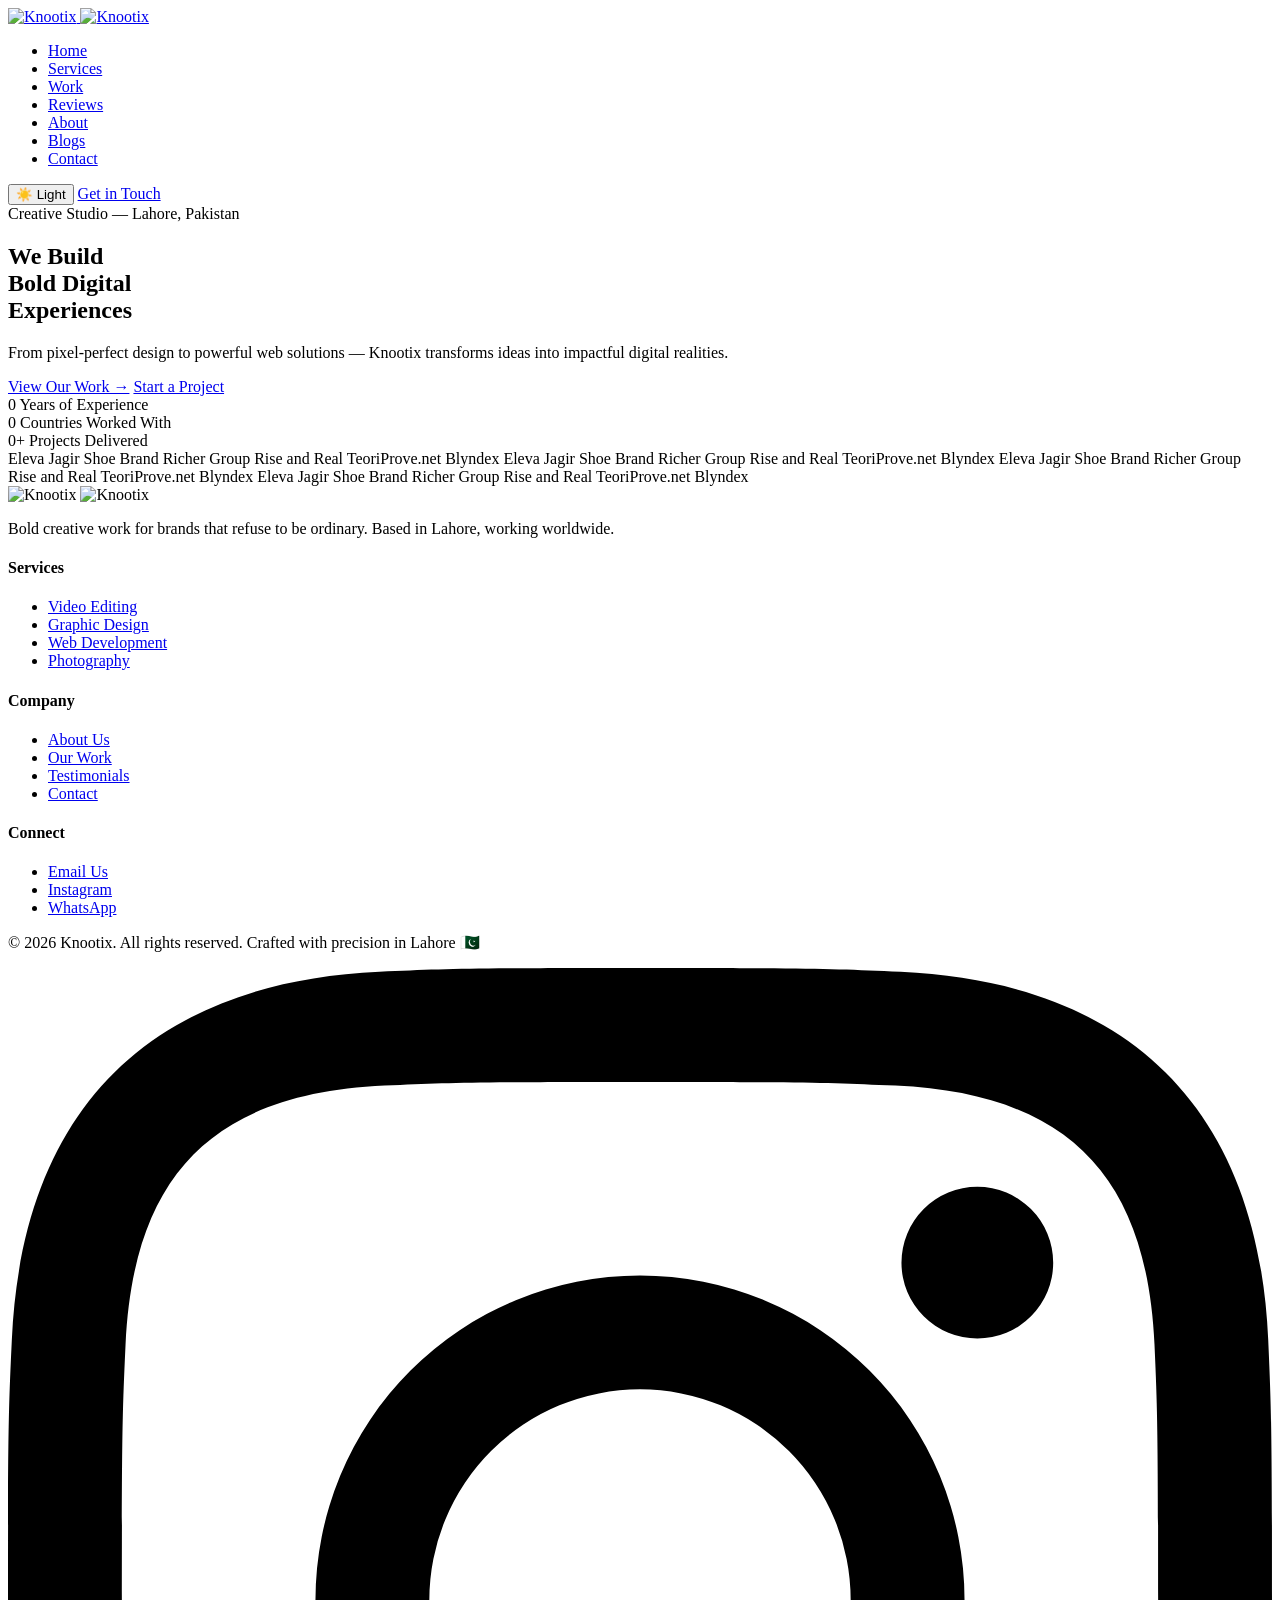
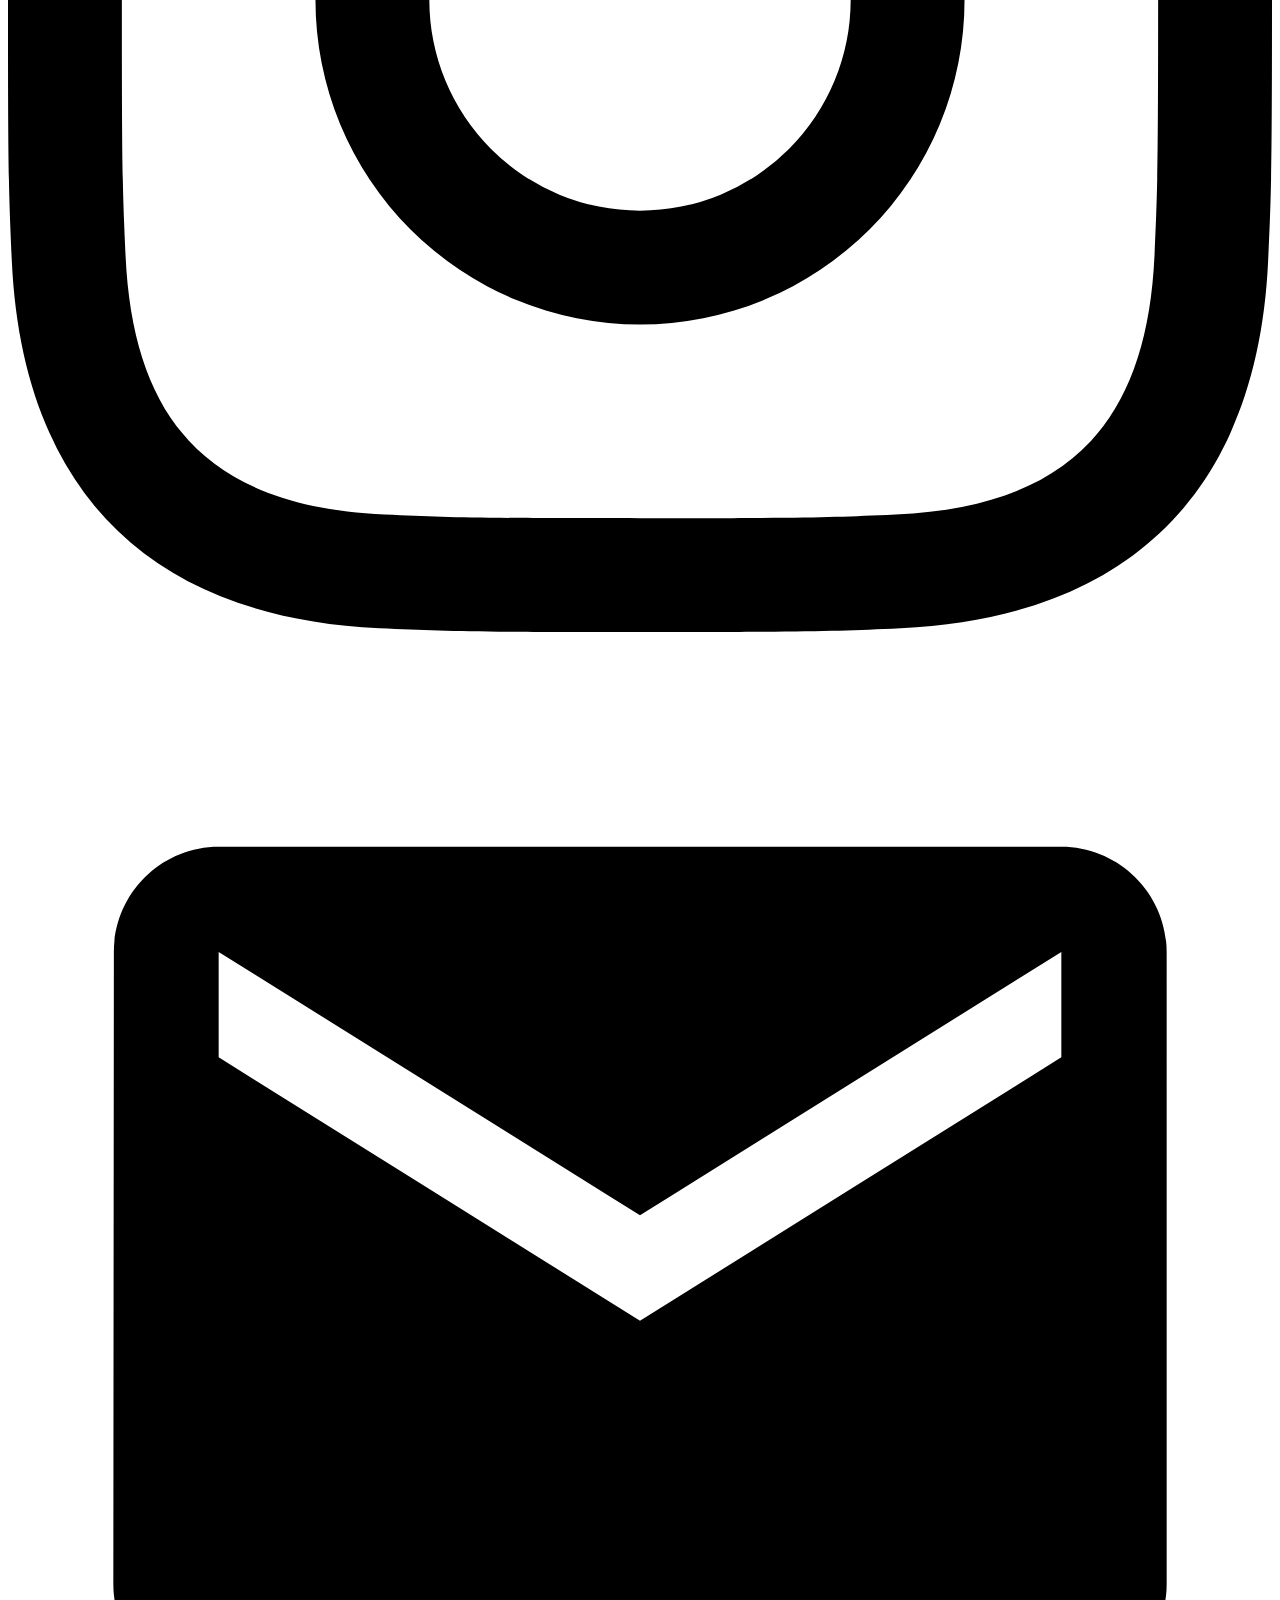
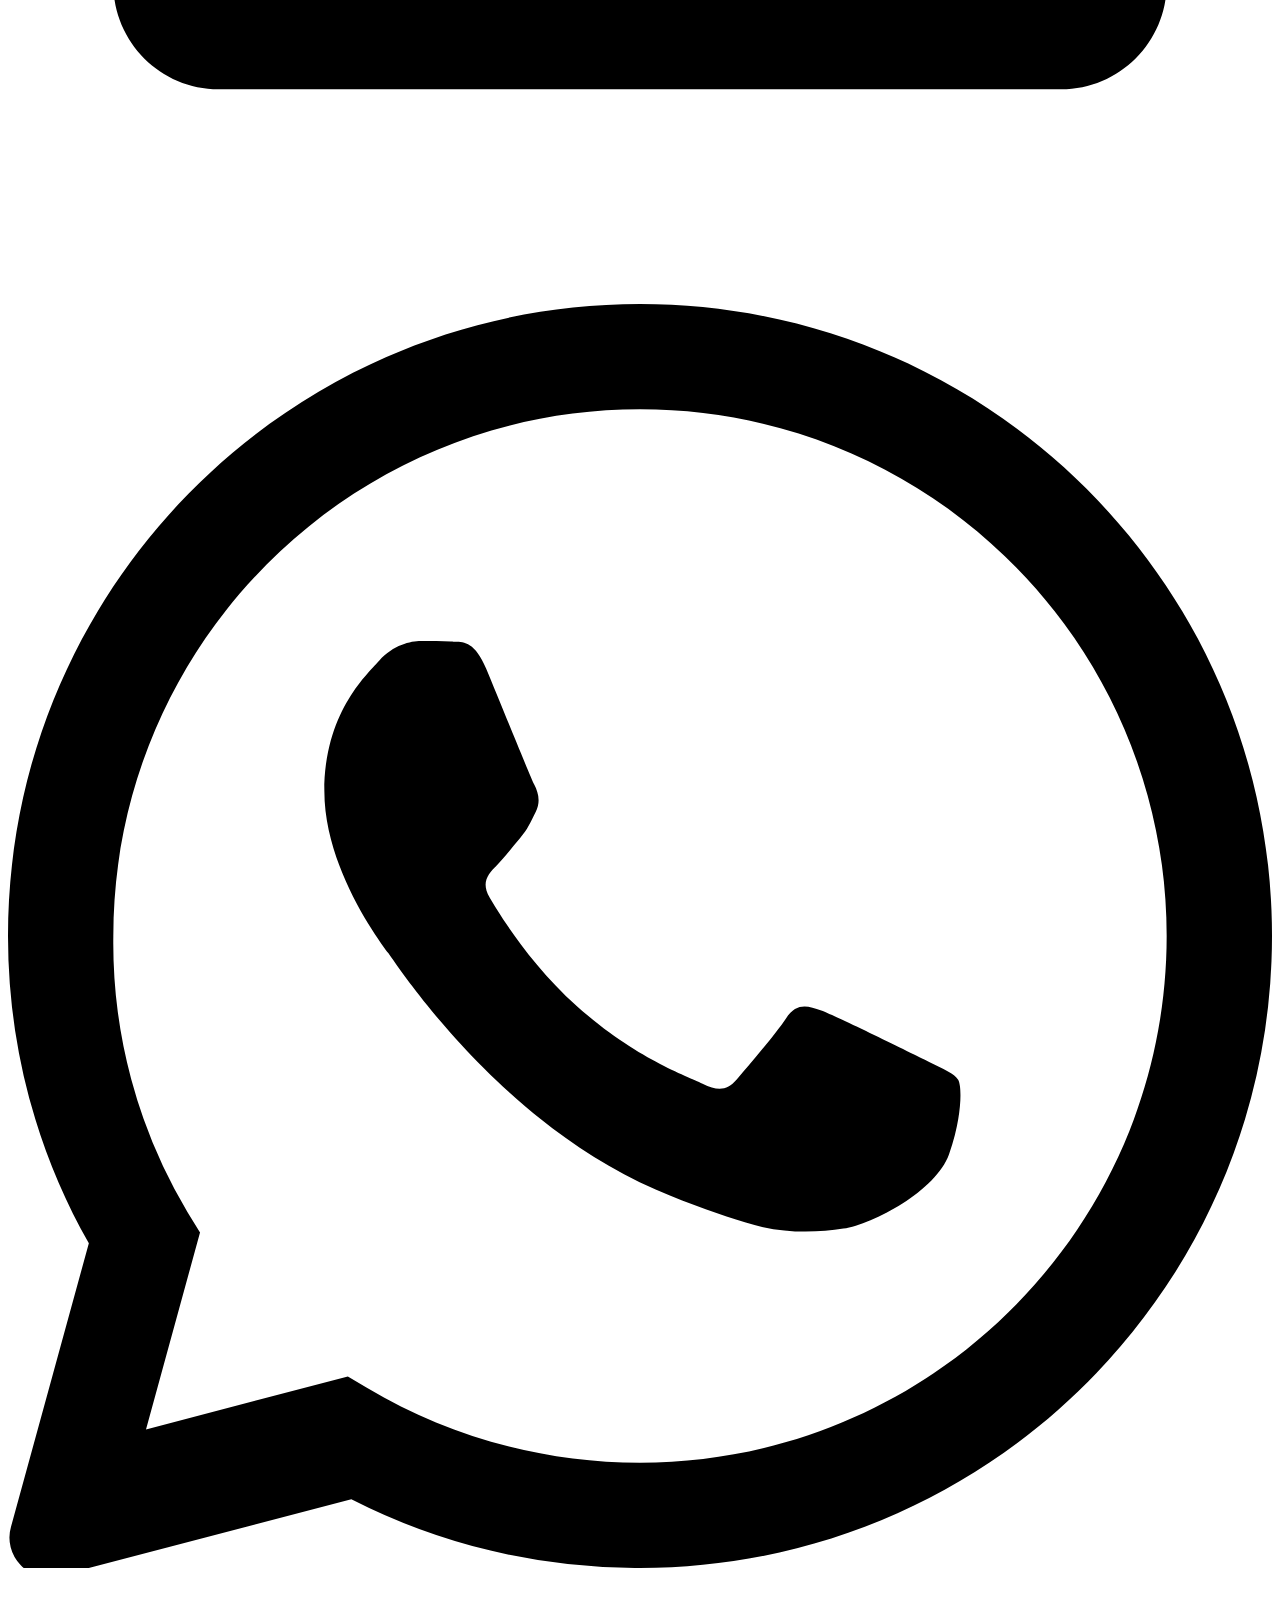
==== index.html @ a6f845a0 "update" ====
<!doctype html>

<html lang="en" data-theme="dark">
  <head>
    <meta charset="UTF-8" />

    <meta name="viewport" content="width=device-width, initial-scale=1.0" />

    <title>Knootix — Creative Studio</title>

    <link rel="preconnect" href="https://fonts.googleapis.com" />

    <link rel="preconnect" href="https://fonts.gstatic.com" crossorigin />

    <link
      href="https://fonts.googleapis.com/css2?family=Inter:wght@300;400;500;600;700;800;900&display=swap"
      rel="stylesheet"
    />

    <link rel="stylesheet" href="style.css" />
  </head>

  <body>
    <svg style="display: none">
      <symbol id="icon-mail" viewBox="0 0 24 24">
        <path
          d="M20 4H4c-1.1 0-1.99.9-1.99 2L2 18c0 1.1.9 2 2 2h16c1.1 0 2-.9 2-2V6c0-1.1-.9-2-2-2zm0 4l-8 5-8-5V6l8 5 8-5v2z"
        />
      </symbol>

      <symbol id="icon-instagram" viewBox="0 0 24 24">
        <path
          d="M12 2.163c3.204 0 3.584.012 4.85.07 3.252.148 4.771 1.691 4.919 4.919.058 1.265.069 1.645.069 4.849 0 3.205-.012 3.584-.069 4.849-.149 3.225-1.664 4.771-4.919 4.919-1.266.058-1.644.07-4.85.07-3.204 0-3.584-.012-4.849-.07-3.26-.149-4.771-1.699-4.919-4.92-.058-1.265-.07-1.644-.07-4.849 0-3.204.013-3.583.07-4.849.149-3.227 1.664-4.771 4.919-4.919 1.266-.057 1.645-.069 4.849-.069zM12 0C8.741 0 8.333.014 7.053.072 2.695.272.273 2.69.073 7.052.014 8.333 0 8.741 0 12c0 3.259.014 3.668.072 4.948.2 4.358 2.618 6.78 6.98 6.98C8.333 23.986 8.741 24 12 24c3.259 0 3.668-.014 4.948-.072 4.354-.2 6.782-2.618 6.979-6.98.059-1.28.073-1.689.073-4.948 0-3.259-.014-3.667-.072-4.947-.196-4.354-2.617-6.78-6.979-6.98C15.668.014 15.259 0 12 0zm0 5.838a6.162 6.162 0 100 12.324 6.162 6.162 0 000-12.324zM12 16a4 4 0 110-8 4 4 0 010 8zm6.406-11.845a1.44 1.44 0 100 2.881 1.44 1.44 0 000-2.881z"
        />
      </symbol>

      <symbol id="icon-location" viewBox="0 0 24 24">
        <path
          d="M12 2C8.13 2 5 5.13 5 9c0 5.25 7 13 7 13s7-7.75 7-13c0-3.87-3.13-7-7-7zm0 9.5c-1.38 0-2.5-1.12-2.5-2.5s1.12-2.5 2.5-2.5 2.5 1.12 2.5 2.5-1.12 2.5-2.5 2.5z"
        />
      </symbol>
    </svg>

    <nav>
      <a href="index.html" class="nav-logo">
        <img
          src="assets/knootix-logo.png"
          alt="Knootix"
          class="site-logo site-logo--light"
        />

        <img
          src="assets/knootix-logo-dark.png"
          alt="Knootix"
          class="site-logo site-logo--dark"
        />
      </a>

      <ul class="nav-links">
        <li><a href="index.html">Home</a></li>

        <li><a href="services.html">Services</a></li>

        <li><a href="work.html">Work</a></li>

        <li><a href="reviews.html">Reviews</a></li>

        <li><a href="about.html">About</a></li>

        <li><a href="blogs.html">Blogs</a></li>

        <li><a href="contact.html">Contact</a></li>
      </ul>

      <div class="nav-right">
        <button class="theme-toggle" onclick="toggleTheme()">
          <span class="theme-icon" id="themeIcon">☀️</span>

          <span id="themeLabel">Light</span>
        </button>

        <a href="contact.html" class="nav-cta">Get in Touch</a>

        <div class="hamburger" onclick="toggleMobileMenu()">
          <span></span><span></span><span></span>
        </div>
      </div>
    </nav>

    <div
      id="mobileMenu"
      style="
        display: none;
        position: fixed;
        inset: 0;
        z-index: 999;
        background: var(--bg);
        padding: 80px 5% 40px;
        flex-direction: column;
        gap: 32px;
      "
    >
      <a
        href="index.html"
        onclick="closeMobileMenu()"
        style="
          font-family: &quot;Inter&quot;, sans-serif;
          font-size: 1.8rem;
          font-weight: 700;
          color: var(--text);
          text-decoration: none;
        "
        >Home</a
      >

      <a
        href="services.html"
        onclick="closeMobileMenu()"
        style="
          font-family: &quot;Inter&quot;, sans-serif;
          font-size: 1.8rem;
          font-weight: 700;
          color: var(--text);
          text-decoration: none;
        "
        >Services</a
      >

      <a
        href="work.html"
        onclick="closeMobileMenu()"
        style="
          font-family: &quot;Inter&quot;, sans-serif;
          font-size: 1.8rem;
          font-weight: 700;
          color: var(--text);
          text-decoration: none;
        "
        >Work</a
      >

      <a
        href="reviews.html"
        onclick="closeMobileMenu()"
        style="
          font-family: &quot;Inter&quot;, sans-serif;
          font-size: 1.8rem;
          font-weight: 700;
          color: var(--text);
          text-decoration: none;
        "
        >Reviews</a
      >

      <a
        href="about.html"
        onclick="closeMobileMenu()"
        style="
          font-family: &quot;Inter&quot;, sans-serif;
          font-size: 1.8rem;
          font-weight: 700;
          color: var(--text);
          text-decoration: none;
        "
        >About</a
      >

      <a
        href="blogs.html"
        onclick="closeMobileMenu()"
        style="
          font-family: &quot;Inter&quot;, sans-serif;
          font-size: 1.8rem;
          font-weight: 700;
          color: var(--text);
          text-decoration: none;
        "
        >Blogs</a
      >

      <a
        href="contact.html"
        onclick="closeMobileMenu()"
        style="
          font-family: &quot;Inter&quot;, sans-serif;
          font-size: 1.8rem;
          font-weight: 700;
          color: var(--text);
          text-decoration: none;
        "
        >Contact</a
      >

      <button
        onclick="closeMobileMenu()"
        style="
          position: absolute;
          top: 20px;
          right: 20px;
          background: none;
          border: none;
          font-size: 1.8rem;
          color: var(--text);
          cursor: pointer;
        "
      >
        ✕
      </button>
    </div>

    <section id="hero">
      <div class="hero-glow"></div>

      <div class="hero-content">
        <div class="hero-badge">Creative Studio — Lahore, Pakistan</div>

        <h1 class="hero-headline">
          We Build<br />

          <span class="accent">Bold</span> Digital<br />

          Experiences
        </h1>

        <p class="hero-sub">
          From pixel-perfect design to powerful web solutions — Knootix
          transforms ideas into impactful digital realities.
        </p>

        <div class="hero-actions">
          <a href="work.html" class="btn-primary">View Our Work →</a>

          <a href="contact.html" class="btn-ghost">Start a Project</a>
        </div>

        <div class="hero-metrics">
          <div class="metric">
            <span class="metric-num" id="yearsCount">0</span>

            <span class="metric-label">Years of Experience</span>
          </div>

          <div class="metric-divider"></div>

          <div class="metric">
            <span class="metric-num" id="countriesCount">0</span>

            <span class="metric-label">Countries Worked With</span>
          </div>

          <div class="metric-divider"></div>

          <div class="metric">
            <span class="metric-num" id="projectsCount">0+</span>

            <span class="metric-label">Projects Delivered</span>
          </div>
        </div>
      </div>
    </section>

    <div class="marquee-section">
      <div class="marquee-track" id="marquee">
        <span class="marquee-item">Eleva</span>

        <span class="marquee-item">Jagir Shoe Brand</span>

        <span class="marquee-item">Richer Group</span>

        <span class="marquee-item">Rise and Real</span>

        <span class="marquee-item">TeoriProve.net</span>

        <span class="marquee-item">Blyndex</span>

        <span class="marquee-item">Eleva</span>

        <span class="marquee-item">Jagir Shoe Brand</span>

        <span class="marquee-item">Richer Group</span>

        <span class="marquee-item">Rise and Real</span>

        <span class="marquee-item">TeoriProve.net</span>

        <span class="marquee-item">Blyndex</span>

        <span class="marquee-item">Eleva</span>

        <span class="marquee-item">Jagir Shoe Brand</span>

        <span class="marquee-item">Richer Group</span>

        <span class="marquee-item">Rise and Real</span>

        <span class="marquee-item">TeoriProve.net</span>

        <span class="marquee-item">Blyndex</span>

        <span class="marquee-item">Eleva</span>

        <span class="marquee-item">Jagir Shoe Brand</span>

        <span class="marquee-item">Richer Group</span>

        <span class="marquee-item">Rise and Real</span>

        <span class="marquee-item">TeoriProve.net</span>

        <span class="marquee-item">Blyndex</span>
      </div>
    </div>

    <footer>
      <div class="footer-grid">
        <div class="footer-brand">
          <img
            src="assets/knootix-logo.png"
            alt="Knootix"
            class="site-logo site-logo--light"
          />

          <img
            src="assets/knootix-logo-dark.png"
            alt="Knootix"
            class="site-logo site-logo--dark"
          />

          <p>
            Bold creative work for brands that refuse to be ordinary. Based in
            Lahore, working worldwide.
          </p>
        </div>

        <div class="footer-col">
          <h4>Services</h4>

          <ul>
            <li><a href="services.html">Video Editing</a></li>

            <li><a href="services.html">Graphic Design</a></li>

            <li><a href="services.html">Web Development</a></li>

            <li><a href="services.html">Photography</a></li>
          </ul>
        </div>

        <div class="footer-col">
          <h4>Company</h4>

          <ul>
            <li><a href="about.html">About Us</a></li>

            <li><a href="work.html">Our Work</a></li>

            <li><a href="reviews.html">Testimonials</a></li>

            <li><a href="contact.html">Contact</a></li>
          </ul>
        </div>

        <div class="footer-col">
          <h4>Connect</h4>

          <ul>
            <li><a href="mailto:knootix@gmail.com">Email Us</a></li>

            <li>
              <a href="https://instagram.com/knootix" target="_blank"
                >Instagram</a
              >
            </li>

            <li>
              <a
                href="https://wa.me/923414680668?text=Hello%20Knootix!"
                target="_blank"
                >WhatsApp</a
              >
            </li>
          </ul>
        </div>
      </div>

      <div class="footer-bottom">
        <p>
          © 2026 <span class="accent">Knootix</span>. All rights reserved.
          Crafted with precision in Lahore 🇵🇰
        </p>

        <div class="social-links">
          <a
            href="https://instagram.com/knootix"
            target="_blank"
            class="social-link"
            ><svg class="svg-icon" viewBox="0 0 24 24">
              <use href="#icon-instagram"></use></svg
          ></a>

          <a href="mailto:knootix@gmail.com" class="social-link"
            ><svg class="svg-icon" viewBox="0 0 24 24">
              <use href="#icon-mail"></use></svg
          ></a>

          <a
            href="https://wa.me/923414680668?text=Hello%20Knootix!"
            target="_blank"
            class="social-link"
          >
            <svg class="svg-icon" viewBox="0 0 24 24">
              <path
                d="M17.472 14.382c-.297-.149-1.758-.867-2.03-.967-.273-.099-.471-.148-.67.15-.197.297-.767.966-.94 1.164-.173.199-.347.223-.644.075-.297-.15-1.255-.463-2.39-1.475-.883-.788-1.48-1.761-1.653-2.059-.173-.297-.018-.458.13-.606.134-.133.298-.347.446-.52.149-.174.198-.298.298-.497.099-.198.05-.371-.025-.52-.075-.149-.669-1.612-.916-2.207-.242-.579-.487-.5-.669-.51-.173-.008-.371-.01-.57-.01-.198 0-.52.074-.792.372-.272.297-1.04 1.016-1.04 2.479 0 1.462 1.065 2.875 1.213 3.074.149.198 2.096 3.2 5.077 4.487.709.306 1.262.489 1.694.625.712.227 1.36.195 1.871.118.571-.085 1.758-.719 2.006-1.413.248-.694.248-1.289.173-1.413-.074-.124-.272-.198-.57-.347z"
              />
              <path
                d="M12 0C5.373 0 0 5.373 0 12c0 2.123.558 4.115 1.535 5.836L.057 23.215a.75.75 0 0 0 .916.932l5.546-1.454A11.945 11.945 0 0 0 12 24c6.627 0 12-5.373 12-12S18.627 0 12 0zm0 22c-1.89 0-3.663-.518-5.178-1.42l-.369-.217-3.833 1.006 1.026-3.738-.237-.386A9.956 9.956 0 0 1 2 12C2 6.477 6.477 2 12 2s10 4.477 10 10-4.477 10-10 10z"
              />
            </svg>
          </a>
        </div>
      </div>
    </footer>

    <a
      href="https://wa.me/923414680668?text=Hello%20Knootix!"
      target="_blank"
      class="whatsapp-float"
      title="Chat on WhatsApp"
    >
      <div class="wa-pulse"></div>

      <svg
        xmlns="http://www.w3.org/2000/svg"
        width="28"
        height="28"
        viewBox="0 0 24 24"
        fill="#fff"
      >
        <path
          d="M17.472 14.382c-.297-.149-1.758-.867-2.03-.967-.273-.099-.471-.148-.67.15-.197.297-.767.966-.94 1.164-.173.199-.347.223-.644.075-.297-.15-1.255-.463-2.39-1.475-.883-.788-1.48-1.761-1.653-2.059-.173-.297-.018-.458.13-.606.134-.133.298-.347.446-.52.149-.174.198-.298.298-.497.099-.198.05-.371-.025-.52-.075-.149-.669-1.612-.916-2.207-.242-.579-.487-.5-.669-.51-.173-.008-.371-.01-.57-.01-.198 0-.52.074-.792.372-.272.297-1.04 1.016-1.04 2.479 0 1.462 1.065 2.875 1.213 3.074.149.198 2.096 3.2 5.077 4.487.709.306 1.262.489 1.694.625.712.227 1.36.195 1.871.118.571-.085 1.758-.719 2.006-1.413.248-.694.248-1.289.173-1.413-.074-.124-.272-.198-.57-.347z"
        />
        <path
          d="M12 0C5.373 0 0 5.373 0 12c0 2.123.558 4.115 1.535 5.836L.057 23.215a.75.75 0 0 0 .916.932l5.546-1.454A11.945 11.945 0 0 0 12 24c6.627 0 12-5.373 12-12S18.627 0 12 0zm0 22c-1.89 0-3.663-.518-5.178-1.42l-.369-.217-3.833 1.006 1.026-3.738-.237-.386A9.956 9.956 0 0 1 2 12C2 6.477 6.477 2 12 2s10 4.477 10 10-4.477 10-10 10z"
        />
      </svg>
    </a>

    <script src="script.js"></script>
  </body>
</html>
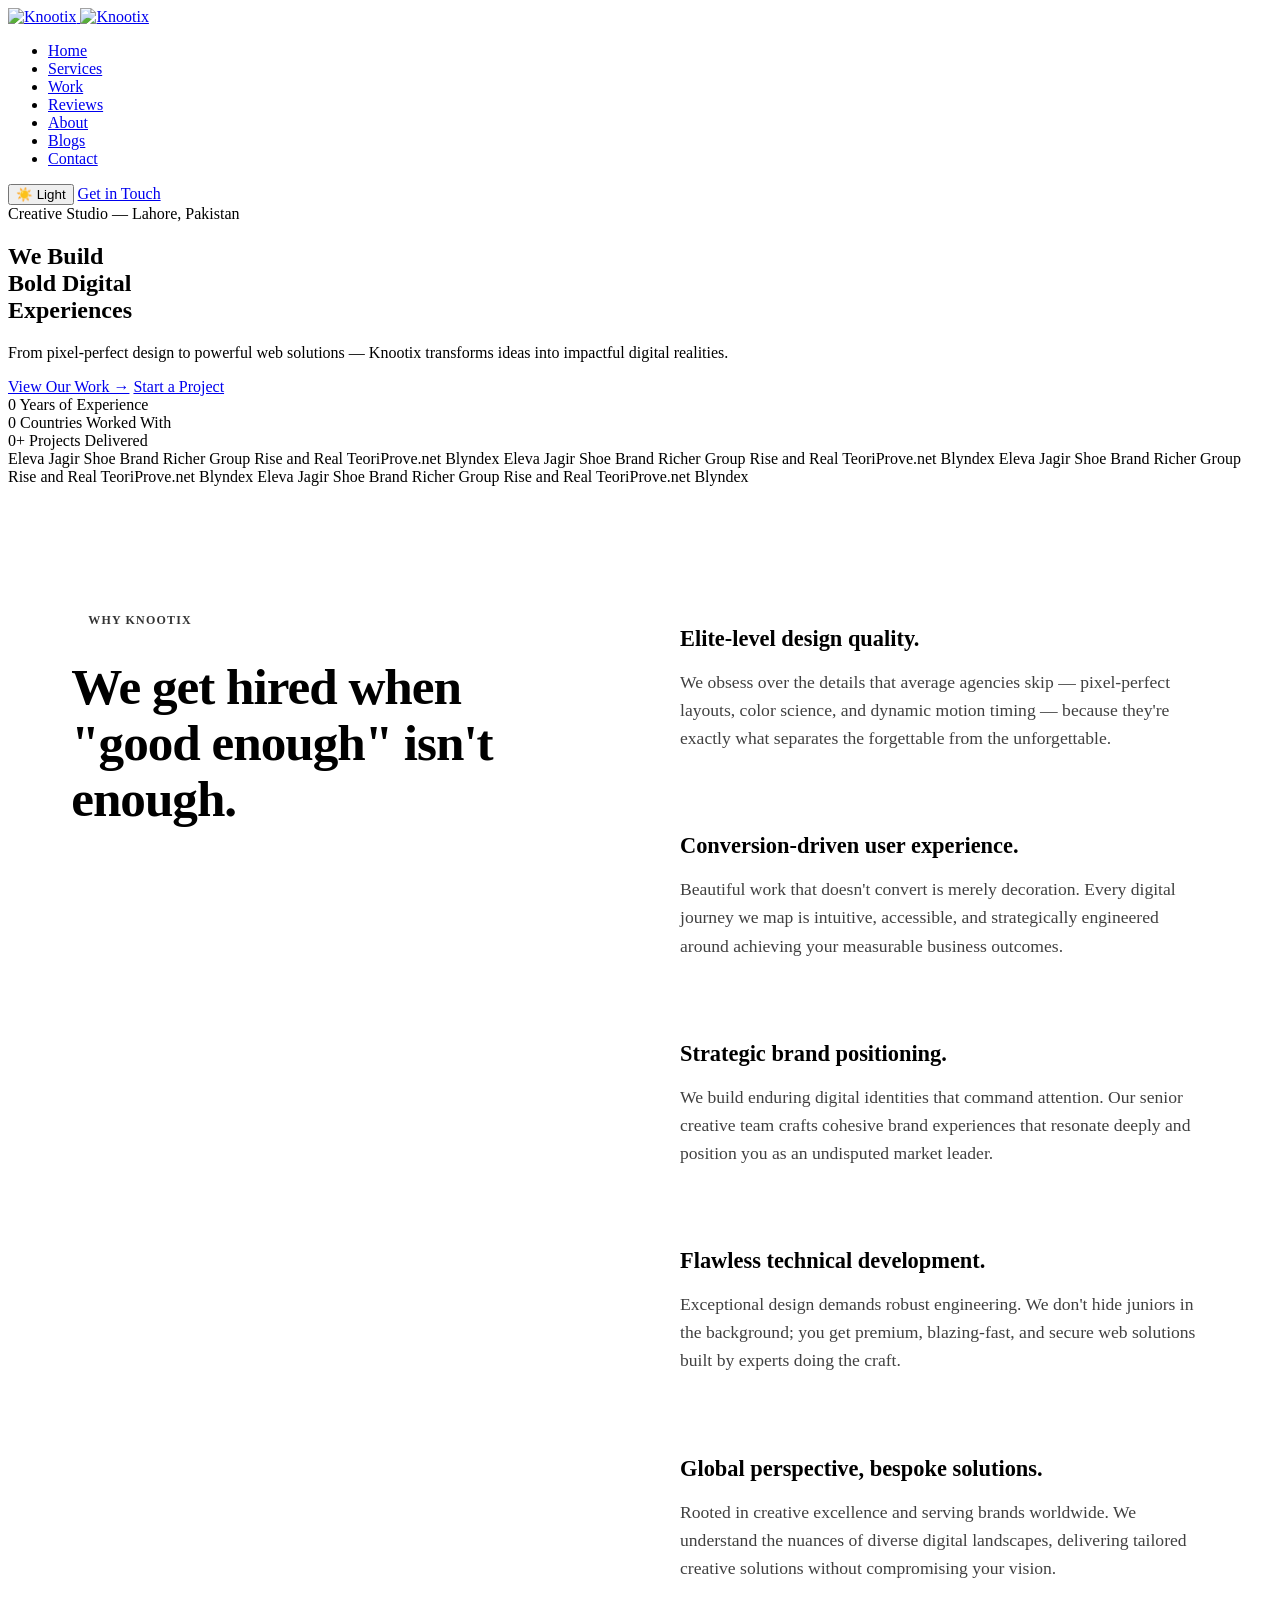
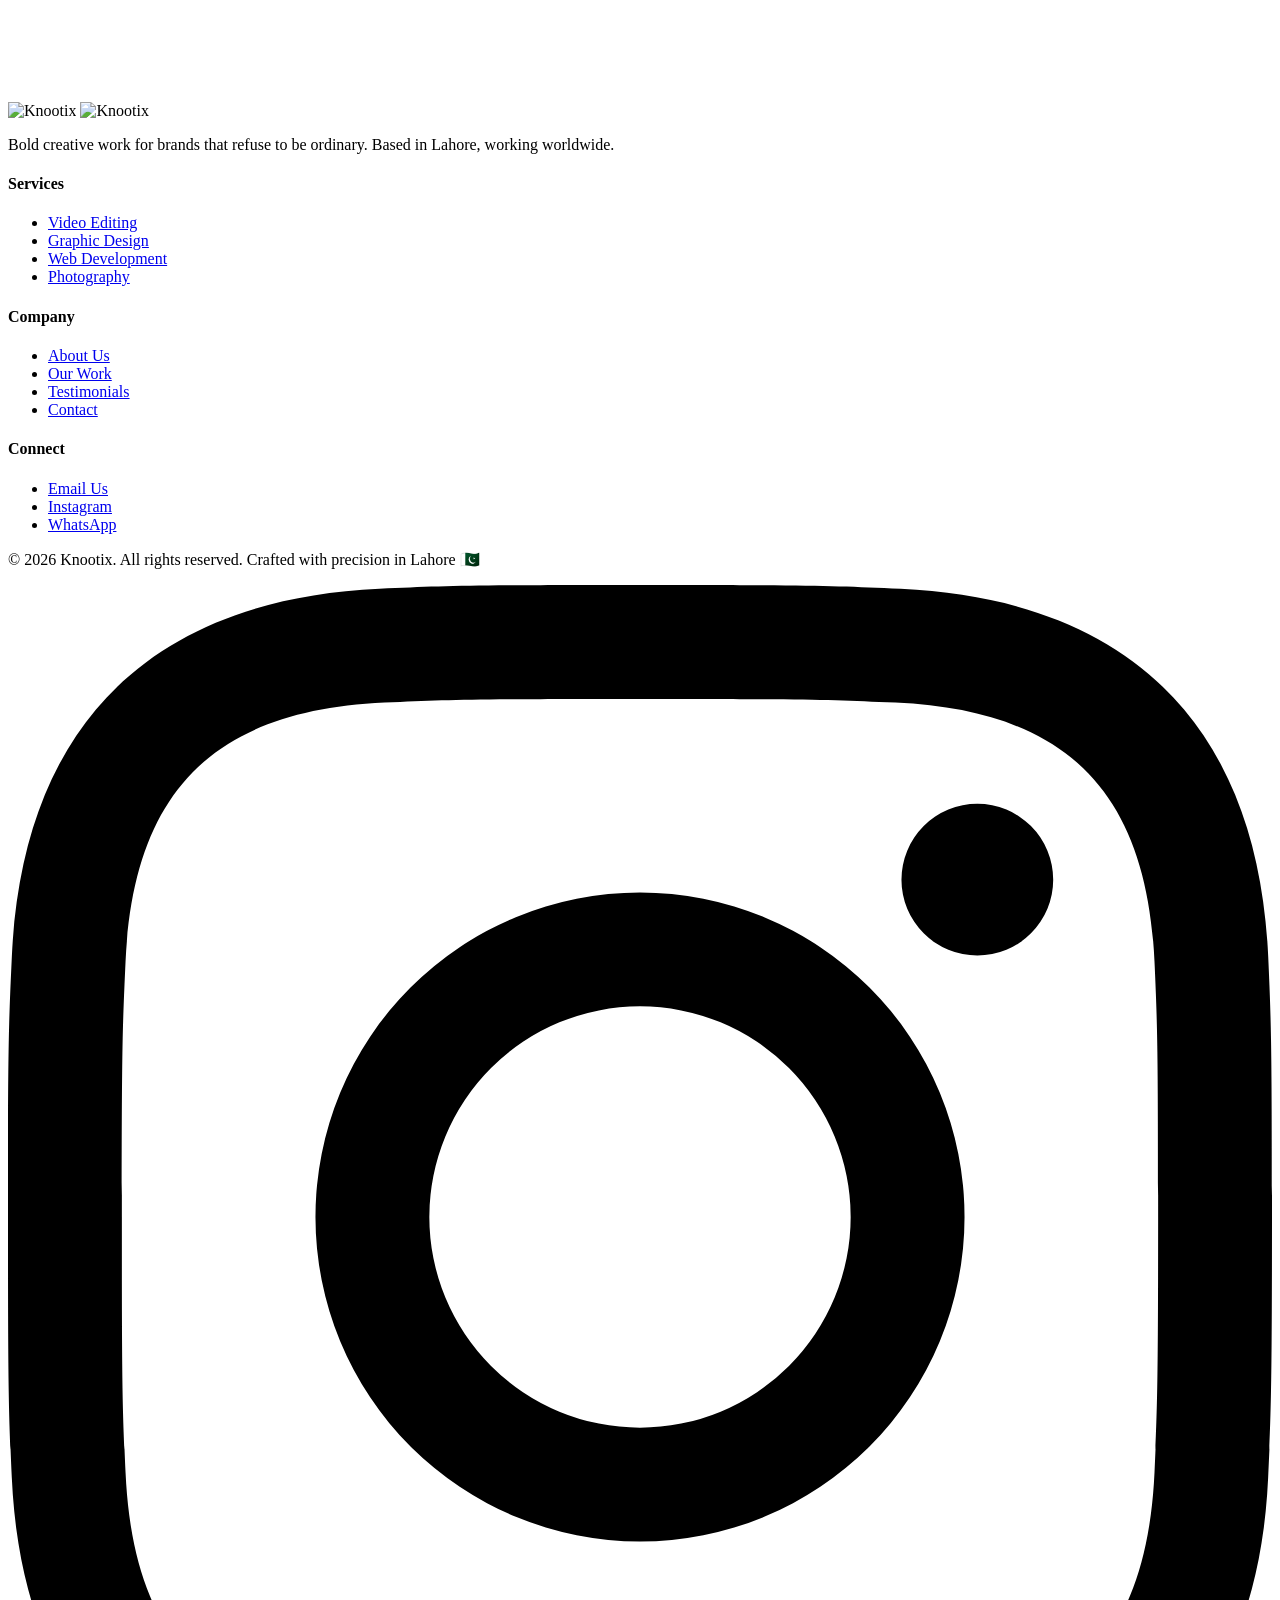
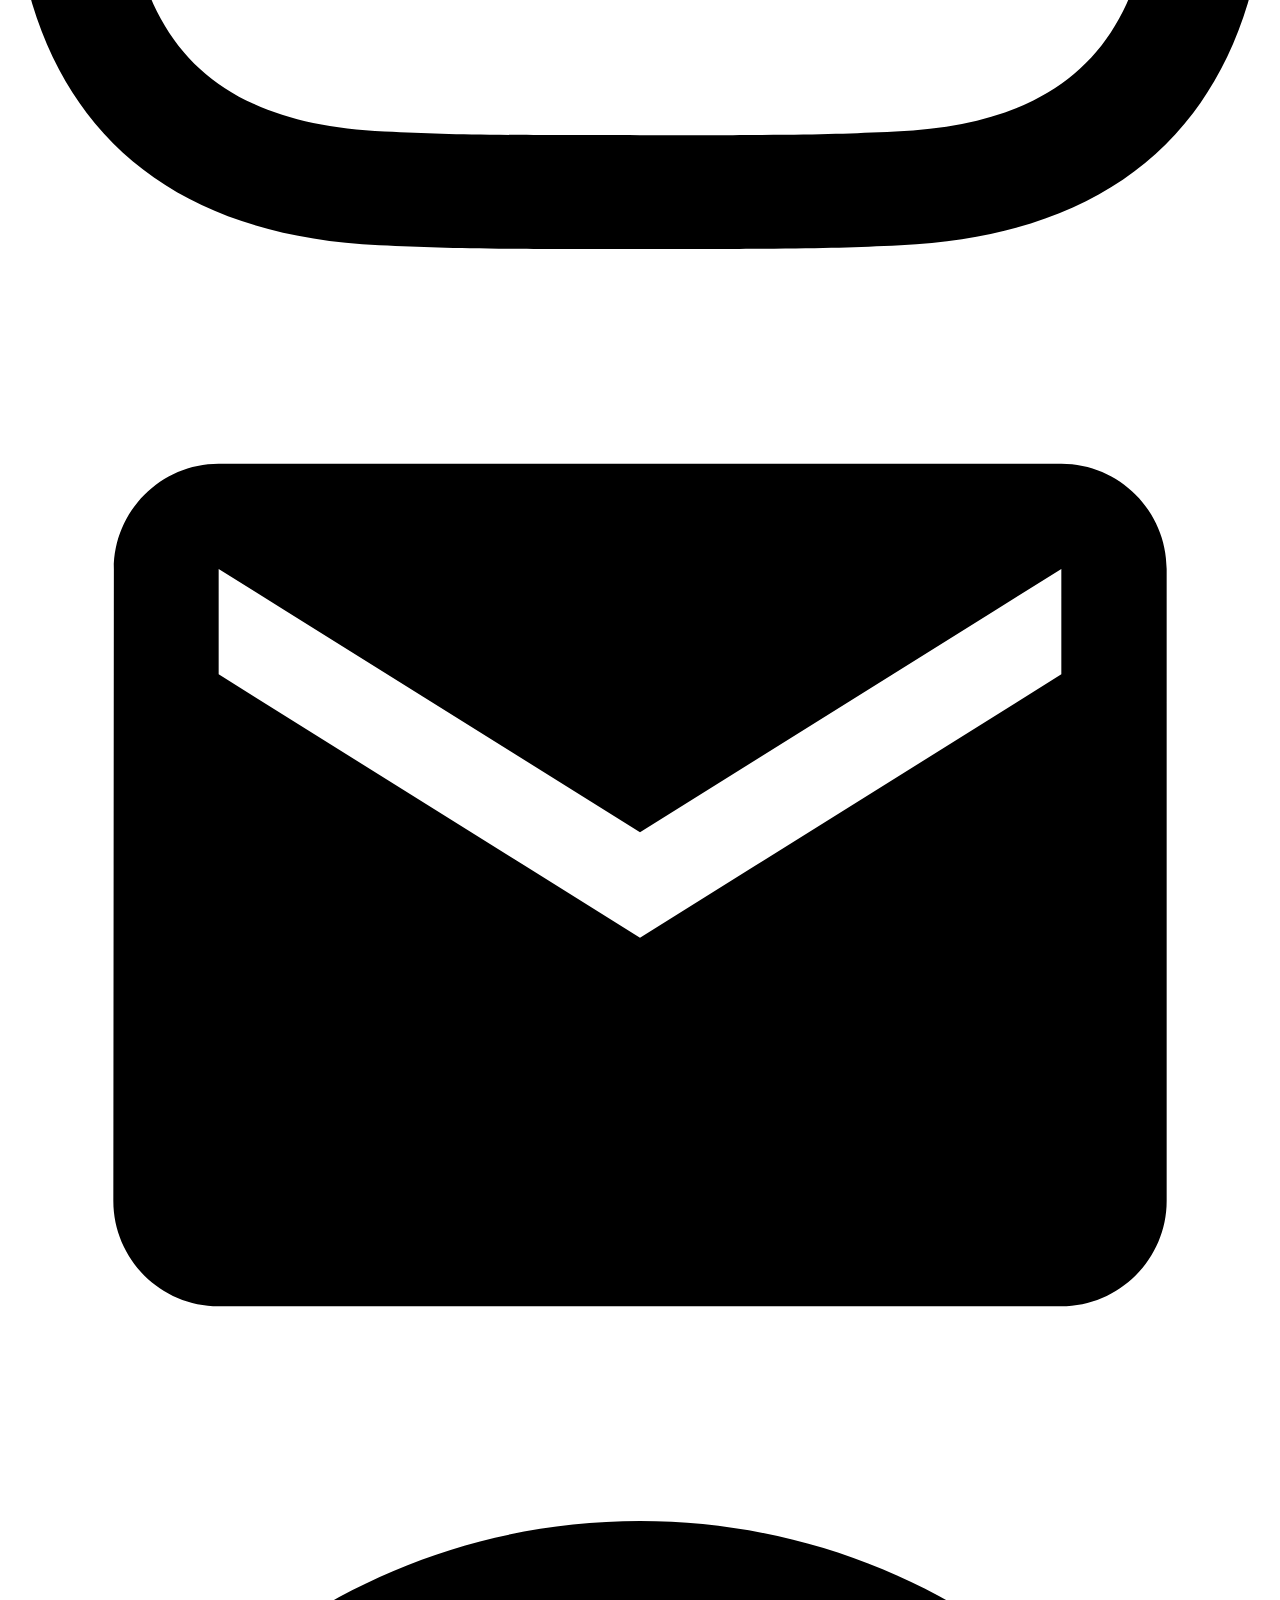
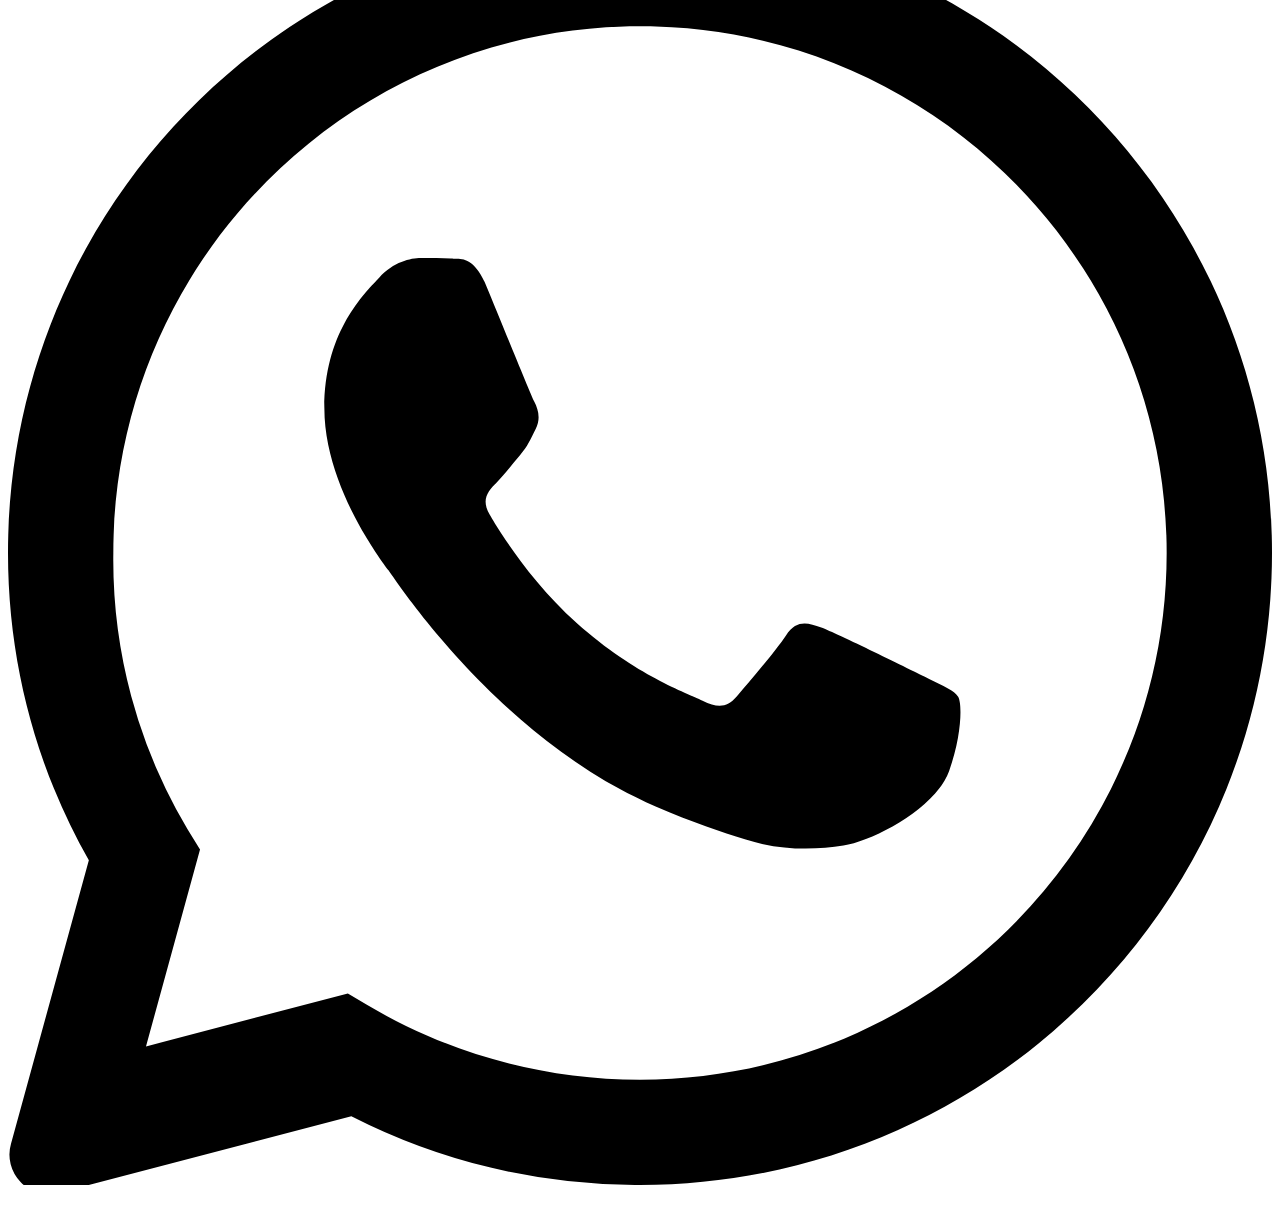
==== commit ca4a1896: "update" ====
--- a/index.html
+++ b/index.html
@@ -311,6 +311,148 @@
       </div>
     </div>
 
+    <style>
+      .why-knootix-section {
+        padding: 120px 5%;
+        max-width: 1400px;
+        margin: 0 auto;
+        color: var(--text);
+      }
+
+      .why-knootix-grid {
+        display: grid;
+        grid-template-columns: 1fr 1fr;
+        gap: 80px;
+        align-items: flex-start;
+      }
+
+      .why-left-content {
+        position: sticky;
+        top: 120px;
+      }
+
+      .why-badge {
+        display: inline-block;
+        text-transform: uppercase;
+        font-size: 0.75rem;
+        font-weight: 600;
+        letter-spacing: 0.1em;
+        padding: 6px 16px;
+        border: 1px solid rgba(255, 255, 255, 0.2);
+        border-radius: 50px;
+        margin-bottom: 24px;
+        opacity: 0.8;
+      }
+
+      .why-headline {
+        font-size: clamp(2.5rem, 4vw, 3.8rem);
+        font-weight: 800;
+        line-height: 1.1;
+        letter-spacing: -0.02em;
+        margin: 0;
+      }
+
+      .why-right-content {
+        display: flex;
+        flex-direction: column;
+        padding-top: 20px;
+      }
+
+      .why-card {
+        padding-bottom: 40px;
+        margin-bottom: 40px;
+        border-bottom: 1px solid rgba(255, 255, 255, 0.1);
+      }
+
+      .why-card:last-child {
+        border-bottom: none;
+        margin-bottom: 0;
+        padding-bottom: 0;
+      }
+
+      .why-card h3 {
+        font-size: 1.4rem;
+        font-weight: 600;
+        margin-bottom: 16px;
+        margin-top: 0;
+      }
+
+      .why-card p {
+        font-size: 1.1rem;
+        line-height: 1.6;
+        opacity: 0.75;
+        margin: 0;
+      }
+
+      @media (max-width: 968px) {
+        .why-knootix-grid {
+          grid-template-columns: 1fr;
+          gap: 60px;
+        }
+        .why-left-content {
+          position: static;
+        }
+      }
+    </style>
+
+    <section class="why-knootix-section">
+      <div class="why-knootix-grid">
+        <div class="why-left-content">
+          <div class="why-badge">Why Knootix</div>
+          <h2 class="why-headline">
+            We get hired when "good enough" isn't enough.
+          </h2>
+        </div>
+
+        <div class="why-right-content">
+          <div class="why-card">
+            <h3 class="accent">Elite-level design quality.</h3>
+            <p>
+              We obsess over the details that average agencies skip —
+              pixel-perfect layouts, color science, and dynamic motion timing —
+              because they're exactly what separates the forgettable from the
+              unforgettable.
+            </p>
+          </div>
+
+          <div class="why-card">
+            <h3 class="accent">Conversion-driven user experience.</h3>
+            <p>
+              Beautiful work that doesn't convert is merely decoration. Every
+              digital journey we map is intuitive, accessible, and strategically
+              engineered around achieving your measurable business outcomes.
+            </p>
+          </div>
+
+          <div class="why-card">
+            <h3 class="accent">Strategic brand positioning.</h3>
+            <p>
+              We build enduring digital identities that command attention. Our
+              senior creative team crafts cohesive brand experiences that
+              resonate deeply and position you as an undisputed market leader.
+            </p>
+          </div>
+
+          <div class="why-card">
+            <h3 class="accent">Flawless technical development.</h3>
+            <p>
+              Exceptional design demands robust engineering. We don't hide
+              juniors in the background; you get premium, blazing-fast, and
+              secure web solutions built by experts doing the craft.
+            </p>
+          </div>
+
+          <div class="why-card">
+            <h3 class="accent">Global perspective, bespoke solutions.</h3>
+            <p>
+              Rooted in creative excellence and serving brands worldwide. We
+              understand the nuances of diverse digital landscapes, delivering
+              tailored creative solutions without compromising your vision.
+            </p>
+          </div>
+        </div>
+      </div>
+    </section>
     <footer>
       <div class="footer-grid">
         <div class="footer-brand">
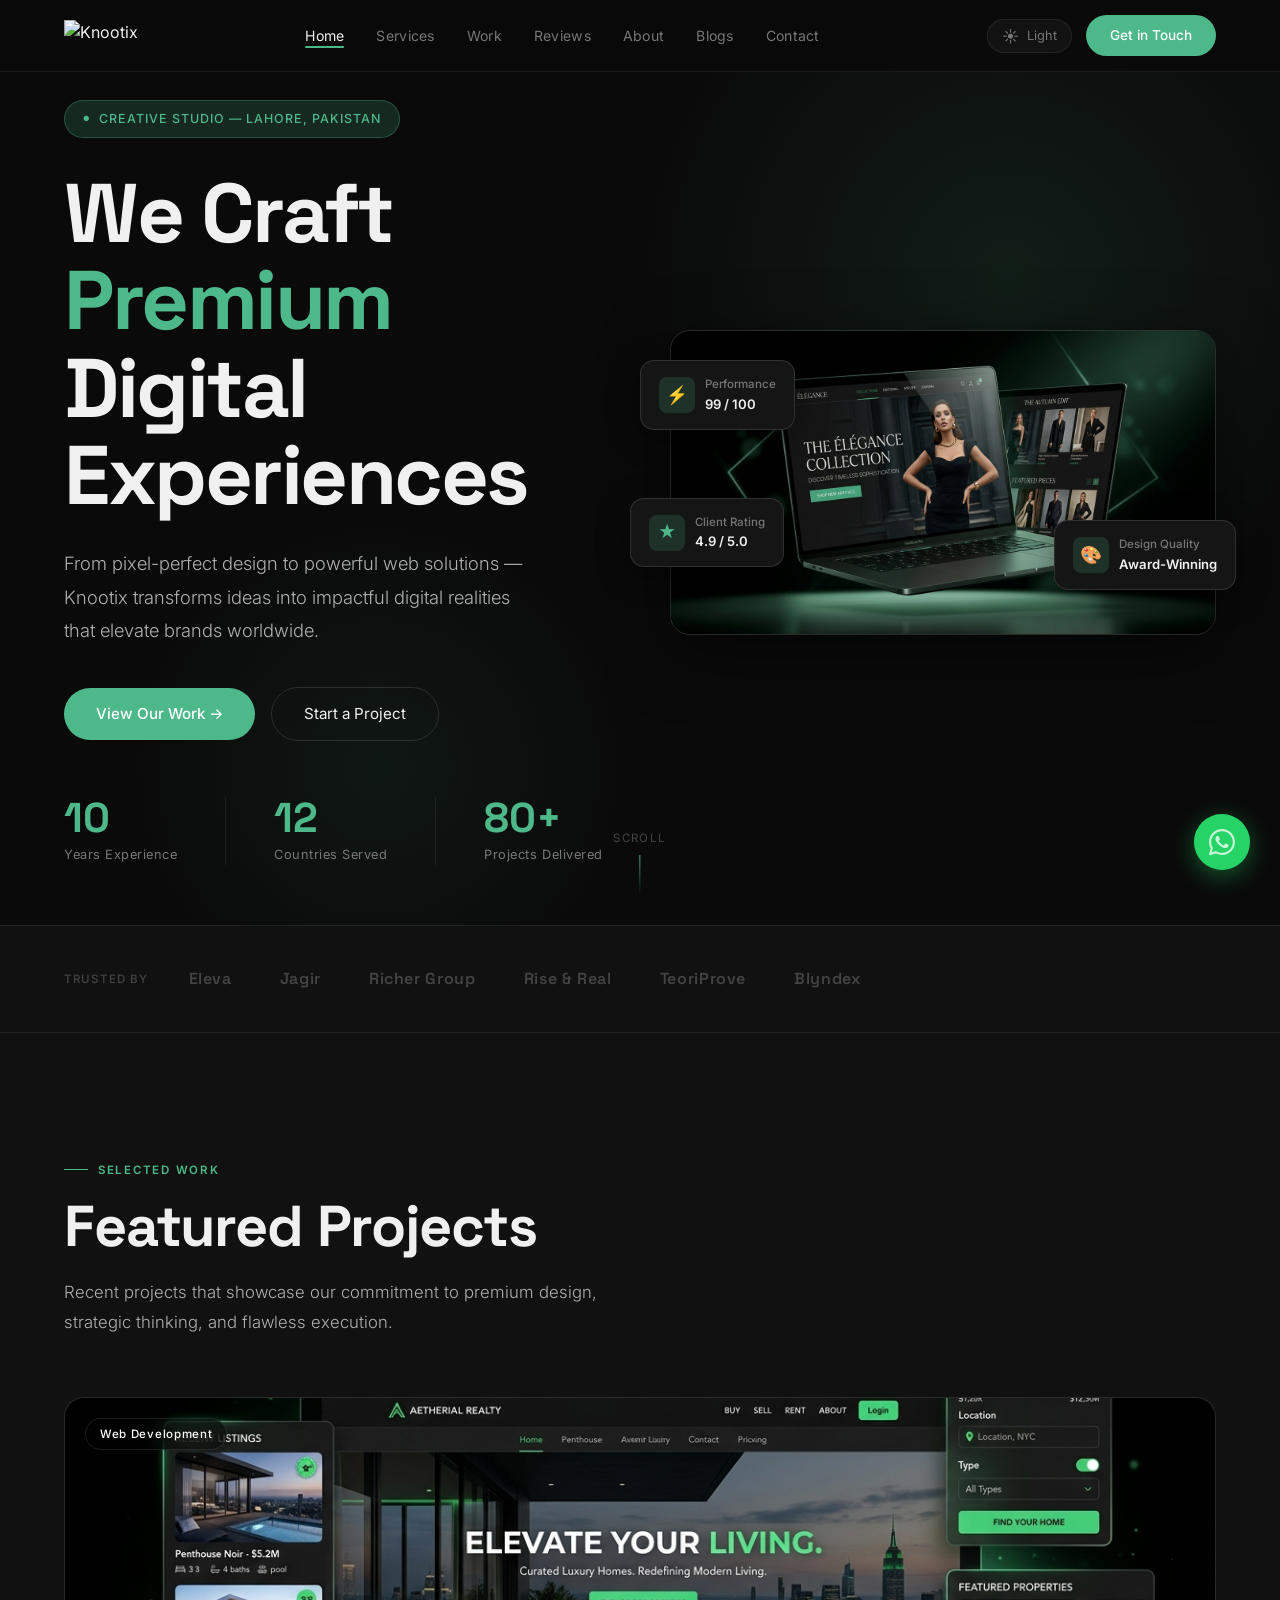
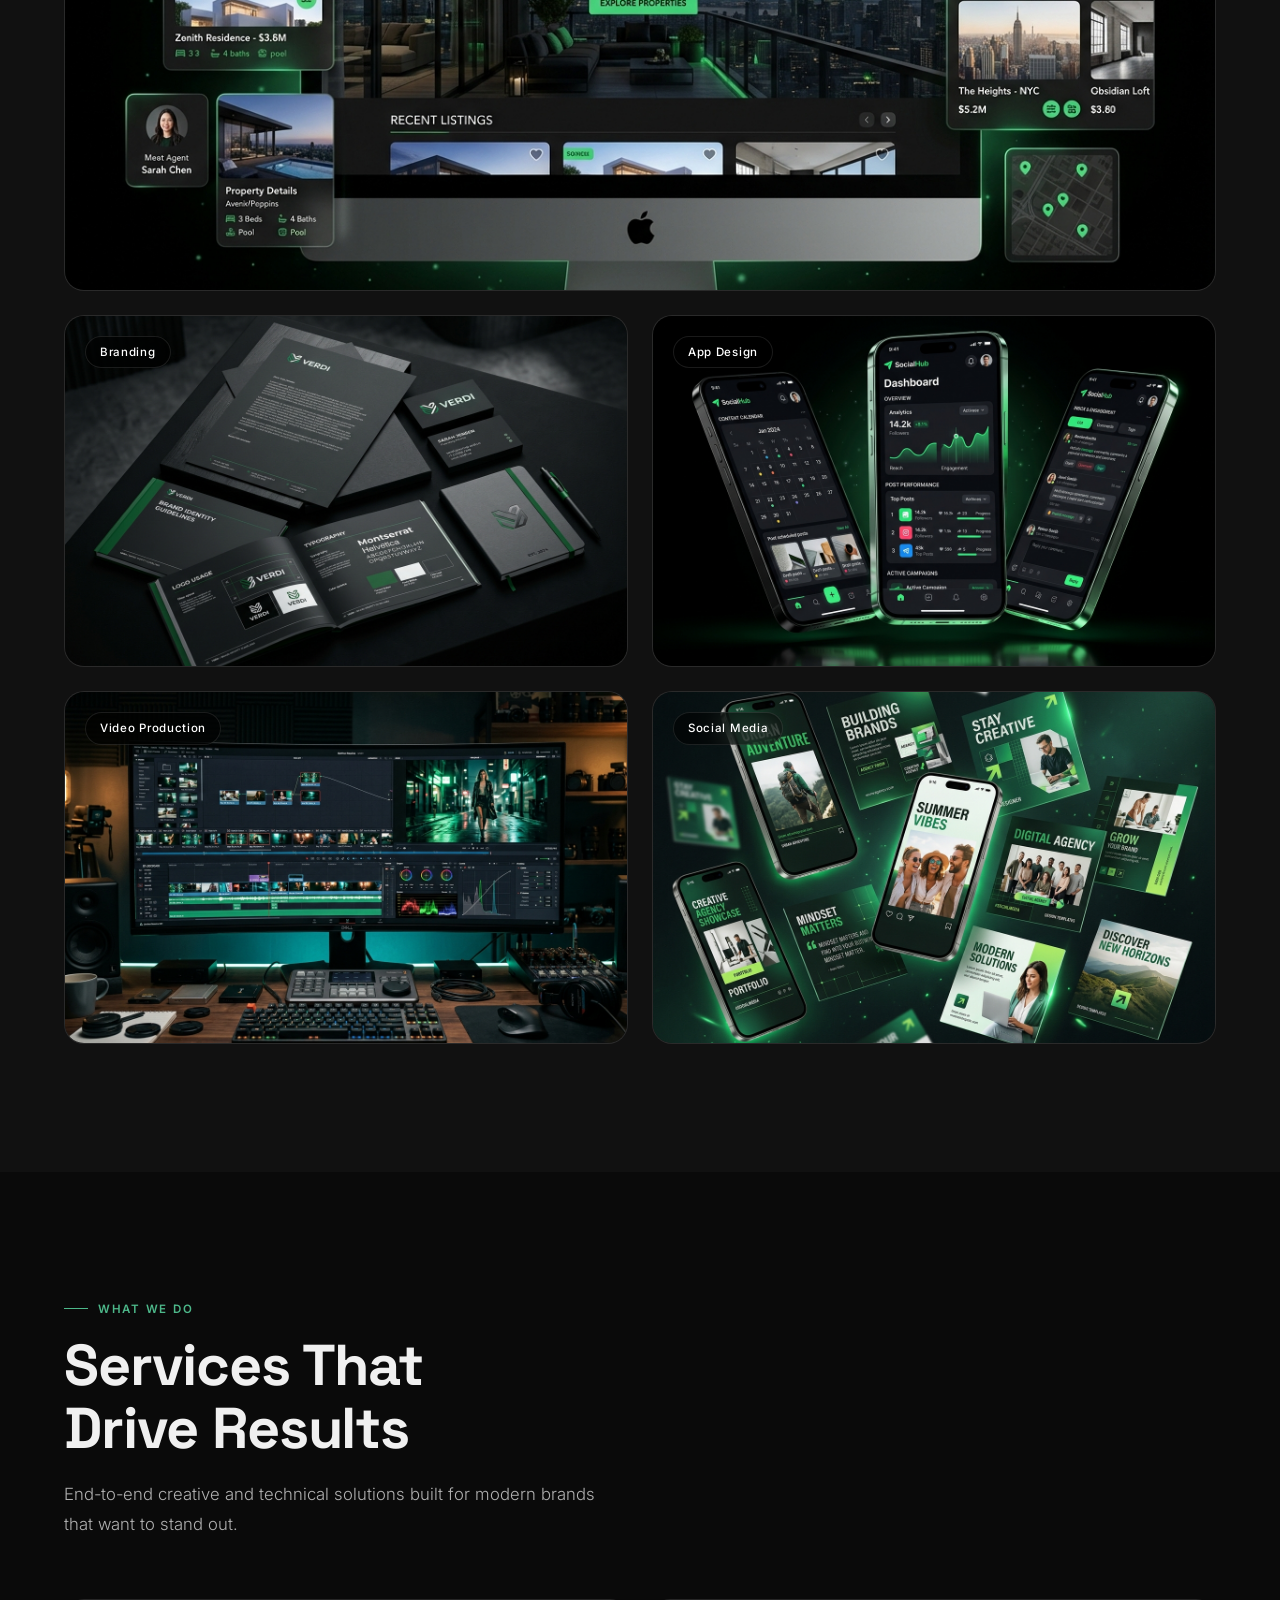
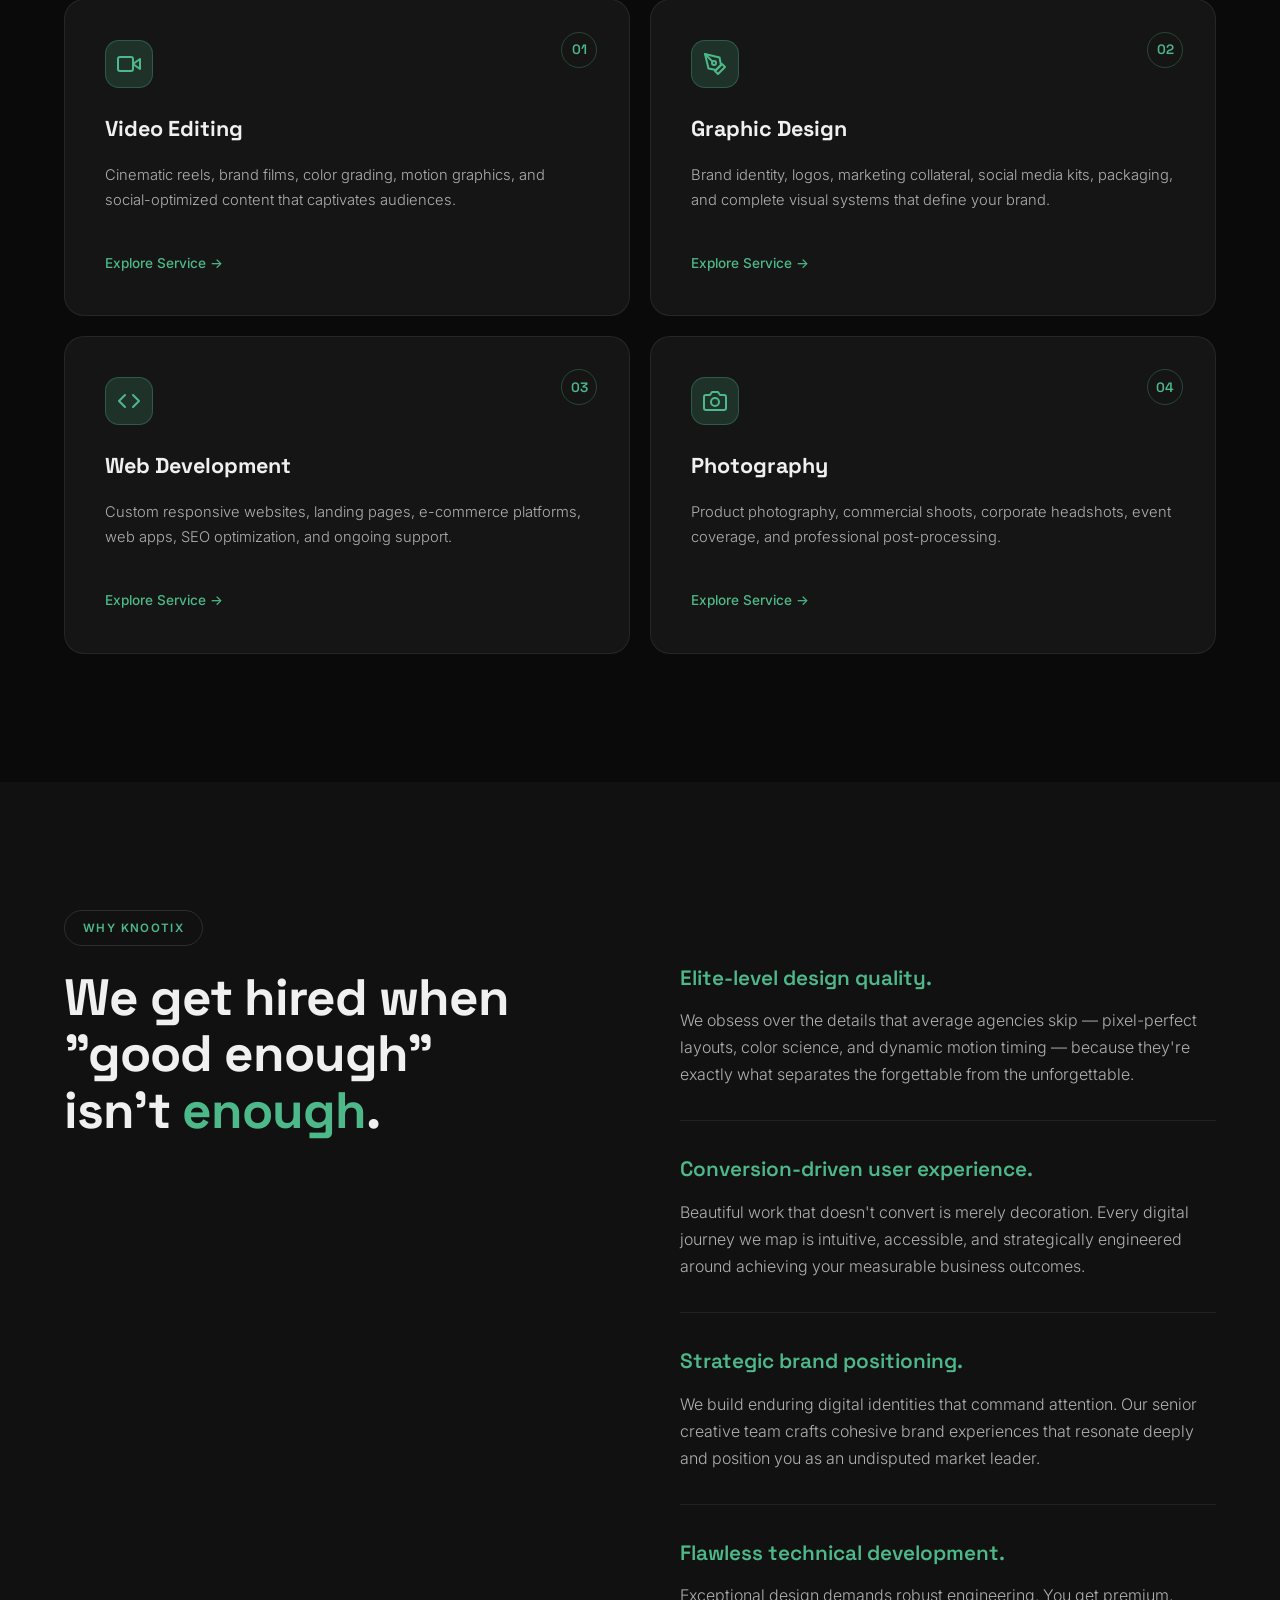
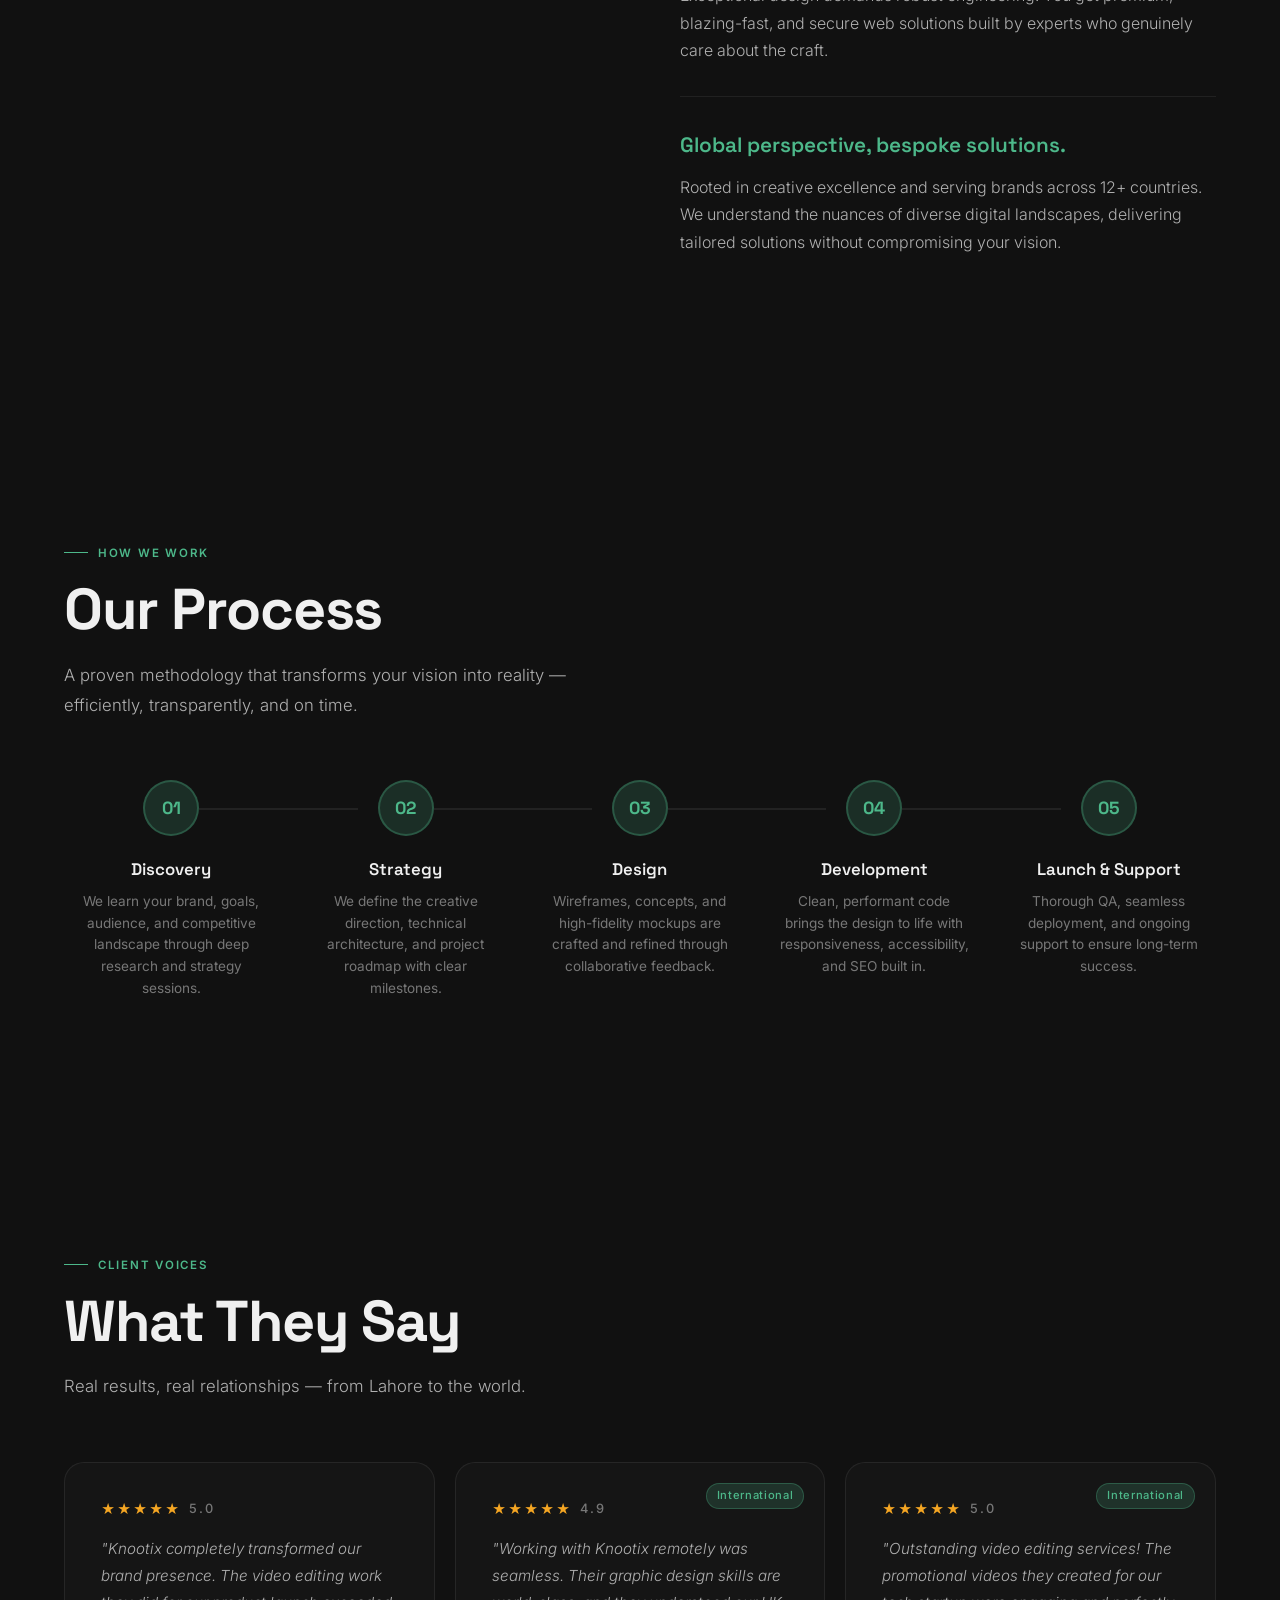
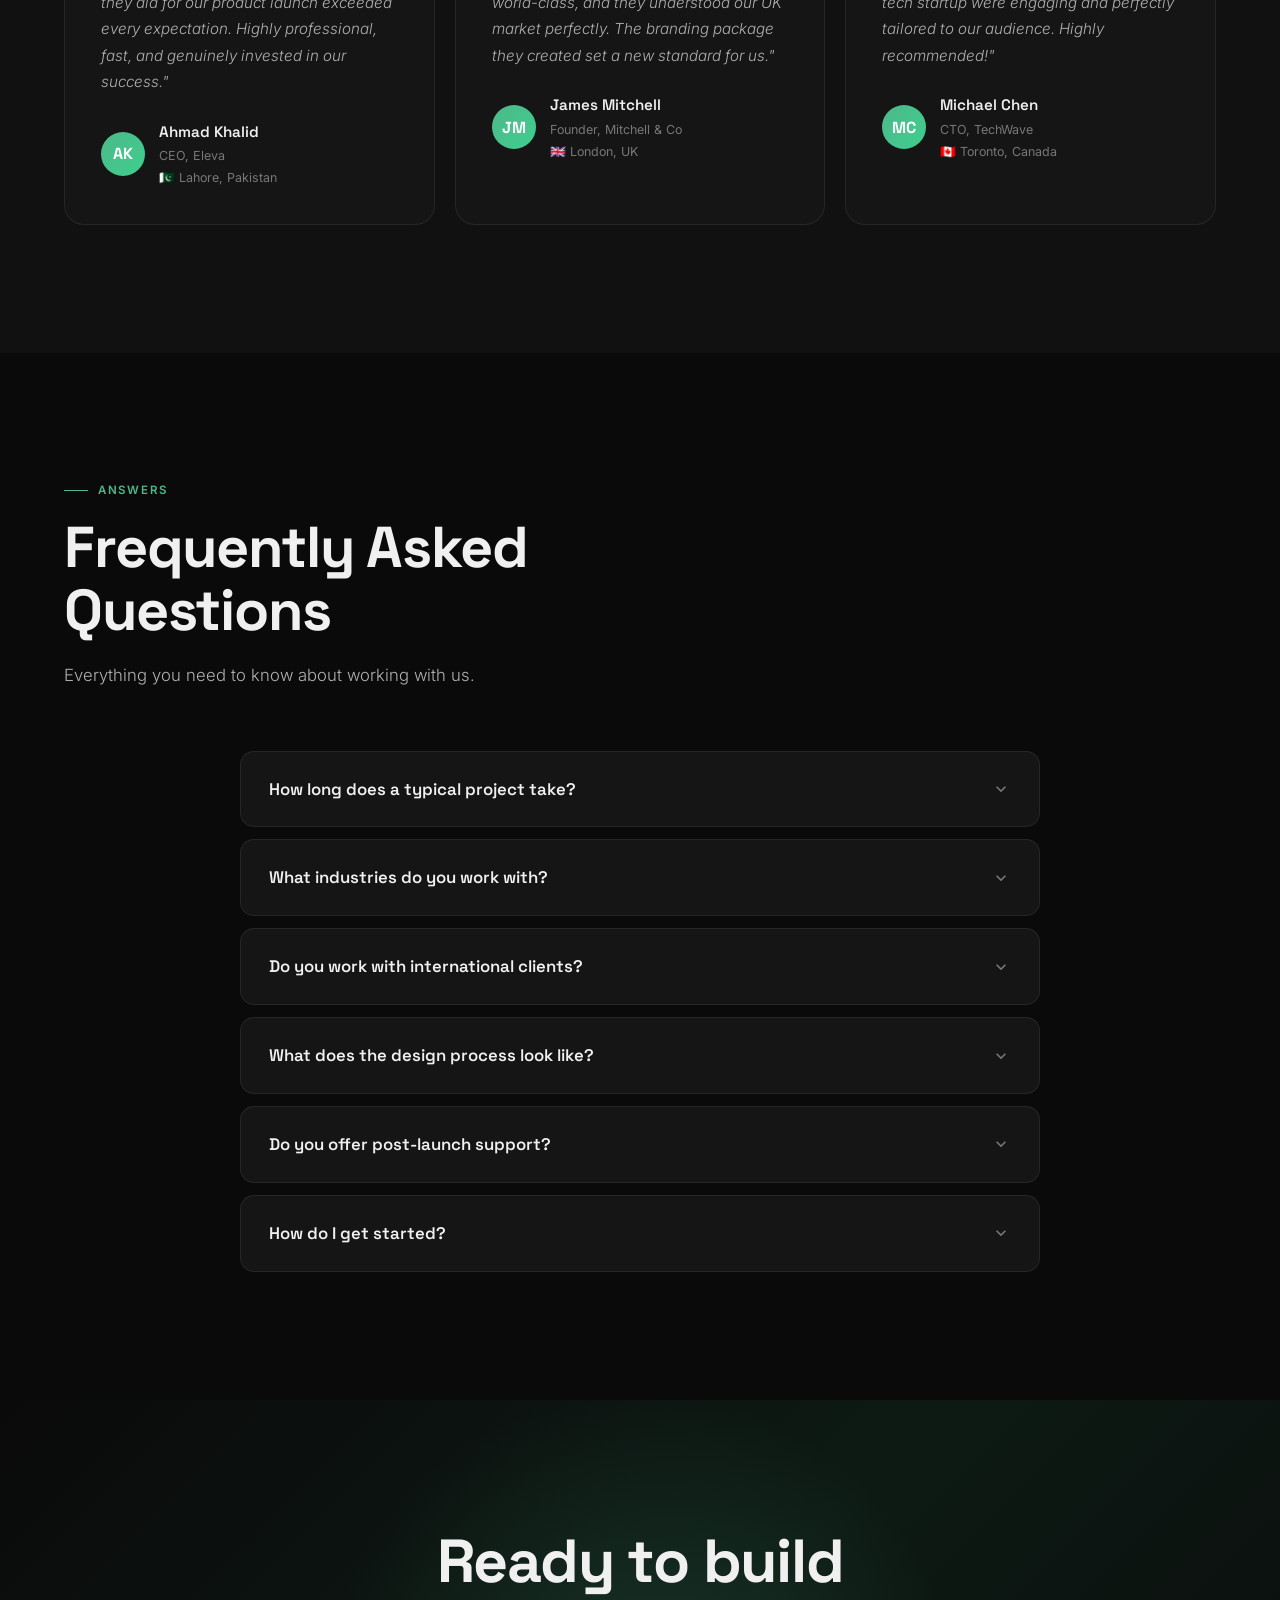
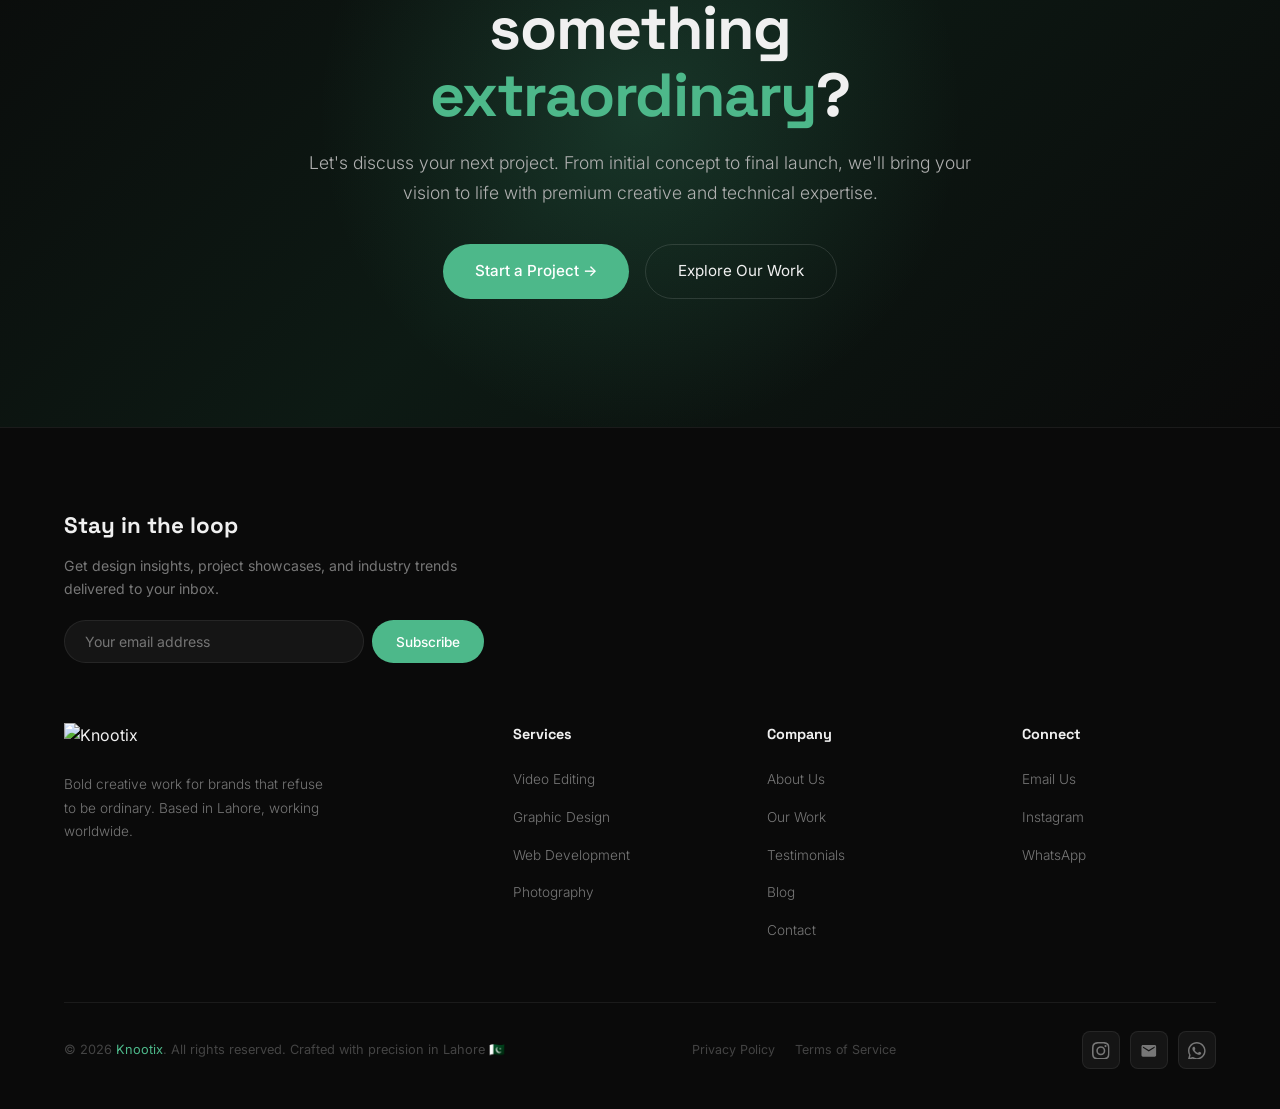
==== commit e905d9fb: "Complete Knootix Redesign: 11-section homepage, 4 service pages, premium design system" ====
--- a/index.html
+++ b/index.html
@@ -1,589 +1,562 @@
 <!doctype html>
-
 <html lang="en" data-theme="dark">
   <head>
     <meta charset="UTF-8" />
-
     <meta name="viewport" content="width=device-width, initial-scale=1.0" />
-
-    <title>Knootix — Creative Studio</title>
-
+    <title>Knootix — Premium Creative Studio | Design, Development & Branding</title>
+    <meta name="description" content="Knootix is a premium creative studio delivering elite-level design, web development, video editing, and branding. Based in Lahore, serving clients worldwide." />
     <link rel="preconnect" href="https://fonts.googleapis.com" />
-
     <link rel="preconnect" href="https://fonts.gstatic.com" crossorigin />
-
-    <link
-      href="https://fonts.googleapis.com/css2?family=Inter:wght@300;400;500;600;700;800;900&display=swap"
-      rel="stylesheet"
-    />
-
+    <link href="https://fonts.googleapis.com/css2?family=Inter:wght@300;400;500;600;700;800;900&family=Space+Grotesk:wght@400;500;600;700&display=swap" rel="stylesheet" />
     <link rel="stylesheet" href="style.css" />
   </head>
-
   <body>
+    <!-- SVG Symbols -->
     <svg style="display: none">
-      <symbol id="icon-mail" viewBox="0 0 24 24">
-        <path
-          d="M20 4H4c-1.1 0-1.99.9-1.99 2L2 18c0 1.1.9 2 2 2h16c1.1 0 2-.9 2-2V6c0-1.1-.9-2-2-2zm0 4l-8 5-8-5V6l8 5 8-5v2z"
-        />
-      </symbol>
-
-      <symbol id="icon-instagram" viewBox="0 0 24 24">
-        <path
-          d="M12 2.163c3.204 0 3.584.012 4.85.07 3.252.148 4.771 1.691 4.919 4.919.058 1.265.069 1.645.069 4.849 0 3.205-.012 3.584-.069 4.849-.149 3.225-1.664 4.771-4.919 4.919-1.266.058-1.644.07-4.85.07-3.204 0-3.584-.012-4.849-.07-3.26-.149-4.771-1.699-4.919-4.92-.058-1.265-.07-1.644-.07-4.849 0-3.204.013-3.583.07-4.849.149-3.227 1.664-4.771 4.919-4.919 1.266-.057 1.645-.069 4.849-.069zM12 0C8.741 0 8.333.014 7.053.072 2.695.272.273 2.69.073 7.052.014 8.333 0 8.741 0 12c0 3.259.014 3.668.072 4.948.2 4.358 2.618 6.78 6.98 6.98C8.333 23.986 8.741 24 12 24c3.259 0 3.668-.014 4.948-.072 4.354-.2 6.782-2.618 6.979-6.98.059-1.28.073-1.689.073-4.948 0-3.259-.014-3.667-.072-4.947-.196-4.354-2.617-6.78-6.979-6.98C15.668.014 15.259 0 12 0zm0 5.838a6.162 6.162 0 100 12.324 6.162 6.162 0 000-12.324zM12 16a4 4 0 110-8 4 4 0 010 8zm6.406-11.845a1.44 1.44 0 100 2.881 1.44 1.44 0 000-2.881z"
-        />
-      </symbol>
-
-      <symbol id="icon-location" viewBox="0 0 24 24">
-        <path
-          d="M12 2C8.13 2 5 5.13 5 9c0 5.25 7 13 7 13s7-7.75 7-13c0-3.87-3.13-7-7-7zm0 9.5c-1.38 0-2.5-1.12-2.5-2.5s1.12-2.5 2.5-2.5 2.5 1.12 2.5 2.5-1.12 2.5-2.5 2.5z"
-        />
-      </symbol>
+      <symbol id="icon-mail" viewBox="0 0 24 24"><path d="M20 4H4c-1.1 0-1.99.9-1.99 2L2 18c0 1.1.9 2 2 2h16c1.1 0 2-.9 2-2V6c0-1.1-.9-2-2-2zm0 4l-8 5-8-5V6l8 5 8-5v2z"/></symbol>
+      <symbol id="icon-instagram" viewBox="0 0 24 24"><path d="M12 2.163c3.204 0 3.584.012 4.85.07 3.252.148 4.771 1.691 4.919 4.919.058 1.265.069 1.645.069 4.849 0 3.205-.012 3.584-.069 4.849-.149 3.225-1.664 4.771-4.919 4.919-1.266.058-1.644.07-4.85.07-3.204 0-3.584-.012-4.849-.07-3.26-.149-4.771-1.699-4.919-4.92-.058-1.265-.07-1.644-.07-4.849 0-3.204.013-3.583.07-4.849.149-3.227 1.664-4.771 4.919-4.919 1.266-.057 1.645-.069 4.849-.069zM12 0C8.741 0 8.333.014 7.053.072 2.695.272.273 2.69.073 7.052.014 8.333 0 8.741 0 12c0 3.259.014 3.668.072 4.948.2 4.358 2.618 6.78 6.98 6.98C8.333 23.986 8.741 24 12 24c3.259 0 3.668-.014 4.948-.072 4.354-.2 6.782-2.618 6.979-6.98.059-1.28.073-1.689.073-4.948 0-3.259-.014-3.667-.072-4.947-.196-4.354-2.617-6.78-6.979-6.98C15.668.014 15.259 0 12 0zm0 5.838a6.162 6.162 0 100 12.324 6.162 6.162 0 000-12.324zM12 16a4 4 0 110-8 4 4 0 010 8zm6.406-11.845a1.44 1.44 0 100 2.881 1.44 1.44 0 000-2.881z"/></symbol>
+      <symbol id="icon-chevron-down" viewBox="0 0 24 24"><path d="M7.41 8.59L12 13.17l4.59-4.58L18 10l-6 6-6-6z"/></symbol>
+      <symbol id="icon-arrow-right" viewBox="0 0 24 24"><path d="M12 4l-1.41 1.41L16.17 11H4v2h12.17l-5.58 5.59L12 20l8-8z"/></symbol>
     </svg>
 
+    <!-- Navigation -->
     <nav>
       <a href="index.html" class="nav-logo">
-        <img
-          src="assets/knootix-logo.png"
-          alt="Knootix"
-          class="site-logo site-logo--light"
-        />
-
-        <img
-          src="assets/knootix-logo-dark.png"
-          alt="Knootix"
-          class="site-logo site-logo--dark"
-        />
+        <img src="assets/knootix-logo.png" alt="Knootix" class="site-logo site-logo--light" />
+        <img src="assets/knootix-logo-dark.png" alt="Knootix" class="site-logo site-logo--dark" />
       </a>
-
       <ul class="nav-links">
-        <li><a href="index.html">Home</a></li>
-
+        <li><a href="index.html" class="active">Home</a></li>
         <li><a href="services.html">Services</a></li>
-
         <li><a href="work.html">Work</a></li>
-
         <li><a href="reviews.html">Reviews</a></li>
-
         <li><a href="about.html">About</a></li>
-
         <li><a href="blogs.html">Blogs</a></li>
-
         <li><a href="contact.html">Contact</a></li>
       </ul>
-
       <div class="nav-right">
         <button class="theme-toggle" onclick="toggleTheme()">
           <span class="theme-icon" id="themeIcon">☀️</span>
-
           <span id="themeLabel">Light</span>
         </button>
-
         <a href="contact.html" class="nav-cta">Get in Touch</a>
-
         <div class="hamburger" onclick="toggleMobileMenu()">
           <span></span><span></span><span></span>
         </div>
       </div>
     </nav>
 
-    <div
-      id="mobileMenu"
-      style="
-        display: none;
-        position: fixed;
-        inset: 0;
-        z-index: 999;
-        background: var(--bg);
-        padding: 80px 5% 40px;
-        flex-direction: column;
-        gap: 32px;
-      "
-    >
-      <a
-        href="index.html"
-        onclick="closeMobileMenu()"
-        style="
-          font-family: &quot;Inter&quot;, sans-serif;
-          font-size: 1.8rem;
-          font-weight: 700;
-          color: var(--text);
-          text-decoration: none;
-        "
-        >Home</a
-      >
-
-      <a
-        href="services.html"
-        onclick="closeMobileMenu()"
-        style="
-          font-family: &quot;Inter&quot;, sans-serif;
-          font-size: 1.8rem;
-          font-weight: 700;
-          color: var(--text);
-          text-decoration: none;
-        "
-        >Services</a
-      >
-
-      <a
-        href="work.html"
-        onclick="closeMobileMenu()"
-        style="
-          font-family: &quot;Inter&quot;, sans-serif;
-          font-size: 1.8rem;
-          font-weight: 700;
-          color: var(--text);
-          text-decoration: none;
-        "
-        >Work</a
-      >
-
-      <a
-        href="reviews.html"
-        onclick="closeMobileMenu()"
-        style="
-          font-family: &quot;Inter&quot;, sans-serif;
-          font-size: 1.8rem;
-          font-weight: 700;
-          color: var(--text);
-          text-decoration: none;
-        "
-        >Reviews</a
-      >
-
-      <a
-        href="about.html"
-        onclick="closeMobileMenu()"
-        style="
-          font-family: &quot;Inter&quot;, sans-serif;
-          font-size: 1.8rem;
-          font-weight: 700;
-          color: var(--text);
-          text-decoration: none;
-        "
-        >About</a
-      >
-
-      <a
-        href="blogs.html"
-        onclick="closeMobileMenu()"
-        style="
-          font-family: &quot;Inter&quot;, sans-serif;
-          font-size: 1.8rem;
-          font-weight: 700;
-          color: var(--text);
-          text-decoration: none;
-        "
-        >Blogs</a
-      >
-
-      <a
-        href="contact.html"
-        onclick="closeMobileMenu()"
-        style="
-          font-family: &quot;Inter&quot;, sans-serif;
-          font-size: 1.8rem;
-          font-weight: 700;
-          color: var(--text);
-          text-decoration: none;
-        "
-        >Contact</a
-      >
-
-      <button
-        onclick="closeMobileMenu()"
-        style="
-          position: absolute;
-          top: 20px;
-          right: 20px;
-          background: none;
-          border: none;
-          font-size: 1.8rem;
-          color: var(--text);
-          cursor: pointer;
-        "
-      >
-        ✕
-      </button>
+    <!-- Mobile Menu -->
+    <div class="mobile-menu" id="mobileMenu">
+      <a href="index.html" onclick="closeMobileMenu()">Home</a>
+      <a href="services.html" onclick="closeMobileMenu()">Services</a>
+      <a href="work.html" onclick="closeMobileMenu()">Work</a>
+      <a href="reviews.html" onclick="closeMobileMenu()">Reviews</a>
+      <a href="about.html" onclick="closeMobileMenu()">About</a>
+      <a href="blogs.html" onclick="closeMobileMenu()">Blogs</a>
+      <a href="contact.html" onclick="closeMobileMenu()">Contact</a>
+      <button class="mobile-menu-close" onclick="closeMobileMenu()">✕</button>
     </div>
 
+    <!-- ============ HERO ============ -->
     <section id="hero">
       <div class="hero-glow"></div>
+      <div class="hero-glow-2"></div>
 
       <div class="hero-content">
         <div class="hero-badge">Creative Studio — Lahore, Pakistan</div>
-
         <h1 class="hero-headline">
-          We Build<br />
-
-          <span class="accent">Bold</span> Digital<br />
-
+          We Craft<br />
+          <span class="accent">Premium</span> Digital<br />
           Experiences
         </h1>
-
         <p class="hero-sub">
-          From pixel-perfect design to powerful web solutions — Knootix
-          transforms ideas into impactful digital realities.
+          From pixel-perfect design to powerful web solutions — Knootix transforms ideas into impactful digital realities that elevate brands worldwide.
         </p>
-
         <div class="hero-actions">
           <a href="work.html" class="btn-primary">View Our Work →</a>
-
           <a href="contact.html" class="btn-ghost">Start a Project</a>
         </div>
-
         <div class="hero-metrics">
           <div class="metric">
-            <span class="metric-num" id="yearsCount">0</span>
-
-            <span class="metric-label">Years of Experience</span>
-          </div>
-
+            <span class="metric-num" data-target="10" data-suffix="">0</span>
+            <span class="metric-label">Years Experience</span>
+          </div>
           <div class="metric-divider"></div>
-
           <div class="metric">
-            <span class="metric-num" id="countriesCount">0</span>
-
-            <span class="metric-label">Countries Worked With</span>
-          </div>
-
+            <span class="metric-num" data-target="12" data-suffix="">0</span>
+            <span class="metric-label">Countries Served</span>
+          </div>
           <div class="metric-divider"></div>
-
           <div class="metric">
-            <span class="metric-num" id="projectsCount">0+</span>
-
+            <span class="metric-num" data-target="80" data-suffix="+">0</span>
             <span class="metric-label">Projects Delivered</span>
           </div>
         </div>
       </div>
-    </section>
-
-    <div class="marquee-section">
-      <div class="marquee-track" id="marquee">
-        <span class="marquee-item">Eleva</span>
-
-        <span class="marquee-item">Jagir Shoe Brand</span>
-
-        <span class="marquee-item">Richer Group</span>
-
-        <span class="marquee-item">Rise and Real</span>
-
-        <span class="marquee-item">TeoriProve.net</span>
-
-        <span class="marquee-item">Blyndex</span>
-
-        <span class="marquee-item">Eleva</span>
-
-        <span class="marquee-item">Jagir Shoe Brand</span>
-
-        <span class="marquee-item">Richer Group</span>
-
-        <span class="marquee-item">Rise and Real</span>
-
-        <span class="marquee-item">TeoriProve.net</span>
-
-        <span class="marquee-item">Blyndex</span>
-
-        <span class="marquee-item">Eleva</span>
-
-        <span class="marquee-item">Jagir Shoe Brand</span>
-
-        <span class="marquee-item">Richer Group</span>
-
-        <span class="marquee-item">Rise and Real</span>
-
-        <span class="marquee-item">TeoriProve.net</span>
-
-        <span class="marquee-item">Blyndex</span>
-
-        <span class="marquee-item">Eleva</span>
-
-        <span class="marquee-item">Jagir Shoe Brand</span>
-
-        <span class="marquee-item">Richer Group</span>
-
-        <span class="marquee-item">Rise and Real</span>
-
-        <span class="marquee-item">TeoriProve.net</span>
-
-        <span class="marquee-item">Blyndex</span>
+
+      <div class="hero-visual" id="heroVisual">
+        <div class="hero-showcase">
+          <div class="hero-showcase-main">
+            <img src="assets/portfolio/hero-showcase.jpg" alt="Knootix — Premium website design showcase" loading="eager" />
+          </div>
+          <!-- Floating Cards -->
+          <div class="hero-float-card float-card-1" data-parallax="0.03">
+            <div class="float-icon">⚡</div>
+            <div>
+              <div class="float-label">Performance</div>
+              <div class="float-value">99 / 100</div>
+            </div>
+          </div>
+          <div class="hero-float-card float-card-2" data-parallax="0.05">
+            <div class="float-icon">🎨</div>
+            <div>
+              <div class="float-label">Design Quality</div>
+              <div class="float-value">Award-Winning</div>
+            </div>
+          </div>
+          <div class="hero-float-card float-card-3" data-parallax="0.04">
+            <div class="float-icon">★</div>
+            <div>
+              <div class="float-label">Client Rating</div>
+              <div class="float-value">4.9 / 5.0</div>
+            </div>
+          </div>
+        </div>
+      </div>
+
+      <div class="scroll-indicator">
+        <span>Scroll</span>
+        <div class="scroll-line"></div>
+      </div>
+    </section>
+
+    <!-- ============ TRUSTED BY / CLIENT LOGOS ============ -->
+    <div class="trusted-section">
+      <div class="trusted-inner">
+        <span class="trusted-label">Trusted By</span>
+        <div class="trusted-logos">
+          <span class="trusted-logo">Eleva</span>
+          <span class="trusted-logo">Jagir</span>
+          <span class="trusted-logo">Richer Group</span>
+          <span class="trusted-logo">Rise & Real</span>
+          <span class="trusted-logo">TeoriProve</span>
+          <span class="trusted-logo">Blyndex</span>
+        </div>
       </div>
     </div>
 
-    <style>
-      .why-knootix-section {
-        padding: 120px 5%;
-        max-width: 1400px;
-        margin: 0 auto;
-        color: var(--text);
-      }
-
-      .why-knootix-grid {
-        display: grid;
-        grid-template-columns: 1fr 1fr;
-        gap: 80px;
-        align-items: flex-start;
-      }
-
-      .why-left-content {
-        position: sticky;
-        top: 120px;
-      }
-
-      .why-badge {
-        display: inline-block;
-        text-transform: uppercase;
-        font-size: 0.75rem;
-        font-weight: 600;
-        letter-spacing: 0.1em;
-        padding: 6px 16px;
-        border: 1px solid rgba(255, 255, 255, 0.2);
-        border-radius: 50px;
-        margin-bottom: 24px;
-        opacity: 0.8;
-      }
-
-      .why-headline {
-        font-size: clamp(2.5rem, 4vw, 3.8rem);
-        font-weight: 800;
-        line-height: 1.1;
-        letter-spacing: -0.02em;
-        margin: 0;
-      }
-
-      .why-right-content {
-        display: flex;
-        flex-direction: column;
-        padding-top: 20px;
-      }
-
-      .why-card {
-        padding-bottom: 40px;
-        margin-bottom: 40px;
-        border-bottom: 1px solid rgba(255, 255, 255, 0.1);
-      }
-
-      .why-card:last-child {
-        border-bottom: none;
-        margin-bottom: 0;
-        padding-bottom: 0;
-      }
-
-      .why-card h3 {
-        font-size: 1.4rem;
-        font-weight: 600;
-        margin-bottom: 16px;
-        margin-top: 0;
-      }
-
-      .why-card p {
-        font-size: 1.1rem;
-        line-height: 1.6;
-        opacity: 0.75;
-        margin: 0;
-      }
-
-      @media (max-width: 968px) {
-        .why-knootix-grid {
-          grid-template-columns: 1fr;
-          gap: 60px;
-        }
-        .why-left-content {
-          position: static;
-        }
-      }
-    </style>
-
-    <section class="why-knootix-section">
+    <!-- ============ FEATURED PROJECTS ============ -->
+    <section id="featured-work">
+      <div class="section-header reveal">
+        <div class="section-label">Selected Work</div>
+        <h2 class="section-title">Featured Projects</h2>
+        <p class="section-desc">Recent projects that showcase our commitment to premium design, strategic thinking, and flawless execution.</p>
+      </div>
+
+      <div class="featured-grid">
+        <div class="featured-card featured-card--large reveal">
+          <span class="featured-card-tag">Web Development</span>
+          <img class="featured-card-img" src="assets/portfolio/project-web-design.jpg" alt="Aetherial Realty — Luxury real estate platform" loading="lazy" />
+          <div class="featured-card-overlay">
+            <div>
+              <div class="featured-card-category">Web Development</div>
+              <h3 class="featured-card-title">Aetherial Realty Platform</h3>
+              <p class="featured-card-desc">A luxury real estate website with advanced property search, interactive maps, and seamless user experience.</p>
+              <a href="work.html" class="featured-card-link">View Case Study →</a>
+            </div>
+          </div>
+        </div>
+
+        <div class="featured-card featured-card--standard reveal stagger-1">
+          <span class="featured-card-tag">Branding</span>
+          <img class="featured-card-img" src="assets/portfolio/project-branding.jpg" alt="Verdi — Complete brand identity" loading="lazy" />
+          <div class="featured-card-overlay">
+            <div>
+              <div class="featured-card-category">Brand Identity</div>
+              <h3 class="featured-card-title">Verdi Brand System</h3>
+              <p class="featured-card-desc">Complete brand identity including logo, guidelines, stationery, and digital assets.</p>
+              <a href="work.html" class="featured-card-link">View Case Study →</a>
+            </div>
+          </div>
+        </div>
+
+        <div class="featured-card featured-card--standard reveal stagger-2">
+          <span class="featured-card-tag">App Design</span>
+          <img class="featured-card-img" src="assets/portfolio/project-app-design.jpg" alt="SocialHub — Social media management app" loading="lazy" />
+          <div class="featured-card-overlay">
+            <div>
+              <div class="featured-card-category">UI/UX Design</div>
+              <h3 class="featured-card-title">SocialHub Dashboard</h3>
+              <p class="featured-card-desc">Cross-platform social media management app with analytics and engagement tools.</p>
+              <a href="work.html" class="featured-card-link">View Case Study →</a>
+            </div>
+          </div>
+        </div>
+
+        <div class="featured-card featured-card--standard reveal stagger-3">
+          <span class="featured-card-tag">Video Production</span>
+          <img class="featured-card-img" src="assets/portfolio/project-video-editing.jpg" alt="Cinema Edit Studio — Professional video editing" loading="lazy" />
+          <div class="featured-card-overlay">
+            <div>
+              <div class="featured-card-category">Video Editing</div>
+              <h3 class="featured-card-title">Cinema Edit Studio</h3>
+              <p class="featured-card-desc">Professional color grading, VFX compositing, and cinematic editing for brand films.</p>
+              <a href="work.html" class="featured-card-link">View Case Study →</a>
+            </div>
+          </div>
+        </div>
+
+        <div class="featured-card featured-card--standard reveal stagger-4">
+          <span class="featured-card-tag">Social Media</span>
+          <img class="featured-card-img" src="assets/portfolio/project-social-media.jpg" alt="Social media design templates" loading="lazy" />
+          <div class="featured-card-overlay">
+            <div>
+              <div class="featured-card-category">Graphic Design</div>
+              <h3 class="featured-card-title">Social Campaign Kit</h3>
+              <p class="featured-card-desc">Comprehensive social media design system with templates, stories, and campaign visuals.</p>
+              <a href="work.html" class="featured-card-link">View Case Study →</a>
+            </div>
+          </div>
+        </div>
+      </div>
+    </section>
+
+    <!-- ============ SERVICES OVERVIEW ============ -->
+    <section id="services">
+      <div class="section-header reveal">
+        <div class="section-label">What We Do</div>
+        <h2 class="section-title">Services That<br />Drive Results</h2>
+        <p class="section-desc">End-to-end creative and technical solutions built for modern brands that want to stand out.</p>
+      </div>
+
+      <div class="services-grid">
+        <a href="service-video-editing.html" class="service-card reveal stagger-1">
+          <span class="service-num">01</span>
+          <div class="service-icon-svg">
+            <svg width="24" height="24" viewBox="0 0 24 24" fill="none" stroke="currentColor" stroke-width="2" stroke-linecap="round" stroke-linejoin="round"><polygon points="23 7 16 12 23 17 23 7"/><rect x="1" y="5" width="15" height="14" rx="2" ry="2"/></svg>
+          </div>
+          <h3>Video Editing</h3>
+          <p>Cinematic reels, brand films, color grading, motion graphics, and social-optimized content that captivates audiences.</p>
+          <div class="service-card-arrow">Explore Service →</div>
+        </a>
+
+        <a href="service-graphic-design.html" class="service-card reveal stagger-2">
+          <span class="service-num">02</span>
+          <div class="service-icon-svg">
+            <svg width="24" height="24" viewBox="0 0 24 24" fill="none" stroke="currentColor" stroke-width="2" stroke-linecap="round" stroke-linejoin="round"><path d="M12 19l7-7 3 3-7 7-3-3z"/><path d="M18 13l-1.5-7.5L2 2l3.5 14.5L13 18l5-5z"/><path d="M2 2l7.586 7.586"/><circle cx="11" cy="11" r="2"/></svg>
+          </div>
+          <h3>Graphic Design</h3>
+          <p>Brand identity, logos, marketing collateral, social media kits, packaging, and complete visual systems that define your brand.</p>
+          <div class="service-card-arrow">Explore Service →</div>
+        </a>
+
+        <a href="service-web-development.html" class="service-card reveal stagger-3">
+          <span class="service-num">03</span>
+          <div class="service-icon-svg">
+            <svg width="24" height="24" viewBox="0 0 24 24" fill="none" stroke="currentColor" stroke-width="2" stroke-linecap="round" stroke-linejoin="round"><polyline points="16 18 22 12 16 6"/><polyline points="8 6 2 12 8 18"/></svg>
+          </div>
+          <h3>Web Development</h3>
+          <p>Custom responsive websites, landing pages, e-commerce platforms, web apps, SEO optimization, and ongoing support.</p>
+          <div class="service-card-arrow">Explore Service →</div>
+        </a>
+
+        <a href="service-photography.html" class="service-card reveal stagger-4">
+          <span class="service-num">04</span>
+          <div class="service-icon-svg">
+            <svg width="24" height="24" viewBox="0 0 24 24" fill="none" stroke="currentColor" stroke-width="2" stroke-linecap="round" stroke-linejoin="round"><path d="M23 19a2 2 0 01-2 2H3a2 2 0 01-2-2V8a2 2 0 012-2h4l2-3h6l2 3h4a2 2 0 012 2z"/><circle cx="12" cy="13" r="4"/></svg>
+          </div>
+          <h3>Photography</h3>
+          <p>Product photography, commercial shoots, corporate headshots, event coverage, and professional post-processing.</p>
+          <div class="service-card-arrow">Explore Service →</div>
+        </a>
+      </div>
+    </section>
+
+    <!-- ============ WHY KNOOTIX ============ -->
+    <section class="why-knootix-section section-darker">
       <div class="why-knootix-grid">
-        <div class="why-left-content">
+        <div class="why-left-content reveal">
           <div class="why-badge">Why Knootix</div>
           <h2 class="why-headline">
-            We get hired when "good enough" isn't enough.
+            We get hired when<br />"good enough"<br />isn't <span class="accent">enough</span>.
           </h2>
         </div>
 
         <div class="why-right-content">
-          <div class="why-card">
+          <div class="why-card reveal stagger-1">
             <h3 class="accent">Elite-level design quality.</h3>
-            <p>
-              We obsess over the details that average agencies skip —
-              pixel-perfect layouts, color science, and dynamic motion timing —
-              because they're exactly what separates the forgettable from the
-              unforgettable.
-            </p>
-          </div>
-
-          <div class="why-card">
+            <p>We obsess over the details that average agencies skip — pixel-perfect layouts, color science, and dynamic motion timing — because they're exactly what separates the forgettable from the unforgettable.</p>
+          </div>
+          <div class="why-card reveal stagger-2">
             <h3 class="accent">Conversion-driven user experience.</h3>
-            <p>
-              Beautiful work that doesn't convert is merely decoration. Every
-              digital journey we map is intuitive, accessible, and strategically
-              engineered around achieving your measurable business outcomes.
-            </p>
-          </div>
-
-          <div class="why-card">
+            <p>Beautiful work that doesn't convert is merely decoration. Every digital journey we map is intuitive, accessible, and strategically engineered around achieving your measurable business outcomes.</p>
+          </div>
+          <div class="why-card reveal stagger-3">
             <h3 class="accent">Strategic brand positioning.</h3>
-            <p>
-              We build enduring digital identities that command attention. Our
-              senior creative team crafts cohesive brand experiences that
-              resonate deeply and position you as an undisputed market leader.
-            </p>
-          </div>
-
-          <div class="why-card">
+            <p>We build enduring digital identities that command attention. Our senior creative team crafts cohesive brand experiences that resonate deeply and position you as an undisputed market leader.</p>
+          </div>
+          <div class="why-card reveal stagger-4">
             <h3 class="accent">Flawless technical development.</h3>
-            <p>
-              Exceptional design demands robust engineering. We don't hide
-              juniors in the background; you get premium, blazing-fast, and
-              secure web solutions built by experts doing the craft.
-            </p>
-          </div>
-
-          <div class="why-card">
+            <p>Exceptional design demands robust engineering. You get premium, blazing-fast, and secure web solutions built by experts who genuinely care about the craft.</p>
+          </div>
+          <div class="why-card reveal stagger-5">
             <h3 class="accent">Global perspective, bespoke solutions.</h3>
-            <p>
-              Rooted in creative excellence and serving brands worldwide. We
-              understand the nuances of diverse digital landscapes, delivering
-              tailored creative solutions without compromising your vision.
-            </p>
-          </div>
-        </div>
-      </div>
-    </section>
+            <p>Rooted in creative excellence and serving brands across 12+ countries. We understand the nuances of diverse digital landscapes, delivering tailored solutions without compromising your vision.</p>
+          </div>
+        </div>
+      </div>
+    </section>
+
+    <!-- ============ OUR PROCESS ============ -->
+    <section id="process">
+      <div class="section-header reveal">
+        <div class="section-label">How We Work</div>
+        <h2 class="section-title">Our Process</h2>
+        <p class="section-desc">A proven methodology that transforms your vision into reality — efficiently, transparently, and on time.</p>
+      </div>
+
+      <div class="process-timeline">
+        <div class="process-step reveal stagger-1">
+          <div class="process-step-num">01</div>
+          <div class="process-step-connector"></div>
+          <h4>Discovery</h4>
+          <p>We learn your brand, goals, audience, and competitive landscape through deep research and strategy sessions.</p>
+        </div>
+        <div class="process-step reveal stagger-2">
+          <div class="process-step-num">02</div>
+          <div class="process-step-connector"></div>
+          <h4>Strategy</h4>
+          <p>We define the creative direction, technical architecture, and project roadmap with clear milestones.</p>
+        </div>
+        <div class="process-step reveal stagger-3">
+          <div class="process-step-num">03</div>
+          <div class="process-step-connector"></div>
+          <h4>Design</h4>
+          <p>Wireframes, concepts, and high-fidelity mockups are crafted and refined through collaborative feedback.</p>
+        </div>
+        <div class="process-step reveal stagger-4">
+          <div class="process-step-num">04</div>
+          <div class="process-step-connector"></div>
+          <h4>Development</h4>
+          <p>Clean, performant code brings the design to life with responsiveness, accessibility, and SEO built in.</p>
+        </div>
+        <div class="process-step reveal stagger-5">
+          <div class="process-step-num">05</div>
+          <h4>Launch & Support</h4>
+          <p>Thorough QA, seamless deployment, and ongoing support to ensure long-term success.</p>
+        </div>
+      </div>
+    </section>
+
+    <!-- ============ TESTIMONIALS ============ -->
+    <section id="testimonials">
+      <div class="section-header reveal">
+        <div class="section-label">Client Voices</div>
+        <h2 class="section-title">What They Say</h2>
+        <p class="section-desc">Real results, real relationships — from Lahore to the world.</p>
+      </div>
+
+      <div class="testimonials-grid">
+        <div class="review-card reveal stagger-1">
+          <div class="review-stars">★★★★★ <span class="rating-num">5.0</span></div>
+          <p class="review-quote">"Knootix completely transformed our brand presence. The video editing work they did for our product launch exceeded every expectation. Highly professional, fast, and genuinely invested in our success."</p>
+          <div class="review-author">
+            <div class="review-avatar">AK</div>
+            <div>
+              <div class="review-name">Ahmad Khalid</div>
+              <div class="review-role">CEO, Eleva</div>
+              <div class="review-region">🇵🇰 Lahore, Pakistan</div>
+            </div>
+          </div>
+        </div>
+
+        <div class="review-card reveal stagger-2">
+          <span class="int-badge">International</span>
+          <div class="review-stars">★★★★★ <span class="rating-num">4.9</span></div>
+          <p class="review-quote">"Working with Knootix remotely was seamless. Their graphic design skills are world-class, and they understood our UK market perfectly. The branding package they created set a new standard for us."</p>
+          <div class="review-author">
+            <div class="review-avatar">JM</div>
+            <div>
+              <div class="review-name">James Mitchell</div>
+              <div class="review-role">Founder, Mitchell & Co</div>
+              <div class="review-region">🇬🇧 London, UK</div>
+            </div>
+          </div>
+        </div>
+
+        <div class="review-card reveal stagger-3">
+          <span class="int-badge">International</span>
+          <div class="review-stars">★★★★★ <span class="rating-num">5.0</span></div>
+          <p class="review-quote">"Outstanding video editing services! The promotional videos they created for our tech startup were engaging and perfectly tailored to our audience. Highly recommended!"</p>
+          <div class="review-author">
+            <div class="review-avatar">MC</div>
+            <div>
+              <div class="review-name">Michael Chen</div>
+              <div class="review-role">CTO, TechWave</div>
+              <div class="review-region">🇨🇦 Toronto, Canada</div>
+            </div>
+          </div>
+        </div>
+      </div>
+    </section>
+
+    <!-- ============ FAQ ============ -->
+    <section id="faq">
+      <div class="section-header reveal">
+        <div class="section-label">Answers</div>
+        <h2 class="section-title">Frequently Asked<br />Questions</h2>
+        <p class="section-desc">Everything you need to know about working with us.</p>
+      </div>
+
+      <div class="faq-container">
+        <div class="faq-item reveal" onclick="this.classList.toggle('active')">
+          <div class="faq-question">
+            <span>How long does a typical project take?</span>
+            <svg viewBox="0 0 24 24" fill="currentColor"><path d="M7.41 8.59L12 13.17l4.59-4.58L18 10l-6 6-6-6z"/></svg>
+          </div>
+          <div class="faq-answer">
+            <p>Timelines depend on project scope and complexity. A landing page can take 1–2 weeks, a full website 4–8 weeks, and a complete brand identity 3–6 weeks. During our discovery phase, we outline a detailed roadmap with clear milestones.</p>
+          </div>
+        </div>
+
+        <div class="faq-item reveal stagger-1" onclick="this.classList.toggle('active')">
+          <div class="faq-question">
+            <span>What industries do you work with?</span>
+            <svg viewBox="0 0 24 24" fill="currentColor"><path d="M7.41 8.59L12 13.17l4.59-4.58L18 10l-6 6-6-6z"/></svg>
+          </div>
+          <div class="faq-answer">
+            <p>We partner with forward-thinking brands across tech, e-commerce, lifestyle, healthcare, real estate, fashion, and corporate sectors. Our research-driven approach allows us to craft tailored solutions for any market.</p>
+          </div>
+        </div>
+
+        <div class="faq-item reveal stagger-2" onclick="this.classList.toggle('active')">
+          <div class="faq-question">
+            <span>Do you work with international clients?</span>
+            <svg viewBox="0 0 24 24" fill="currentColor"><path d="M7.41 8.59L12 13.17l4.59-4.58L18 10l-6 6-6-6z"/></svg>
+          </div>
+          <div class="faq-answer">
+            <p>Absolutely. Over 40% of our clients are based outside Pakistan, spanning the UK, UAE, Canada, and beyond. We use asynchronous workflows, shared project tools, and scheduled calls to ensure seamless collaboration across time zones.</p>
+          </div>
+        </div>
+
+        <div class="faq-item reveal stagger-3" onclick="this.classList.toggle('active')">
+          <div class="faq-question">
+            <span>What does the design process look like?</span>
+            <svg viewBox="0 0 24 24" fill="currentColor"><path d="M7.41 8.59L12 13.17l4.59-4.58L18 10l-6 6-6-6z"/></svg>
+          </div>
+          <div class="faq-answer">
+            <p>We follow a five-stage process: Discovery, Strategy, Design, Development, and Launch. Each stage includes check-ins and feedback rounds so you're always in the loop. We don't move forward until you're 100% happy with each phase.</p>
+          </div>
+        </div>
+
+        <div class="faq-item reveal stagger-4" onclick="this.classList.toggle('active')">
+          <div class="faq-question">
+            <span>Do you offer post-launch support?</span>
+            <svg viewBox="0 0 24 24" fill="currentColor"><path d="M7.41 8.59L12 13.17l4.59-4.58L18 10l-6 6-6-6z"/></svg>
+          </div>
+          <div class="faq-answer">
+            <p>Yes. We believe in long-term partnerships. We offer comprehensive support packages including ongoing updates, security monitoring, performance optimization, and content changes to keep your digital assets performing at their best.</p>
+          </div>
+        </div>
+
+        <div class="faq-item reveal stagger-5" onclick="this.classList.toggle('active')">
+          <div class="faq-question">
+            <span>How do I get started?</span>
+            <svg viewBox="0 0 24 24" fill="currentColor"><path d="M7.41 8.59L12 13.17l4.59-4.58L18 10l-6 6-6-6z"/></svg>
+          </div>
+          <div class="faq-answer">
+            <p>Simply reach out via our contact form, WhatsApp, or email. We'll schedule a free 30-minute discovery call to understand your needs, then follow up with a tailored proposal and timeline. No commitments until you're ready.</p>
+          </div>
+        </div>
+      </div>
+    </section>
+
+    <!-- ============ FINAL CTA ============ -->
+    <section id="final-cta">
+      <div class="cta-content reveal">
+        <h2>Ready to build something <span class="accent">extraordinary</span>?</h2>
+        <p>Let's discuss your next project. From initial concept to final launch, we'll bring your vision to life with premium creative and technical expertise.</p>
+        <div class="cta-buttons">
+          <a href="contact.html" class="btn-primary">Start a Project →</a>
+          <a href="work.html" class="btn-ghost">Explore Our Work</a>
+        </div>
+      </div>
+    </section>
+
+    <!-- ============ FOOTER ============ -->
     <footer>
+      <div class="footer-top">
+        <div class="footer-newsletter">
+          <h3>Stay in the loop</h3>
+          <p>Get design insights, project showcases, and industry trends delivered to your inbox.</p>
+          <form class="newsletter-form" onsubmit="event.preventDefault();">
+            <input type="email" placeholder="Your email address" required />
+            <button type="submit">Subscribe</button>
+          </form>
+        </div>
+      </div>
+
       <div class="footer-grid">
         <div class="footer-brand">
-          <img
-            src="assets/knootix-logo.png"
-            alt="Knootix"
-            class="site-logo site-logo--light"
-          />
-
-          <img
-            src="assets/knootix-logo-dark.png"
-            alt="Knootix"
-            class="site-logo site-logo--dark"
-          />
-
-          <p>
-            Bold creative work for brands that refuse to be ordinary. Based in
-            Lahore, working worldwide.
-          </p>
-        </div>
-
+          <img src="assets/knootix-logo.png" alt="Knootix" class="site-logo site-logo--light" />
+          <img src="assets/knootix-logo-dark.png" alt="Knootix" class="site-logo site-logo--dark" />
+          <p>Bold creative work for brands that refuse to be ordinary. Based in Lahore, working worldwide.</p>
+        </div>
         <div class="footer-col">
           <h4>Services</h4>
-
           <ul>
-            <li><a href="services.html">Video Editing</a></li>
-
-            <li><a href="services.html">Graphic Design</a></li>
-
-            <li><a href="services.html">Web Development</a></li>
-
-            <li><a href="services.html">Photography</a></li>
+            <li><a href="service-video-editing.html">Video Editing</a></li>
+            <li><a href="service-graphic-design.html">Graphic Design</a></li>
+            <li><a href="service-web-development.html">Web Development</a></li>
+            <li><a href="service-photography.html">Photography</a></li>
           </ul>
         </div>
-
         <div class="footer-col">
           <h4>Company</h4>
-
           <ul>
             <li><a href="about.html">About Us</a></li>
-
             <li><a href="work.html">Our Work</a></li>
-
             <li><a href="reviews.html">Testimonials</a></li>
-
+            <li><a href="blogs.html">Blog</a></li>
             <li><a href="contact.html">Contact</a></li>
           </ul>
         </div>
-
         <div class="footer-col">
           <h4>Connect</h4>
-
           <ul>
             <li><a href="mailto:knootix@gmail.com">Email Us</a></li>
-
-            <li>
-              <a href="https://instagram.com/knootix" target="_blank"
-                >Instagram</a
-              >
-            </li>
-
-            <li>
-              <a
-                href="https://wa.me/923414680668?text=Hello%20Knootix!"
-                target="_blank"
-                >WhatsApp</a
-              >
-            </li>
+            <li><a href="https://instagram.com/knootix" target="_blank">Instagram</a></li>
+            <li><a href="https://wa.me/923414680668?text=Hello%20Knootix!" target="_blank">WhatsApp</a></li>
           </ul>
         </div>
       </div>
 
       <div class="footer-bottom">
-        <p>
-          © 2026 <span class="accent">Knootix</span>. All rights reserved.
-          Crafted with precision in Lahore 🇵🇰
-        </p>
-
+        <p>© 2026 <span class="accent">Knootix</span>. All rights reserved. Crafted with precision in Lahore 🇵🇰</p>
+        <div class="footer-legal">
+          <a href="#">Privacy Policy</a>
+          <a href="#">Terms of Service</a>
+        </div>
         <div class="social-links">
-          <a
-            href="https://instagram.com/knootix"
-            target="_blank"
-            class="social-link"
-            ><svg class="svg-icon" viewBox="0 0 24 24">
-              <use href="#icon-instagram"></use></svg
-          ></a>
-
-          <a href="mailto:knootix@gmail.com" class="social-link"
-            ><svg class="svg-icon" viewBox="0 0 24 24">
-              <use href="#icon-mail"></use></svg
-          ></a>
-
-          <a
-            href="https://wa.me/923414680668?text=Hello%20Knootix!"
-            target="_blank"
-            class="social-link"
-          >
+          <a href="https://instagram.com/knootix" target="_blank" class="social-link"><svg class="svg-icon" viewBox="0 0 24 24"><use href="#icon-instagram"></use></svg></a>
+          <a href="mailto:knootix@gmail.com" class="social-link"><svg class="svg-icon" viewBox="0 0 24 24"><use href="#icon-mail"></use></svg></a>
+          <a href="https://wa.me/923414680668?text=Hello%20Knootix!" target="_blank" class="social-link">
             <svg class="svg-icon" viewBox="0 0 24 24">
-              <path
-                d="M17.472 14.382c-.297-.149-1.758-.867-2.03-.967-.273-.099-.471-.148-.67.15-.197.297-.767.966-.94 1.164-.173.199-.347.223-.644.075-.297-.15-1.255-.463-2.39-1.475-.883-.788-1.48-1.761-1.653-2.059-.173-.297-.018-.458.13-.606.134-.133.298-.347.446-.52.149-.174.198-.298.298-.497.099-.198.05-.371-.025-.52-.075-.149-.669-1.612-.916-2.207-.242-.579-.487-.5-.669-.51-.173-.008-.371-.01-.57-.01-.198 0-.52.074-.792.372-.272.297-1.04 1.016-1.04 2.479 0 1.462 1.065 2.875 1.213 3.074.149.198 2.096 3.2 5.077 4.487.709.306 1.262.489 1.694.625.712.227 1.36.195 1.871.118.571-.085 1.758-.719 2.006-1.413.248-.694.248-1.289.173-1.413-.074-.124-.272-.198-.57-.347z"
-              />
-              <path
-                d="M12 0C5.373 0 0 5.373 0 12c0 2.123.558 4.115 1.535 5.836L.057 23.215a.75.75 0 0 0 .916.932l5.546-1.454A11.945 11.945 0 0 0 12 24c6.627 0 12-5.373 12-12S18.627 0 12 0zm0 22c-1.89 0-3.663-.518-5.178-1.42l-.369-.217-3.833 1.006 1.026-3.738-.237-.386A9.956 9.956 0 0 1 2 12C2 6.477 6.477 2 12 2s10 4.477 10 10-4.477 10-10 10z"
-              />
+              <path d="M17.472 14.382c-.297-.149-1.758-.867-2.03-.967-.273-.099-.471-.148-.67.15-.197.297-.767.966-.94 1.164-.173.199-.347.223-.644.075-.297-.15-1.255-.463-2.39-1.475-.883-.788-1.48-1.761-1.653-2.059-.173-.297-.018-.458.13-.606.134-.133.298-.347.446-.52.149-.174.198-.298.298-.497.099-.198.05-.371-.025-.52-.075-.149-.669-1.612-.916-2.207-.242-.579-.487-.5-.669-.51-.173-.008-.371-.01-.57-.01-.198 0-.52.074-.792.372-.272.297-1.04 1.016-1.04 2.479 0 1.462 1.065 2.875 1.213 3.074.149.198 2.096 3.2 5.077 4.487.709.306 1.262.489 1.694.625.712.227 1.36.195 1.871.118.571-.085 1.758-.719 2.006-1.413.248-.694.248-1.289.173-1.413-.074-.124-.272-.198-.57-.347z"/>
+              <path d="M12 0C5.373 0 0 5.373 0 12c0 2.123.558 4.115 1.535 5.836L.057 23.215a.75.75 0 0 0 .916.932l5.546-1.454A11.945 11.945 0 0 0 12 24c6.627 0 12-5.373 12-12S18.627 0 12 0zm0 22c-1.89 0-3.663-.518-5.178-1.42l-.369-.217-3.833 1.006 1.026-3.738-.237-.386A9.956 9.956 0 0 1 2 12C2 6.477 6.477 2 12 2s10 4.477 10 10-4.477 10-10 10z"/>
             </svg>
           </a>
         </div>
       </div>
     </footer>
 
-    <a
-      href="https://wa.me/923414680668?text=Hello%20Knootix!"
-      target="_blank"
-      class="whatsapp-float"
-      title="Chat on WhatsApp"
-    >
+    <!-- WhatsApp Float -->
+    <a href="https://wa.me/923414680668?text=Hello%20Knootix!" target="_blank" class="whatsapp-float" title="Chat on WhatsApp">
       <div class="wa-pulse"></div>
-
-      <svg
-        xmlns="http://www.w3.org/2000/svg"
-        width="28"
-        height="28"
-        viewBox="0 0 24 24"
-        fill="#fff"
-      >
-        <path
-          d="M17.472 14.382c-.297-.149-1.758-.867-2.03-.967-.273-.099-.471-.148-.67.15-.197.297-.767.966-.94 1.164-.173.199-.347.223-.644.075-.297-.15-1.255-.463-2.39-1.475-.883-.788-1.48-1.761-1.653-2.059-.173-.297-.018-.458.13-.606.134-.133.298-.347.446-.52.149-.174.198-.298.298-.497.099-.198.05-.371-.025-.52-.075-.149-.669-1.612-.916-2.207-.242-.579-.487-.5-.669-.51-.173-.008-.371-.01-.57-.01-.198 0-.52.074-.792.372-.272.297-1.04 1.016-1.04 2.479 0 1.462 1.065 2.875 1.213 3.074.149.198 2.096 3.2 5.077 4.487.709.306 1.262.489 1.694.625.712.227 1.36.195 1.871.118.571-.085 1.758-.719 2.006-1.413.248-.694.248-1.289.173-1.413-.074-.124-.272-.198-.57-.347z"
-        />
-        <path
-          d="M12 0C5.373 0 0 5.373 0 12c0 2.123.558 4.115 1.535 5.836L.057 23.215a.75.75 0 0 0 .916.932l5.546-1.454A11.945 11.945 0 0 0 12 24c6.627 0 12-5.373 12-12S18.627 0 12 0zm0 22c-1.89 0-3.663-.518-5.178-1.42l-.369-.217-3.833 1.006 1.026-3.738-.237-.386A9.956 9.956 0 0 1 2 12C2 6.477 6.477 2 12 2s10 4.477 10 10-4.477 10-10 10z"
-        />
+      <svg xmlns="http://www.w3.org/2000/svg" width="26" height="26" viewBox="0 0 24 24" fill="#fff">
+        <path d="M17.472 14.382c-.297-.149-1.758-.867-2.03-.967-.273-.099-.471-.148-.67.15-.197.297-.767.966-.94 1.164-.173.199-.347.223-.644.075-.297-.15-1.255-.463-2.39-1.475-.883-.788-1.48-1.761-1.653-2.059-.173-.297-.018-.458.13-.606.134-.133.298-.347.446-.52.149-.174.198-.298.298-.497.099-.198.05-.371-.025-.52-.075-.149-.669-1.612-.916-2.207-.242-.579-.487-.5-.669-.51-.173-.008-.371-.01-.57-.01-.198 0-.52.074-.792.372-.272.297-1.04 1.016-1.04 2.479 0 1.462 1.065 2.875 1.213 3.074.149.198 2.096 3.2 5.077 4.487.709.306 1.262.489 1.694.625.712.227 1.36.195 1.871.118.571-.085 1.758-.719 2.006-1.413.248-.694.248-1.289.173-1.413-.074-.124-.272-.198-.57-.347z"/>
+        <path d="M12 0C5.373 0 0 5.373 0 12c0 2.123.558 4.115 1.535 5.836L.057 23.215a.75.75 0 0 0 .916.932l5.546-1.454A11.945 11.945 0 0 0 12 24c6.627 0 12-5.373 12-12S18.627 0 12 0zm0 22c-1.89 0-3.663-.518-5.178-1.42l-.369-.217-3.833 1.006 1.026-3.738-.237-.386A9.956 9.956 0 0 1 2 12C2 6.477 6.477 2 12 2s10 4.477 10 10-4.477 10-10 10z"/>
       </svg>
     </a>
 
--- a/style.css
+++ b/style.css
@@ -0,0 +1,2681 @@
+/* ============================================
+   KNOOTIX — Premium Creative Studio
+   Design System & Core Styles
+   ============================================ */
+
+/* --- Google Fonts Import --- */
+@import url('https://fonts.googleapis.com/css2?family=Inter:wght@300;400;500;600;700;800;900&family=Space+Grotesk:wght@400;500;600;700&display=swap');
+
+/* --- CSS Custom Properties --- */
+:root {
+  /* Brand Colors */
+  --accent: #4db88a;
+  --accent-dim: #3a9a73;
+  --accent-dark: #2d7a5c;
+  --accent-glow: rgba(77, 184, 138, 0.18);
+  --accent-glow-strong: rgba(77, 184, 138, 0.35);
+  --accent-gradient: linear-gradient(135deg, #4db88a, #3ecf8e);
+  --accent-gradient-subtle: linear-gradient(135deg, rgba(77,184,138,0.12), rgba(62,207,142,0.06));
+
+  /* Backgrounds */
+  --bg: #0a0a0a;
+  --bg2: #111111;
+  --bg3: #1a1a1a;
+  --bg4: #222222;
+  --card-bg: #151515;
+  --card-bg-hover: #1c1c1c;
+  --nav-bg: rgba(10, 10, 10, 0.88);
+
+  /* Borders */
+  --border: rgba(255, 255, 255, 0.07);
+  --border-light: rgba(255, 255, 255, 0.12);
+  --border-accent: rgba(77, 184, 138, 0.3);
+
+  /* Text */
+  --text: #f0f0f0;
+  --text-secondary: #b0b0b0;
+  --text-muted: #777;
+  --text-dim: #444;
+
+  /* Effects */
+  --shadow-sm: 0 2px 12px rgba(0, 0, 0, 0.3);
+  --shadow-md: 0 8px 32px rgba(0, 0, 0, 0.4);
+  --shadow-lg: 0 16px 64px rgba(0, 0, 0, 0.5);
+  --shadow-accent: 0 8px 30px rgba(77, 184, 138, 0.2);
+  --glass-bg: rgba(255, 255, 255, 0.04);
+  --glass-border: rgba(255, 255, 255, 0.08);
+
+  /* Typography */
+  --font-body: 'Inter', -apple-system, BlinkMacSystemFont, sans-serif;
+  --font-heading: 'Space Grotesk', 'Inter', sans-serif;
+
+  /* Spacing */
+  --section-padding: clamp(80px, 10vw, 140px);
+  --container-max: 1320px;
+  --container-padding: clamp(20px, 5vw, 80px);
+
+  /* Transitions */
+  --ease-out: cubic-bezier(0.16, 1, 0.3, 1);
+  --ease-spring: cubic-bezier(0.34, 1.56, 0.64, 1);
+  --transition-fast: 0.2s var(--ease-out);
+  --transition-base: 0.35s var(--ease-out);
+  --transition-slow: 0.6s var(--ease-out);
+
+  /* Border Radius */
+  --radius-sm: 8px;
+  --radius-md: 14px;
+  --radius-lg: 20px;
+  --radius-xl: 28px;
+  --radius-full: 50px;
+}
+
+/* --- Light Theme --- */
+[data-theme="light"] {
+  --bg: #f8f8f8;
+  --bg2: #f0f0f0;
+  --bg3: #e8e8e8;
+  --bg4: #ddd;
+  --card-bg: #ffffff;
+  --card-bg-hover: #f5f5f5;
+  --nav-bg: rgba(248, 248, 248, 0.92);
+  --border: rgba(0, 0, 0, 0.08);
+  --border-light: rgba(0, 0, 0, 0.12);
+  --text: #111;
+  --text-secondary: #444;
+  --text-muted: #777;
+  --text-dim: #bbb;
+  --shadow-sm: 0 2px 12px rgba(0, 0, 0, 0.06);
+  --shadow-md: 0 8px 32px rgba(0, 0, 0, 0.08);
+  --shadow-lg: 0 16px 64px rgba(0, 0, 0, 0.12);
+  --glass-bg: rgba(255, 255, 255, 0.6);
+  --glass-border: rgba(0, 0, 0, 0.06);
+}
+
+/* ============================================
+   RESET & BASE
+   ============================================ */
+*, *::before, *::after {
+  box-sizing: border-box;
+  margin: 0;
+  padding: 0;
+}
+
+html {
+  scroll-behavior: smooth;
+  -webkit-font-smoothing: antialiased;
+  -moz-osx-font-smoothing: grayscale;
+}
+
+body {
+  font-family: var(--font-body);
+  background: var(--bg);
+  color: var(--text);
+  transition: background 0.4s var(--ease-out), color 0.4s var(--ease-out);
+  overflow-x: hidden;
+  line-height: 1.6;
+}
+
+img {
+  max-width: 100%;
+  height: auto;
+  display: block;
+}
+
+a {
+  color: inherit;
+  text-decoration: none;
+}
+
+/* --- Utility Classes --- */
+.accent { color: var(--accent); }
+.container {
+  max-width: var(--container-max);
+  margin: 0 auto;
+  padding: 0 var(--container-padding);
+}
+
+/* SVG Icons */
+.svg-icon {
+  width: 1em;
+  height: 1em;
+  fill: currentColor;
+  display: inline-block;
+  vertical-align: middle;
+}
+.icon-container {
+  display: flex;
+  align-items: center;
+  justify-content: center;
+}
+
+/* ============================================
+   NAVIGATION
+   ============================================ */
+nav {
+  position: fixed;
+  top: 0;
+  left: 0;
+  right: 0;
+  z-index: 1000;
+  background: var(--nav-bg);
+  backdrop-filter: blur(24px);
+  -webkit-backdrop-filter: blur(24px);
+  border-bottom: 1px solid var(--border);
+  padding: 0 var(--container-padding);
+  height: 72px;
+  display: flex;
+  align-items: center;
+  justify-content: space-between;
+  transition: background 0.3s, height 0.3s, box-shadow 0.3s;
+}
+
+nav.scrolled {
+  height: 64px;
+  box-shadow: var(--shadow-sm);
+  background: var(--nav-bg);
+}
+
+.nav-logo img {
+  height: 32px;
+}
+.site-logo {
+  height: 32px;
+  width: auto;
+  display: block;
+  object-fit: contain;
+}
+.site-logo--dark { display: none; }
+[data-theme="dark"] .site-logo--light { display: none; }
+[data-theme="dark"] .site-logo--dark { display: block; }
+
+.footer-brand .site-logo {
+  height: 30px;
+  margin-bottom: 20px;
+}
+.about-img-container .site-logo {
+  height: auto;
+  max-width: 100%;
+  max-height: 160px;
+  padding: 40px;
+}
+
+.nav-links {
+  display: flex;
+  align-items: center;
+  gap: 32px;
+  list-style: none;
+}
+.nav-links a {
+  text-decoration: none;
+  color: var(--text-muted);
+  font-family: var(--font-body);
+  font-size: 0.88rem;
+  font-weight: 400;
+  letter-spacing: 0.02em;
+  transition: color var(--transition-fast);
+  position: relative;
+}
+.nav-links a::after {
+  content: '';
+  position: absolute;
+  bottom: -4px;
+  left: 0;
+  width: 0;
+  height: 2px;
+  background: var(--accent);
+  transition: width var(--transition-base);
+  border-radius: 1px;
+}
+.nav-links a:hover,
+.nav-links a.active {
+  color: var(--text);
+}
+.nav-links a:hover::after,
+.nav-links a.active::after {
+  width: 100%;
+}
+
+.nav-right {
+  display: flex;
+  align-items: center;
+  gap: 14px;
+}
+.theme-toggle {
+  background: var(--glass-bg);
+  border: 1px solid var(--glass-border);
+  border-radius: var(--radius-full);
+  padding: 6px 14px;
+  cursor: pointer;
+  display: flex;
+  align-items: center;
+  gap: 8px;
+  font-family: var(--font-body);
+  font-size: 0.8rem;
+  color: var(--text-muted);
+  transition: all var(--transition-fast);
+}
+.theme-toggle:hover {
+  border-color: var(--accent);
+  color: var(--accent);
+}
+.theme-icon { font-size: 1rem; }
+
+.nav-cta {
+  background: var(--accent);
+  color: #fff;
+  padding: 10px 24px;
+  border-radius: var(--radius-full);
+  border: none;
+  font-family: var(--font-body);
+  font-size: 0.85rem;
+  font-weight: 500;
+  cursor: pointer;
+  text-decoration: none;
+  transition: all var(--transition-fast);
+}
+.nav-cta:hover {
+  background: var(--accent-dim);
+  transform: translateY(-1px);
+  box-shadow: var(--shadow-accent);
+}
+
+/* Hamburger */
+.hamburger {
+  display: none;
+  flex-direction: column;
+  gap: 5px;
+  cursor: pointer;
+  padding: 4px;
+  z-index: 1001;
+}
+.hamburger span {
+  width: 24px;
+  height: 2px;
+  background: var(--text);
+  border-radius: 2px;
+  transition: all 0.3s;
+}
+
+/* Mobile Menu */
+.mobile-menu {
+  display: none;
+  position: fixed;
+  inset: 0;
+  z-index: 999;
+  background: var(--bg);
+  padding: 100px var(--container-padding) 40px;
+  flex-direction: column;
+  gap: 28px;
+  opacity: 0;
+  transition: opacity 0.3s var(--ease-out);
+}
+.mobile-menu.open {
+  display: flex;
+  opacity: 1;
+}
+.mobile-menu a {
+  font-family: var(--font-heading);
+  font-size: 2rem;
+  font-weight: 600;
+  color: var(--text);
+  text-decoration: none;
+  transition: color var(--transition-fast);
+  opacity: 0;
+  transform: translateY(20px);
+  animation: mobileMenuIn 0.4s var(--ease-out) forwards;
+}
+.mobile-menu a:nth-child(1) { animation-delay: 0.05s; }
+.mobile-menu a:nth-child(2) { animation-delay: 0.1s; }
+.mobile-menu a:nth-child(3) { animation-delay: 0.15s; }
+.mobile-menu a:nth-child(4) { animation-delay: 0.2s; }
+.mobile-menu a:nth-child(5) { animation-delay: 0.25s; }
+.mobile-menu a:nth-child(6) { animation-delay: 0.3s; }
+.mobile-menu a:nth-child(7) { animation-delay: 0.35s; }
+.mobile-menu a:hover { color: var(--accent); }
+
+@keyframes mobileMenuIn {
+  to { opacity: 1; transform: translateY(0); }
+}
+
+.mobile-menu-close {
+  position: absolute;
+  top: 24px;
+  right: 24px;
+  background: none;
+  border: none;
+  font-size: 1.6rem;
+  color: var(--text);
+  cursor: pointer;
+  width: 44px;
+  height: 44px;
+  display: flex;
+  align-items: center;
+  justify-content: center;
+  border-radius: 50%;
+  transition: all var(--transition-fast);
+}
+.mobile-menu-close:hover {
+  background: var(--glass-bg);
+  color: var(--accent);
+}
+
+/* ============================================
+   HERO SECTION
+   ============================================ */
+#hero {
+  min-height: 100vh;
+  padding: 100px var(--container-padding) 60px;
+  display: grid;
+  grid-template-columns: 1fr 1fr;
+  gap: 60px;
+  align-items: center;
+  max-width: 1400px;
+  margin: 0 auto;
+  position: relative;
+  overflow: hidden;
+}
+
+.hero-glow {
+  position: absolute;
+  width: 800px;
+  height: 800px;
+  background: radial-gradient(circle, var(--accent-glow) 0%, transparent 65%);
+  top: 30%;
+  right: -10%;
+  transform: translate(0, -50%);
+  pointer-events: none;
+  z-index: 0;
+  opacity: 0.6;
+}
+.hero-glow-2 {
+  position: absolute;
+  width: 500px;
+  height: 500px;
+  background: radial-gradient(circle, rgba(77,184,138,0.08) 0%, transparent 70%);
+  bottom: -10%;
+  left: 10%;
+  pointer-events: none;
+  z-index: 0;
+}
+
+.hero-content {
+  position: relative;
+  z-index: 1;
+  display: flex;
+  flex-direction: column;
+  align-items: flex-start;
+}
+
+.hero-badge {
+  display: inline-flex;
+  align-items: center;
+  gap: 8px;
+  background: var(--accent-glow);
+  border: 1px solid var(--border-accent);
+  border-radius: var(--radius-full);
+  padding: 8px 18px;
+  font-size: 0.78rem;
+  font-weight: 500;
+  color: var(--accent);
+  letter-spacing: 0.08em;
+  text-transform: uppercase;
+  margin-bottom: 32px;
+}
+.hero-badge::before {
+  content: '●';
+  font-size: 0.45rem;
+  animation: pulse 2s infinite;
+}
+
+@keyframes pulse {
+  0%, 100% { opacity: 1; }
+  50% { opacity: 0.3; }
+}
+
+h1.hero-headline {
+  font-family: var(--font-heading);
+  font-size: clamp(3.2rem, 6.5vw, 5.5rem);
+  font-weight: 700;
+  line-height: 1.05;
+  letter-spacing: -0.03em;
+  margin-bottom: 28px;
+}
+.hero-headline .accent {
+  color: var(--accent);
+  position: relative;
+}
+
+.hero-sub {
+  font-size: clamp(1rem, 1.8vw, 1.15rem);
+  color: var(--text-secondary);
+  font-weight: 300;
+  max-width: 480px;
+  line-height: 1.8;
+  margin-bottom: 40px;
+}
+
+.hero-actions {
+  display: flex;
+  gap: 16px;
+  align-items: center;
+  margin-bottom: 56px;
+  flex-wrap: wrap;
+}
+
+.btn-primary {
+  background: var(--accent);
+  color: #fff;
+  padding: 14px 32px;
+  border-radius: var(--radius-full);
+  border: none;
+  font-family: var(--font-body);
+  font-size: 0.95rem;
+  font-weight: 500;
+  cursor: pointer;
+  text-decoration: none;
+  transition: all var(--transition-fast);
+  display: inline-flex;
+  align-items: center;
+  gap: 8px;
+}
+.btn-primary:hover {
+  background: var(--accent-dim);
+  transform: translateY(-2px);
+  box-shadow: var(--shadow-accent);
+}
+
+.btn-ghost {
+  background: transparent;
+  color: var(--text);
+  padding: 14px 32px;
+  border-radius: var(--radius-full);
+  border: 1px solid var(--border-light);
+  font-family: var(--font-body);
+  font-size: 0.95rem;
+  font-weight: 400;
+  cursor: pointer;
+  text-decoration: none;
+  transition: all var(--transition-fast);
+  display: inline-flex;
+  align-items: center;
+  gap: 8px;
+}
+.btn-ghost:hover {
+  border-color: var(--accent);
+  color: var(--accent);
+  transform: translateY(-2px);
+}
+
+.hero-metrics {
+  display: flex;
+  gap: 48px;
+}
+.metric {
+  display: flex;
+  flex-direction: column;
+}
+.metric-num {
+  font-family: var(--font-heading);
+  font-size: 2.6rem;
+  font-weight: 700;
+  color: var(--accent);
+  line-height: 1;
+}
+.metric-label {
+  font-size: 0.8rem;
+  color: var(--text-muted);
+  margin-top: 6px;
+  letter-spacing: 0.04em;
+}
+.metric-divider {
+  width: 1px;
+  background: var(--border);
+}
+
+/* Hero Visual Side */
+.hero-visual {
+  position: relative;
+  z-index: 1;
+  display: flex;
+  align-items: center;
+  justify-content: center;
+  perspective: 1000px;
+}
+
+.hero-showcase {
+  position: relative;
+  width: 100%;
+  max-width: 560px;
+}
+
+.hero-showcase-main {
+  width: 100%;
+  border-radius: var(--radius-lg);
+  overflow: hidden;
+  border: 1px solid var(--border-light);
+  box-shadow: var(--shadow-lg);
+  transition: transform 0.4s var(--ease-out);
+}
+.hero-showcase-main img {
+  width: 100%;
+  height: auto;
+  display: block;
+}
+
+.hero-float-card {
+  position: absolute;
+  background: var(--card-bg);
+  border: 1px solid var(--border-light);
+  border-radius: var(--radius-md);
+  padding: 14px 18px;
+  box-shadow: var(--shadow-md);
+  backdrop-filter: blur(12px);
+  display: flex;
+  align-items: center;
+  gap: 10px;
+  font-size: 0.82rem;
+  font-weight: 500;
+  z-index: 2;
+  transition: transform 0.6s var(--ease-out);
+}
+.hero-float-card .float-icon {
+  width: 36px;
+  height: 36px;
+  border-radius: var(--radius-sm);
+  background: var(--accent-glow);
+  display: flex;
+  align-items: center;
+  justify-content: center;
+  font-size: 1.1rem;
+  color: var(--accent);
+  flex-shrink: 0;
+}
+.hero-float-card .float-label { color: var(--text-muted); font-size: 0.72rem; }
+.hero-float-card .float-value { font-weight: 600; color: var(--text); }
+
+.float-card-1 { top: 10%; left: -30px; }
+.float-card-2 { bottom: 15%; right: -20px; }
+.float-card-3 { top: 55%; left: -40px; }
+
+/* Scroll Indicator */
+.scroll-indicator {
+  position: absolute;
+  bottom: 30px;
+  left: 50%;
+  transform: translateX(-50%);
+  display: flex;
+  flex-direction: column;
+  align-items: center;
+  gap: 8px;
+  color: var(--text-dim);
+  font-size: 0.72rem;
+  letter-spacing: 0.12em;
+  text-transform: uppercase;
+  z-index: 2;
+}
+.scroll-indicator .scroll-line {
+  width: 1px;
+  height: 40px;
+  background: linear-gradient(to bottom, var(--accent), transparent);
+  animation: scrollLine 2s ease-in-out infinite;
+}
+@keyframes scrollLine {
+  0% { opacity: 0; transform: scaleY(0); transform-origin: top; }
+  50% { opacity: 1; transform: scaleY(1); }
+  100% { opacity: 0; transform: scaleY(0); transform-origin: bottom; }
+}
+
+/* ============================================
+   TRUSTED BY / CLIENT LOGOS
+   ============================================ */
+.trusted-section {
+  padding: 40px var(--container-padding);
+  border-top: 1px solid var(--border);
+  border-bottom: 1px solid var(--border);
+  background: var(--bg2);
+}
+.trusted-inner {
+  max-width: var(--container-max);
+  margin: 0 auto;
+  display: flex;
+  align-items: center;
+  gap: 40px;
+}
+.trusted-label {
+  font-size: 0.72rem;
+  font-weight: 500;
+  color: var(--text-dim);
+  letter-spacing: 0.1em;
+  text-transform: uppercase;
+  white-space: nowrap;
+  flex-shrink: 0;
+}
+.trusted-logos {
+  display: flex;
+  align-items: center;
+  gap: 48px;
+  overflow: hidden;
+  flex: 1;
+}
+.trusted-logo {
+  font-family: var(--font-heading);
+  font-size: 1rem;
+  font-weight: 600;
+  color: var(--text-dim);
+  letter-spacing: 0.04em;
+  white-space: nowrap;
+  transition: color var(--transition-fast);
+  flex-shrink: 0;
+}
+.trusted-logo:hover {
+  color: var(--text-secondary);
+}
+
+/* Marquee (client name ticker) */
+.marquee-section {
+  width: 100%;
+  overflow: hidden;
+  background: var(--bg2);
+  border-top: 1px solid var(--border);
+  border-bottom: 1px solid var(--border);
+  padding: 18px 0;
+}
+.marquee-track {
+  display: flex;
+  gap: 60px;
+  animation: marquee 32s linear infinite;
+  white-space: nowrap;
+}
+.marquee-track:hover { animation-play-state: paused; }
+.marquee-item {
+  font-family: var(--font-heading);
+  font-size: 0.85rem;
+  font-weight: 600;
+  color: var(--text-dim);
+  letter-spacing: 0.1em;
+  text-transform: uppercase;
+  display: flex;
+  align-items: center;
+  gap: 20px;
+  flex-shrink: 0;
+}
+.marquee-item::after {
+  content: '✦';
+  color: var(--accent);
+  font-size: 0.5rem;
+}
+@keyframes marquee {
+  0% { transform: translateX(0); }
+  100% { transform: translateX(-50%); }
+}
+
+/* ============================================
+   SECTION COMMON STYLES
+   ============================================ */
+section {
+  padding: var(--section-padding) var(--container-padding);
+}
+
+.section-header {
+  max-width: var(--container-max);
+  margin: 0 auto 60px;
+}
+
+.section-label {
+  font-size: 0.72rem;
+  font-weight: 600;
+  letter-spacing: 0.15em;
+  text-transform: uppercase;
+  color: var(--accent);
+  margin-bottom: 16px;
+  display: flex;
+  align-items: center;
+  gap: 10px;
+}
+.section-label::before {
+  content: '';
+  width: 24px;
+  height: 1px;
+  background: var(--accent);
+}
+
+h2.section-title {
+  font-family: var(--font-heading);
+  font-size: clamp(2.2rem, 4.5vw, 3.6rem);
+  font-weight: 700;
+  line-height: 1.1;
+  letter-spacing: -0.02em;
+  margin-bottom: 18px;
+}
+
+.section-desc {
+  color: var(--text-secondary);
+  max-width: 540px;
+  line-height: 1.8;
+  font-weight: 300;
+  font-size: 1.05rem;
+}
+
+/* Section Background Variations */
+.section-dark { background: var(--bg); }
+.section-darker { background: var(--bg2); }
+.section-gradient {
+  background: linear-gradient(180deg, var(--bg) 0%, var(--bg2) 100%);
+}
+.section-accent-glow {
+  background: var(--bg);
+  position: relative;
+}
+.section-accent-glow::before {
+  content: '';
+  position: absolute;
+  top: 0; left: 50%;
+  transform: translateX(-50%);
+  width: 600px;
+  height: 300px;
+  background: radial-gradient(ellipse, var(--accent-glow) 0%, transparent 70%);
+  pointer-events: none;
+  z-index: 0;
+}
+
+/* ============================================
+   FEATURED PROJECTS
+   ============================================ */
+#featured-work {
+  background: var(--bg2);
+  overflow: hidden;
+}
+
+.featured-grid {
+  max-width: var(--container-max);
+  margin: 0 auto;
+  display: grid;
+  grid-template-columns: repeat(2, 1fr);
+  gap: 24px;
+}
+
+.featured-card {
+  position: relative;
+  border-radius: var(--radius-lg);
+  overflow: hidden;
+  background: var(--bg3);
+  border: 1px solid var(--border);
+  cursor: pointer;
+  transition: transform var(--transition-base), box-shadow var(--transition-base);
+}
+.featured-card:hover {
+  transform: translateY(-6px);
+  box-shadow: var(--shadow-lg);
+}
+
+.featured-card--large {
+  grid-column: span 2;
+  aspect-ratio: 21/9;
+}
+.featured-card--standard {
+  aspect-ratio: 16/10;
+}
+
+.featured-card-img {
+  width: 100%;
+  height: 100%;
+  object-fit: cover;
+  transition: transform 0.6s var(--ease-out);
+}
+.featured-card:hover .featured-card-img {
+  transform: scale(1.05);
+}
+
+.featured-card-overlay {
+  position: absolute;
+  inset: 0;
+  background: linear-gradient(to top, rgba(0,0,0,0.85) 0%, rgba(0,0,0,0.1) 50%, transparent 100%);
+  opacity: 0;
+  transition: opacity var(--transition-base);
+  display: flex;
+  flex-direction: column;
+  justify-content: flex-end;
+  padding: 32px;
+}
+.featured-card:hover .featured-card-overlay {
+  opacity: 1;
+}
+
+.featured-card-category {
+  font-size: 0.72rem;
+  font-weight: 600;
+  letter-spacing: 0.1em;
+  text-transform: uppercase;
+  color: var(--accent);
+  margin-bottom: 8px;
+}
+.featured-card-title {
+  font-family: var(--font-heading);
+  font-size: 1.4rem;
+  font-weight: 700;
+  color: #fff;
+  margin-bottom: 8px;
+}
+.featured-card-desc {
+  font-size: 0.88rem;
+  color: rgba(255,255,255,0.7);
+  line-height: 1.6;
+  margin-bottom: 16px;
+  max-width: 400px;
+}
+.featured-card-link {
+  display: inline-flex;
+  align-items: center;
+  gap: 6px;
+  font-size: 0.85rem;
+  font-weight: 500;
+  color: var(--accent);
+  transition: gap var(--transition-fast);
+}
+.featured-card:hover .featured-card-link {
+  gap: 10px;
+}
+
+.featured-card-tag {
+  position: absolute;
+  top: 20px;
+  left: 20px;
+  background: rgba(0,0,0,0.55);
+  backdrop-filter: blur(12px);
+  border: 1px solid rgba(255,255,255,0.1);
+  border-radius: var(--radius-full);
+  padding: 6px 14px;
+  font-size: 0.72rem;
+  color: #fff;
+  letter-spacing: 0.06em;
+  font-weight: 500;
+  z-index: 2;
+}
+
+/* ============================================
+   SERVICES SECTION (Homepage)
+   ============================================ */
+#services {
+  background: var(--bg);
+}
+
+.services-grid {
+  max-width: var(--container-max);
+  margin: 0 auto;
+  display: grid;
+  grid-template-columns: repeat(2, 1fr);
+  gap: 20px;
+}
+
+.service-card {
+  background: var(--card-bg);
+  border: 1px solid var(--border);
+  border-radius: var(--radius-lg);
+  padding: 40px;
+  position: relative;
+  overflow: hidden;
+  transition: all var(--transition-base);
+  cursor: pointer;
+  text-decoration: none;
+  display: block;
+}
+.service-card::before {
+  content: '';
+  position: absolute;
+  top: 0;
+  left: 0;
+  right: 0;
+  height: 2px;
+  background: var(--accent-gradient);
+  transform: scaleX(0);
+  transform-origin: left;
+  transition: transform 0.5s var(--ease-out);
+}
+.service-card:hover::before {
+  transform: scaleX(1);
+}
+.service-card:hover {
+  background: var(--card-bg-hover);
+  border-color: var(--border-light);
+  transform: translateY(-4px);
+  box-shadow: var(--shadow-md);
+}
+
+.service-icon {
+  font-size: 2.2rem;
+  margin-bottom: 24px;
+  display: block;
+}
+.service-icon-svg {
+  width: 48px;
+  height: 48px;
+  background: var(--accent-glow);
+  border: 1px solid var(--border-accent);
+  border-radius: var(--radius-md);
+  display: flex;
+  align-items: center;
+  justify-content: center;
+  margin-bottom: 24px;
+  color: var(--accent);
+  font-size: 1.4rem;
+  transition: all var(--transition-base);
+}
+.service-card:hover .service-icon-svg {
+  background: var(--accent);
+  color: #fff;
+  border-color: var(--accent);
+}
+
+.service-card h3 {
+  font-family: var(--font-heading);
+  font-size: 1.35rem;
+  font-weight: 700;
+  margin-bottom: 16px;
+}
+.service-card p {
+  font-size: 0.92rem;
+  line-height: 1.7;
+  color: var(--text-secondary);
+  font-weight: 300;
+  margin-bottom: 20px;
+}
+
+.service-list {
+  list-style: none;
+  display: flex;
+  flex-direction: column;
+  gap: 10px;
+}
+.service-list li {
+  font-size: 0.88rem;
+  color: var(--text-muted);
+  display: flex;
+  align-items: center;
+  gap: 10px;
+  font-weight: 300;
+  line-height: 1.5;
+}
+.service-list li::before {
+  content: '→';
+  color: var(--accent);
+  font-size: 0.9rem;
+  flex-shrink: 0;
+}
+
+.service-num {
+  position: absolute;
+  top: 32px;
+  right: 32px;
+  font-family: var(--font-heading);
+  font-size: 0.85rem;
+  font-weight: 600;
+  color: var(--accent);
+  border: 1px solid var(--border-accent);
+  border-radius: 50%;
+  width: 36px;
+  height: 36px;
+  display: flex;
+  align-items: center;
+  justify-content: center;
+  transition: all var(--transition-base);
+}
+.service-card:hover .service-num {
+  background: var(--accent);
+  color: #fff;
+  border-color: var(--accent);
+}
+
+.service-card-arrow {
+  display: inline-flex;
+  align-items: center;
+  gap: 6px;
+  color: var(--accent);
+  font-size: 0.85rem;
+  font-weight: 500;
+  margin-top: 20px;
+  transition: gap var(--transition-fast);
+}
+.service-card:hover .service-card-arrow {
+  gap: 10px;
+}
+
+/* ============================================
+   WHY KNOOTIX SECTION
+   ============================================ */
+.why-knootix-section {
+  padding: var(--section-padding) var(--container-padding);
+  max-width: var(--container-max);
+  margin: 0 auto;
+  color: var(--text);
+}
+
+.why-knootix-grid {
+  display: grid;
+  grid-template-columns: 1fr 1fr;
+  gap: 80px;
+  align-items: flex-start;
+}
+
+.why-left-content {
+  position: sticky;
+  top: 120px;
+}
+
+.why-badge {
+  display: inline-block;
+  text-transform: uppercase;
+  font-size: 0.72rem;
+  font-weight: 600;
+  letter-spacing: 0.12em;
+  padding: 8px 18px;
+  border: 1px solid var(--border-light);
+  border-radius: var(--radius-full);
+  margin-bottom: 24px;
+  color: var(--accent);
+}
+
+.why-headline {
+  font-family: var(--font-heading);
+  font-size: clamp(2.4rem, 4vw, 3.4rem);
+  font-weight: 700;
+  line-height: 1.1;
+  letter-spacing: -0.02em;
+  margin: 0;
+}
+
+.why-right-content {
+  display: flex;
+  flex-direction: column;
+  padding-top: 20px;
+}
+
+.why-card {
+  padding: 32px 0;
+  border-bottom: 1px solid var(--border);
+  position: relative;
+  transition: padding-left var(--transition-base);
+}
+.why-card:last-child {
+  border-bottom: none;
+}
+.why-card:hover {
+  padding-left: 16px;
+}
+.why-card::before {
+  content: '';
+  position: absolute;
+  left: 0;
+  top: 32px;
+  bottom: 32px;
+  width: 2px;
+  background: var(--accent);
+  transform: scaleY(0);
+  transition: transform var(--transition-base);
+}
+.why-card:hover::before {
+  transform: scaleY(1);
+}
+
+.why-card h3 {
+  font-family: var(--font-heading);
+  font-size: 1.3rem;
+  font-weight: 600;
+  margin-bottom: 12px;
+  margin-top: 0;
+}
+.why-card p {
+  font-size: 1rem;
+  line-height: 1.7;
+  color: var(--text-secondary);
+  margin: 0;
+  font-weight: 300;
+}
+
+/* ============================================
+   PROCESS SECTION
+   ============================================ */
+#process {
+  background: var(--bg2);
+  position: relative;
+  overflow: hidden;
+}
+
+.process-timeline {
+  max-width: var(--container-max);
+  margin: 0 auto;
+  display: grid;
+  grid-template-columns: repeat(5, 1fr);
+  gap: 20px;
+  position: relative;
+}
+
+.process-step {
+  text-align: center;
+  position: relative;
+  padding: 0 10px;
+}
+
+.process-step-num {
+  width: 56px;
+  height: 56px;
+  border-radius: 50%;
+  background: var(--accent-glow);
+  border: 2px solid var(--border-accent);
+  display: flex;
+  align-items: center;
+  justify-content: center;
+  margin: 0 auto 20px;
+  font-family: var(--font-heading);
+  font-size: 1.1rem;
+  font-weight: 700;
+  color: var(--accent);
+  position: relative;
+  z-index: 2;
+  transition: all var(--transition-base);
+}
+.process-step:hover .process-step-num {
+  background: var(--accent);
+  color: #fff;
+  border-color: var(--accent);
+  transform: scale(1.1);
+}
+
+.process-step-connector {
+  position: absolute;
+  top: 28px;
+  left: calc(50% + 28px);
+  right: calc(-50% + 28px);
+  height: 2px;
+  background: var(--border);
+  z-index: 1;
+}
+.process-step:last-child .process-step-connector { display: none; }
+
+.process-step h4 {
+  font-family: var(--font-heading);
+  font-size: 1.05rem;
+  font-weight: 600;
+  margin-bottom: 8px;
+}
+.process-step p {
+  font-size: 0.85rem;
+  color: var(--text-muted);
+  line-height: 1.6;
+}
+
+/* ============================================
+   PORTFOLIO SECTION (Homepage)
+   ============================================ */
+#portfolio {
+  background: var(--bg);
+}
+
+.portfolio-header {
+  max-width: var(--container-max);
+  margin: 0 auto 50px;
+  display: flex;
+  justify-content: space-between;
+  align-items: flex-end;
+  flex-wrap: wrap;
+  gap: 24px;
+}
+
+.portfolio-filters {
+  display: flex;
+  gap: 8px;
+  flex-wrap: wrap;
+}
+.portfolio-filter-btn {
+  padding: 8px 18px;
+  border-radius: var(--radius-full);
+  border: 1px solid var(--border);
+  background: transparent;
+  color: var(--text-muted);
+  font-family: var(--font-body);
+  font-size: 0.82rem;
+  font-weight: 500;
+  cursor: pointer;
+  transition: all var(--transition-fast);
+}
+.portfolio-filter-btn:hover,
+.portfolio-filter-btn.active {
+  background: var(--accent);
+  color: #fff;
+  border-color: var(--accent);
+}
+
+.portfolio-grid {
+  max-width: var(--container-max);
+  margin: 0 auto;
+  display: grid;
+  grid-template-columns: repeat(3, 1fr);
+  grid-template-rows: auto;
+  gap: 16px;
+}
+
+.portfolio-item {
+  border-radius: var(--radius-md);
+  overflow: hidden;
+  position: relative;
+  cursor: pointer;
+  background: var(--bg3);
+  aspect-ratio: 4/3;
+  border: 1px solid var(--border);
+  transition: transform var(--transition-base), box-shadow var(--transition-base);
+}
+.portfolio-item:nth-child(1) {
+  grid-column: span 2;
+  aspect-ratio: 16/9;
+}
+.portfolio-item:nth-child(4) {
+  grid-column: span 2;
+  aspect-ratio: 16/9;
+}
+.portfolio-item:hover {
+  transform: translateY(-4px);
+  box-shadow: var(--shadow-lg);
+}
+
+.portfolio-img {
+  width: 100%;
+  height: 100%;
+  object-fit: cover;
+  transition: transform 0.6s var(--ease-out);
+}
+.portfolio-item:hover .portfolio-img {
+  transform: scale(1.05);
+}
+
+.portfolio-placeholder {
+  width: 100%;
+  height: 100%;
+  display: flex;
+  flex-direction: column;
+  align-items: center;
+  justify-content: center;
+  gap: 12px;
+  color: var(--text-dim);
+}
+.placeholder-icon {
+  font-size: 2.5rem;
+  opacity: 0.4;
+}
+.placeholder-label {
+  font-size: 0.78rem;
+  letter-spacing: 0.1em;
+  text-transform: uppercase;
+  opacity: 0.4;
+}
+
+.portfolio-overlay {
+  position: absolute;
+  inset: 0;
+  background: linear-gradient(to top, rgba(0,0,0,0.85) 0%, transparent 60%);
+  opacity: 0;
+  transition: opacity var(--transition-base);
+  display: flex;
+  align-items: flex-end;
+  padding: 24px;
+}
+.portfolio-item:hover .portfolio-overlay {
+  opacity: 1;
+}
+.portfolio-meta h4 {
+  font-family: var(--font-heading);
+  font-size: 1rem;
+  font-weight: 700;
+  color: #fff;
+}
+.portfolio-meta span {
+  font-size: 0.78rem;
+  color: var(--accent);
+}
+
+.port-tag {
+  position: absolute;
+  top: 16px;
+  left: 16px;
+  background: rgba(0,0,0,0.55);
+  backdrop-filter: blur(8px);
+  border: 1px solid rgba(255,255,255,0.12);
+  border-radius: var(--radius-full);
+  padding: 5px 14px;
+  font-size: 0.72rem;
+  color: #fff;
+  letter-spacing: 0.06em;
+  font-weight: 500;
+}
+
+/* ============================================
+   TESTIMONIALS SECTION
+   ============================================ */
+#testimonials {
+  background: var(--bg2);
+}
+
+.testimonials-grid {
+  max-width: var(--container-max);
+  margin: 0 auto;
+  display: grid;
+  grid-template-columns: repeat(3, 1fr);
+  gap: 20px;
+}
+
+/* Reviews */
+#reviews { background: var(--bg2); }
+.reviews-grid {
+  display: grid;
+  grid-template-columns: repeat(3, 1fr);
+  gap: 20px;
+  margin-top: 60px;
+}
+
+.review-card {
+  background: var(--card-bg);
+  border: 1px solid var(--border);
+  border-radius: var(--radius-lg);
+  padding: 36px;
+  transition: all var(--transition-base);
+  position: relative;
+}
+.review-card:hover {
+  border-color: var(--border-accent);
+  transform: translateY(-4px);
+  box-shadow: var(--shadow-md);
+}
+
+.review-stars {
+  color: #f5a623;
+  font-size: 0.85rem;
+  letter-spacing: 2px;
+  margin-bottom: 16px;
+  display: flex;
+  align-items: center;
+  gap: 8px;
+}
+.review-stars .rating-num {
+  color: var(--text-muted);
+  font-size: 0.8rem;
+  font-weight: 500;
+}
+
+.review-quote {
+  font-size: 0.95rem;
+  color: var(--text-secondary);
+  line-height: 1.75;
+  font-weight: 300;
+  font-style: italic;
+  margin-bottom: 24px;
+}
+
+.review-author {
+  display: flex;
+  align-items: center;
+  gap: 14px;
+}
+.review-avatar {
+  width: 44px;
+  height: 44px;
+  border-radius: 50%;
+  display: flex;
+  align-items: center;
+  justify-content: center;
+  font-family: var(--font-heading);
+  font-weight: 700;
+  font-size: 1rem;
+  color: #fff;
+  flex-shrink: 0;
+  background: var(--accent-gradient);
+}
+.review-name {
+  font-family: var(--font-heading);
+  font-weight: 600;
+  font-size: 0.95rem;
+}
+.review-role {
+  font-size: 0.78rem;
+  color: var(--text-muted);
+  margin-top: 2px;
+}
+.review-region {
+  font-size: 0.78rem;
+  color: var(--text-muted);
+  margin-top: 2px;
+}
+.review-flag { font-size: 1.1rem; }
+
+.int-badge {
+  position: absolute;
+  top: 20px;
+  right: 20px;
+  background: var(--accent-glow);
+  border: 1px solid var(--border-accent);
+  border-radius: var(--radius-full);
+  padding: 3px 10px;
+  font-size: 0.7rem;
+  color: var(--accent);
+  font-weight: 500;
+  letter-spacing: 0.06em;
+}
+
+/* ============================================
+   FAQ SECTION
+   ============================================ */
+#faq {
+  background: var(--bg);
+}
+
+.faq-container {
+  max-width: 800px;
+  margin: 0 auto;
+  display: flex;
+  flex-direction: column;
+  gap: 12px;
+}
+
+.faq-item {
+  background: var(--card-bg);
+  border: 1px solid var(--border);
+  border-radius: var(--radius-md);
+  overflow: hidden;
+  transition: border-color var(--transition-fast);
+  cursor: pointer;
+}
+.faq-item:hover,
+.faq-item.active {
+  border-color: var(--border-accent);
+}
+
+.faq-question {
+  padding: 24px 28px;
+  display: flex;
+  align-items: center;
+  justify-content: space-between;
+  gap: 16px;
+}
+.faq-question span {
+  font-family: var(--font-heading);
+  font-size: 1.05rem;
+  font-weight: 600;
+}
+.faq-question svg {
+  width: 20px;
+  height: 20px;
+  color: var(--text-muted);
+  transition: transform var(--transition-base);
+  flex-shrink: 0;
+}
+.faq-item.active .faq-question svg {
+  transform: rotate(180deg);
+  color: var(--accent);
+}
+
+.faq-answer {
+  max-height: 0;
+  overflow: hidden;
+  transition: max-height 0.4s var(--ease-out);
+}
+.faq-item.active .faq-answer {
+  max-height: 400px;
+}
+.faq-answer p {
+  padding: 0 28px 24px;
+  font-size: 0.95rem;
+  color: var(--text-secondary);
+  line-height: 1.8;
+  font-weight: 300;
+}
+
+/* ============================================
+   FINAL CTA SECTION
+   ============================================ */
+#final-cta {
+  background: linear-gradient(135deg, var(--bg) 0%, #0d1a14 50%, var(--bg) 100%);
+  text-align: center;
+  position: relative;
+  overflow: hidden;
+}
+#final-cta::before {
+  content: '';
+  position: absolute;
+  top: 50%;
+  left: 50%;
+  transform: translate(-50%, -50%);
+  width: 700px;
+  height: 700px;
+  background: radial-gradient(circle, var(--accent-glow) 0%, transparent 65%);
+  pointer-events: none;
+}
+
+.cta-content {
+  position: relative;
+  z-index: 1;
+  max-width: 700px;
+  margin: 0 auto;
+}
+.cta-content h2 {
+  font-family: var(--font-heading);
+  font-size: clamp(2.4rem, 5vw, 3.8rem);
+  font-weight: 700;
+  line-height: 1.1;
+  margin-bottom: 20px;
+  letter-spacing: -0.02em;
+}
+.cta-content p {
+  font-size: 1.1rem;
+  color: var(--text-secondary);
+  line-height: 1.7;
+  margin-bottom: 36px;
+  font-weight: 300;
+}
+.cta-buttons {
+  display: flex;
+  gap: 16px;
+  justify-content: center;
+  flex-wrap: wrap;
+}
+
+/* ============================================
+   ABOUT SECTION
+   ============================================ */
+#about { background: var(--bg); }
+.about-grid {
+  display: grid;
+  grid-template-columns: 1fr 1fr;
+  gap: 80px;
+  align-items: center;
+  margin-top: 60px;
+}
+.about-text p {
+  color: var(--text-secondary);
+  line-height: 1.8;
+  font-weight: 300;
+  margin-bottom: 24px;
+}
+.about-text p:last-of-type { margin-bottom: 0; }
+
+.about-contact {
+  margin-top: 40px;
+  display: flex;
+  flex-direction: column;
+  gap: 14px;
+}
+.contact-item {
+  display: flex;
+  align-items: center;
+  gap: 14px;
+  padding: 14px 20px;
+  background: var(--card-bg);
+  border: 1px solid var(--border);
+  border-radius: var(--radius-sm);
+  text-decoration: none;
+  color: var(--text);
+  transition: all var(--transition-fast);
+}
+.contact-item:hover {
+  border-color: var(--accent);
+  color: var(--accent);
+  transform: translateX(6px);
+}
+.contact-icon {
+  font-size: 1.2rem;
+  width: 32px;
+  text-align: center;
+  display: flex;
+  align-items: center;
+  justify-content: center;
+  color: var(--accent);
+}
+.contact-label {
+  font-size: 0.82rem;
+  color: var(--text-muted);
+}
+.contact-value {
+  font-size: 0.92rem;
+  font-weight: 500;
+}
+
+.about-visual { position: relative; }
+.about-img-container {
+  border-radius: var(--radius-lg);
+  overflow: hidden;
+  aspect-ratio: 4/5;
+  background: var(--bg3);
+  border: 1px solid var(--border);
+  display: flex;
+  align-items: center;
+  justify-content: center;
+  position: relative;
+}
+.about-img-container img {
+  width: 100%;
+  height: 100%;
+  object-fit: contain;
+  padding: 40px;
+}
+.about-badge {
+  position: absolute;
+  bottom: -16px;
+  left: -16px;
+  background: var(--accent);
+  color: #fff;
+  padding: 20px 28px;
+  border-radius: var(--radius-md);
+  font-family: var(--font-heading);
+}
+.about-badge-num {
+  font-size: 2rem;
+  font-weight: 700;
+  line-height: 1;
+}
+.about-badge-text {
+  font-size: 0.78rem;
+  opacity: 0.85;
+  margin-top: 4px;
+}
+
+/* ============================================
+   CONTACT SECTION
+   ============================================ */
+#contact { background: var(--bg2); }
+
+.contact-wrapper {
+  display: grid;
+  grid-template-columns: 1fr 1fr;
+  gap: 80px;
+  margin-top: 60px;
+  align-items: start;
+}
+
+.contact-form {
+  display: flex;
+  flex-direction: column;
+  gap: 16px;
+}
+.form-group {
+  display: flex;
+  flex-direction: column;
+  gap: 8px;
+}
+.form-group label {
+  font-size: 0.82rem;
+  color: var(--text-muted);
+  letter-spacing: 0.04em;
+}
+.form-group input,
+.form-group textarea,
+.form-group select {
+  background: var(--card-bg);
+  border: 1px solid var(--border);
+  border-radius: var(--radius-sm);
+  padding: 14px 18px;
+  color: var(--text);
+  font-family: var(--font-body);
+  font-size: 0.92rem;
+  font-weight: 300;
+  outline: none;
+  transition: border-color var(--transition-fast);
+  width: 100%;
+}
+.form-group input:focus,
+.form-group textarea:focus {
+  border-color: var(--accent);
+}
+.form-group textarea {
+  resize: vertical;
+  min-height: 120px;
+}
+.form-row {
+  display: grid;
+  grid-template-columns: 1fr 1fr;
+  gap: 16px;
+}
+.submit-btn {
+  background: var(--accent);
+  color: #fff;
+  border: none;
+  border-radius: var(--radius-sm);
+  padding: 16px;
+  font-family: var(--font-body);
+  font-size: 1rem;
+  font-weight: 600;
+  cursor: pointer;
+  transition: all var(--transition-fast);
+  letter-spacing: 0.02em;
+}
+.submit-btn:hover {
+  background: var(--accent-dim);
+  transform: translateY(-2px);
+  box-shadow: var(--shadow-accent);
+}
+
+.contact-right {
+  display: flex;
+  flex-direction: column;
+  gap: 24px;
+}
+.contact-info-card {
+  background: var(--card-bg);
+  border: 1px solid var(--border);
+  border-radius: var(--radius-lg);
+  padding: 32px;
+}
+.contact-info-card h3 {
+  font-family: var(--font-heading);
+  font-size: 1.2rem;
+  font-weight: 700;
+  margin-bottom: 20px;
+}
+.info-list {
+  display: flex;
+  flex-direction: column;
+  gap: 14px;
+}
+.info-item {
+  display: flex;
+  align-items: flex-start;
+  gap: 12px;
+}
+.info-icon {
+  font-size: 1.1rem;
+  margin-top: 2px;
+  flex-shrink: 0;
+  color: var(--accent);
+  display: flex;
+}
+.info-text span {
+  font-size: 0.78rem;
+  color: var(--text-muted);
+  display: block;
+  margin-bottom: 2px;
+}
+.info-text a {
+  color: var(--text);
+  text-decoration: none;
+  font-size: 0.92rem;
+  transition: color var(--transition-fast);
+}
+.info-text a:hover { color: var(--accent); }
+
+/* AI Chat */
+.ai-chat-card {
+  background: var(--card-bg);
+  border: 1px solid var(--border);
+  border-radius: var(--radius-lg);
+  overflow: hidden;
+}
+.ai-chat-header {
+  background: var(--accent-gradient-subtle);
+  border-bottom: 1px solid var(--border);
+  padding: 20px 24px;
+  display: flex;
+  align-items: center;
+  gap: 12px;
+}
+.ai-dot {
+  width: 10px;
+  height: 10px;
+  background: var(--accent);
+  border-radius: 50%;
+  animation: pulse 2s infinite;
+}
+.ai-title {
+  font-family: var(--font-heading);
+  font-weight: 700;
+  font-size: 0.95rem;
+}
+.ai-subtitle {
+  font-size: 0.75rem;
+  color: var(--text-muted);
+}
+.ai-messages {
+  padding: 20px;
+  min-height: 240px;
+  max-height: 300px;
+  overflow-y: auto;
+  display: flex;
+  flex-direction: column;
+  gap: 14px;
+}
+.ai-messages::-webkit-scrollbar { width: 4px; }
+.ai-messages::-webkit-scrollbar-track { background: transparent; }
+.ai-messages::-webkit-scrollbar-thumb {
+  background: var(--border);
+  border-radius: 4px;
+}
+.msg {
+  max-width: 85%;
+  border-radius: 12px;
+  padding: 12px 16px;
+  font-size: 0.85rem;
+  line-height: 1.6;
+}
+.msg.bot {
+  background: var(--bg3);
+  color: var(--text);
+  border-bottom-left-radius: 4px;
+  align-self: flex-start;
+}
+.msg.user {
+  background: var(--accent);
+  color: #fff;
+  border-bottom-right-radius: 4px;
+  align-self: flex-end;
+}
+.msg.typing {
+  display: flex;
+  align-items: center;
+  gap: 4px;
+  padding: 14px 16px;
+}
+.typing-dot {
+  width: 6px;
+  height: 6px;
+  border-radius: 50%;
+  background: var(--text-muted);
+  animation: typingAnim 1.2s infinite;
+}
+.typing-dot:nth-child(2) { animation-delay: 0.2s; }
+.typing-dot:nth-child(3) { animation-delay: 0.4s; }
+@keyframes typingAnim {
+  0%, 60%, 100% { transform: translateY(0); }
+  30% { transform: translateY(-6px); }
+}
+.ai-input-row {
+  display: flex;
+  gap: 10px;
+  padding: 16px 20px;
+  border-top: 1px solid var(--border);
+}
+.ai-input {
+  flex: 1;
+  background: var(--bg3);
+  border: 1px solid var(--border);
+  border-radius: var(--radius-full);
+  padding: 10px 18px;
+  color: var(--text);
+  font-family: var(--font-body);
+  font-size: 0.85rem;
+  outline: none;
+  transition: border-color var(--transition-fast);
+}
+.ai-input:focus { border-color: var(--accent); }
+.ai-send {
+  background: var(--accent);
+  color: #fff;
+  border: none;
+  border-radius: 50%;
+  width: 40px;
+  height: 40px;
+  cursor: pointer;
+  font-size: 1rem;
+  flex-shrink: 0;
+  transition: all var(--transition-fast);
+}
+.ai-send:hover {
+  background: var(--accent-dim);
+  transform: scale(1.05);
+}
+
+/* ============================================
+   WHATSAPP FLOAT
+   ============================================ */
+.whatsapp-float {
+  position: fixed;
+  bottom: 30px;
+  right: 30px;
+  z-index: 999;
+  width: 56px;
+  height: 56px;
+  border-radius: 50%;
+  background: #25d366;
+  color: #fff;
+  border: none;
+  font-size: 1.6rem;
+  cursor: pointer;
+  box-shadow: 0 6px 24px rgba(37, 211, 102, 0.4);
+  transition: all 0.3s;
+  display: flex;
+  align-items: center;
+  justify-content: center;
+  text-decoration: none;
+}
+.whatsapp-float:hover {
+  transform: scale(1.1);
+  box-shadow: 0 10px 36px rgba(37, 211, 102, 0.5);
+}
+.wa-pulse {
+  position: absolute;
+  width: 56px;
+  height: 56px;
+  border-radius: 50%;
+  background: rgba(37, 211, 102, 0.25);
+  animation: waPulse 2s infinite;
+}
+@keyframes waPulse {
+  0% { transform: scale(1); opacity: 0.7; }
+  100% { transform: scale(1.6); opacity: 0; }
+}
+
+/* ============================================
+   FOOTER
+   ============================================ */
+footer {
+  background: var(--bg);
+  border-top: 1px solid var(--border);
+  padding: 80px var(--container-padding) 40px;
+}
+
+.footer-top {
+  max-width: var(--container-max);
+  margin: 0 auto 60px;
+  display: flex;
+  justify-content: space-between;
+  align-items: flex-start;
+  gap: 40px;
+  flex-wrap: wrap;
+}
+
+.footer-newsletter {
+  max-width: 420px;
+}
+.footer-newsletter h3 {
+  font-family: var(--font-heading);
+  font-size: 1.4rem;
+  font-weight: 700;
+  margin-bottom: 12px;
+}
+.footer-newsletter p {
+  font-size: 0.88rem;
+  color: var(--text-muted);
+  line-height: 1.6;
+  margin-bottom: 20px;
+}
+.newsletter-form {
+  display: flex;
+  gap: 8px;
+}
+.newsletter-form input {
+  flex: 1;
+  background: var(--card-bg);
+  border: 1px solid var(--border);
+  border-radius: var(--radius-full);
+  padding: 12px 20px;
+  color: var(--text);
+  font-family: var(--font-body);
+  font-size: 0.88rem;
+  outline: none;
+  min-width: 0;
+}
+.newsletter-form input:focus { border-color: var(--accent); }
+.newsletter-form button {
+  background: var(--accent);
+  color: #fff;
+  border: none;
+  border-radius: var(--radius-full);
+  padding: 12px 24px;
+  font-family: var(--font-body);
+  font-size: 0.85rem;
+  font-weight: 500;
+  cursor: pointer;
+  white-space: nowrap;
+  transition: all var(--transition-fast);
+}
+.newsletter-form button:hover {
+  background: var(--accent-dim);
+}
+
+.footer-grid {
+  max-width: var(--container-max);
+  margin: 0 auto;
+  display: grid;
+  grid-template-columns: 2fr 1fr 1fr 1fr;
+  gap: 60px;
+  margin-bottom: 60px;
+}
+.footer-brand p {
+  font-size: 0.85rem;
+  color: var(--text-muted);
+  line-height: 1.7;
+  font-weight: 300;
+  max-width: 260px;
+}
+.footer-col h4 {
+  font-family: var(--font-heading);
+  font-size: 0.9rem;
+  font-weight: 700;
+  margin-bottom: 20px;
+}
+.footer-col ul {
+  list-style: none;
+  display: flex;
+  flex-direction: column;
+  gap: 12px;
+}
+.footer-col ul a {
+  text-decoration: none;
+  color: var(--text-muted);
+  font-size: 0.85rem;
+  transition: color var(--transition-fast);
+  font-weight: 300;
+}
+.footer-col ul a:hover { color: var(--accent); }
+
+.footer-bottom {
+  max-width: var(--container-max);
+  margin: 0 auto;
+  border-top: 1px solid var(--border);
+  padding-top: 28px;
+  display: flex;
+  justify-content: space-between;
+  align-items: center;
+  flex-wrap: wrap;
+  gap: 16px;
+}
+.footer-bottom p {
+  font-size: 0.8rem;
+  color: var(--text-dim);
+}
+.footer-bottom .accent { color: var(--accent); }
+.footer-legal {
+  display: flex;
+  gap: 20px;
+}
+.footer-legal a {
+  font-size: 0.78rem;
+  color: var(--text-dim);
+  transition: color var(--transition-fast);
+}
+.footer-legal a:hover { color: var(--accent); }
+
+.social-links {
+  display: flex;
+  gap: 10px;
+}
+.social-link {
+  width: 38px;
+  height: 38px;
+  border-radius: var(--radius-sm);
+  background: var(--card-bg);
+  border: 1px solid var(--border);
+  display: flex;
+  align-items: center;
+  justify-content: center;
+  text-decoration: none;
+  color: var(--text-muted);
+  font-size: 1.1rem;
+  transition: all var(--transition-fast);
+}
+.social-link:hover {
+  border-color: var(--accent);
+  color: var(--accent);
+  transform: translateY(-2px);
+}
+
+/* ============================================
+   SERVICE PAGES (Individual)
+   ============================================ */
+.service-page-hero {
+  min-height: 70vh;
+  padding: 140px var(--container-padding) 80px;
+  display: flex;
+  align-items: center;
+  position: relative;
+  overflow: hidden;
+}
+.service-page-hero::before {
+  content: '';
+  position: absolute;
+  top: 0; right: 0;
+  width: 60%;
+  height: 100%;
+  background: radial-gradient(ellipse at right, var(--accent-glow) 0%, transparent 60%);
+  pointer-events: none;
+}
+.service-hero-content {
+  max-width: var(--container-max);
+  margin: 0 auto;
+  width: 100%;
+  position: relative;
+  z-index: 1;
+}
+.service-hero-badge {
+  display: inline-flex;
+  align-items: center;
+  gap: 8px;
+  background: var(--accent-glow);
+  border: 1px solid var(--border-accent);
+  border-radius: var(--radius-full);
+  padding: 8px 18px;
+  font-size: 0.75rem;
+  font-weight: 600;
+  color: var(--accent);
+  letter-spacing: 0.1em;
+  text-transform: uppercase;
+  margin-bottom: 24px;
+}
+.service-hero-content h1 {
+  font-family: var(--font-heading);
+  font-size: clamp(2.8rem, 6vw, 5rem);
+  font-weight: 700;
+  line-height: 1.05;
+  letter-spacing: -0.03em;
+  margin-bottom: 20px;
+  max-width: 700px;
+}
+.service-hero-content > p {
+  font-size: 1.1rem;
+  line-height: 1.8;
+  color: var(--text-secondary);
+  max-width: 560px;
+  margin-bottom: 36px;
+  font-weight: 300;
+}
+
+/* Service Offerings */
+.svc-offerings-section {
+  padding: var(--section-padding) var(--container-padding);
+  background: var(--bg2);
+}
+.svc-offerings-grid {
+  max-width: var(--container-max);
+  margin: 60px auto 0;
+  display: grid;
+  grid-template-columns: repeat(3, 1fr);
+  gap: 20px;
+}
+.svc-offering-card {
+  background: var(--card-bg);
+  border: 1px solid var(--border);
+  border-radius: var(--radius-lg);
+  padding: 36px;
+  transition: all var(--transition-base);
+}
+.svc-offering-card:hover {
+  border-color: var(--border-accent);
+  transform: translateY(-4px);
+  box-shadow: var(--shadow-md);
+}
+.svc-offering-icon {
+  width: 48px;
+  height: 48px;
+  border-radius: var(--radius-md);
+  background: var(--accent-glow);
+  border: 1px solid var(--border-accent);
+  display: flex;
+  align-items: center;
+  justify-content: center;
+  margin-bottom: 20px;
+  font-size: 1.3rem;
+  color: var(--accent);
+}
+.svc-offering-card h3 {
+  font-family: var(--font-heading);
+  font-size: 1.15rem;
+  font-weight: 600;
+  margin-bottom: 10px;
+}
+.svc-offering-card p {
+  font-size: 0.9rem;
+  color: var(--text-secondary);
+  line-height: 1.7;
+  font-weight: 300;
+}
+
+/* Service Process */
+.svc-process-section {
+  padding: var(--section-padding) var(--container-padding);
+  background: var(--bg);
+}
+.svc-process-timeline {
+  max-width: var(--container-max);
+  margin: 60px auto 0;
+  display: grid;
+  grid-template-columns: repeat(4, 1fr);
+  gap: 24px;
+}
+.svc-process-step {
+  text-align: center;
+  padding: 36px 24px;
+  background: var(--card-bg);
+  border: 1px solid var(--border);
+  border-radius: var(--radius-lg);
+  transition: all var(--transition-base);
+  position: relative;
+}
+.svc-process-step:hover {
+  border-color: var(--border-accent);
+  transform: translateY(-4px);
+}
+.svc-process-num {
+  width: 44px;
+  height: 44px;
+  border-radius: 50%;
+  background: var(--accent-glow);
+  border: 2px solid var(--border-accent);
+  display: flex;
+  align-items: center;
+  justify-content: center;
+  margin: 0 auto 16px;
+  font-family: var(--font-heading);
+  font-weight: 700;
+  color: var(--accent);
+}
+.svc-process-step h4 {
+  font-family: var(--font-heading);
+  font-size: 1.05rem;
+  font-weight: 600;
+  margin-bottom: 8px;
+}
+.svc-process-step p {
+  font-size: 0.88rem;
+  color: var(--text-muted);
+  line-height: 1.6;
+}
+
+/* Service Tech */
+.svc-tech-section {
+  padding: var(--section-padding) var(--container-padding);
+  background: var(--bg2);
+}
+.svc-tech-grid {
+  max-width: var(--container-max);
+  margin: 60px auto 0;
+  display: flex;
+  flex-wrap: wrap;
+  gap: 14px;
+  justify-content: center;
+}
+.svc-tech-item {
+  background: var(--card-bg);
+  border: 1px solid var(--border);
+  border-radius: var(--radius-full);
+  padding: 12px 24px;
+  font-size: 0.9rem;
+  font-weight: 500;
+  color: var(--text-secondary);
+  transition: all var(--transition-fast);
+  display: flex;
+  align-items: center;
+  gap: 8px;
+}
+.svc-tech-item:hover {
+  border-color: var(--accent);
+  color: var(--accent);
+}
+
+/* Service Advantages */
+.svc-advantages-section {
+  padding: var(--section-padding) var(--container-padding);
+  background: var(--bg);
+}
+.svc-advantages-grid {
+  max-width: var(--container-max);
+  margin: 60px auto 0;
+  display: grid;
+  grid-template-columns: repeat(2, 1fr);
+  gap: 20px;
+}
+.svc-advantage-card {
+  background: var(--card-bg);
+  border: 1px solid var(--border);
+  border-radius: var(--radius-lg);
+  padding: 36px;
+  transition: all var(--transition-base);
+}
+.svc-advantage-card:hover {
+  border-color: var(--border-accent);
+  transform: translateY(-3px);
+}
+.svc-advantage-card h3 {
+  font-family: var(--font-heading);
+  font-size: 1.15rem;
+  font-weight: 600;
+  margin-bottom: 10px;
+  color: var(--accent);
+}
+.svc-advantage-card p {
+  font-size: 0.92rem;
+  color: var(--text-secondary);
+  line-height: 1.7;
+  font-weight: 300;
+}
+
+/* Service FAQ */
+.svc-faq-section {
+  padding: var(--section-padding) var(--container-padding);
+  background: var(--bg2);
+}
+.svc-faq-container {
+  max-width: 800px;
+  margin: 60px auto 0;
+  display: flex;
+  flex-direction: column;
+  gap: 12px;
+}
+.svc-faq-item {
+  background: var(--card-bg);
+  border: 1px solid var(--border);
+  border-radius: var(--radius-md);
+  overflow: hidden;
+  cursor: pointer;
+  transition: border-color var(--transition-fast);
+}
+.svc-faq-item:hover,
+.svc-faq-item.active {
+  border-color: var(--border-accent);
+}
+.svc-faq-question {
+  padding: 22px 28px;
+  display: flex;
+  align-items: center;
+  justify-content: space-between;
+  gap: 16px;
+}
+.svc-faq-question span {
+  font-family: var(--font-heading);
+  font-size: 1rem;
+  font-weight: 600;
+}
+.svc-faq-question svg {
+  width: 18px;
+  height: 18px;
+  color: var(--text-muted);
+  transition: transform var(--transition-base);
+  flex-shrink: 0;
+}
+.svc-faq-item.active .svc-faq-question svg {
+  transform: rotate(180deg);
+  color: var(--accent);
+}
+.svc-faq-answer {
+  max-height: 0;
+  overflow: hidden;
+  transition: max-height 0.4s var(--ease-out);
+}
+.svc-faq-item.active .svc-faq-answer {
+  max-height: 400px;
+}
+.svc-faq-answer p {
+  padding: 0 28px 22px;
+  font-size: 0.92rem;
+  color: var(--text-secondary);
+  line-height: 1.8;
+  font-weight: 300;
+}
+
+/* Service CTA */
+.svc-cta-section {
+  padding: var(--section-padding) var(--container-padding);
+  background: linear-gradient(135deg, var(--bg) 0%, #0d1a14 50%, var(--bg) 100%);
+  text-align: center;
+  position: relative;
+  overflow: hidden;
+}
+.svc-cta-section::before {
+  content: '';
+  position: absolute;
+  top: 50%; left: 50%;
+  transform: translate(-50%, -50%);
+  width: 600px; height: 600px;
+  background: radial-gradient(circle, var(--accent-glow) 0%, transparent 65%);
+  pointer-events: none;
+}
+.svc-cta-content {
+  position: relative;
+  z-index: 1;
+  max-width: 650px;
+  margin: 0 auto;
+}
+.svc-cta-content h2 {
+  font-family: var(--font-heading);
+  font-size: clamp(2rem, 4vw, 3rem);
+  font-weight: 700;
+  margin-bottom: 16px;
+}
+.svc-cta-content p {
+  font-size: 1.05rem;
+  color: var(--text-secondary);
+  margin-bottom: 32px;
+  line-height: 1.7;
+}
+
+/* Service Portfolio */
+.svc-portfolio-section {
+  padding: var(--section-padding) var(--container-padding);
+  background: var(--bg);
+}
+.svc-portfolio-grid {
+  max-width: var(--container-max);
+  margin: 60px auto 0;
+  display: grid;
+  grid-template-columns: repeat(2, 1fr);
+  gap: 20px;
+}
+.svc-portfolio-card {
+  border-radius: var(--radius-lg);
+  overflow: hidden;
+  position: relative;
+  cursor: pointer;
+  aspect-ratio: 16/10;
+  background: var(--bg3);
+  border: 1px solid var(--border);
+  transition: all var(--transition-base);
+}
+.svc-portfolio-card:hover {
+  transform: translateY(-4px);
+  box-shadow: var(--shadow-lg);
+}
+.svc-portfolio-card img {
+  width: 100%;
+  height: 100%;
+  object-fit: cover;
+  transition: transform 0.6s var(--ease-out);
+}
+.svc-portfolio-card:hover img {
+  transform: scale(1.05);
+}
+.svc-portfolio-overlay {
+  position: absolute;
+  inset: 0;
+  background: linear-gradient(to top, rgba(0,0,0,0.8) 0%, transparent 60%);
+  opacity: 0;
+  transition: opacity var(--transition-base);
+  display: flex;
+  align-items: flex-end;
+  padding: 28px;
+}
+.svc-portfolio-card:hover .svc-portfolio-overlay {
+  opacity: 1;
+}
+.svc-portfolio-overlay h4 {
+  font-family: var(--font-heading);
+  font-size: 1.1rem;
+  font-weight: 600;
+  color: #fff;
+}
+.svc-portfolio-overlay span {
+  font-size: 0.78rem;
+  color: var(--accent);
+}
+
+/* ============================================
+   SCROLL ANIMATIONS
+   ============================================ */
+.reveal {
+  opacity: 0;
+  transform: translateY(30px);
+  transition: opacity 0.7s var(--ease-out), transform 0.7s var(--ease-out);
+}
+.reveal.visible {
+  opacity: 1;
+  transform: translateY(0);
+}
+
+.reveal-left {
+  opacity: 0;
+  transform: translateX(-30px);
+  transition: opacity 0.7s var(--ease-out), transform 0.7s var(--ease-out);
+}
+.reveal-left.visible {
+  opacity: 1;
+  transform: translateX(0);
+}
+
+.reveal-right {
+  opacity: 0;
+  transform: translateX(30px);
+  transition: opacity 0.7s var(--ease-out), transform 0.7s var(--ease-out);
+}
+.reveal-right.visible {
+  opacity: 1;
+  transform: translateX(0);
+}
+
+.reveal-scale {
+  opacity: 0;
+  transform: scale(0.95);
+  transition: opacity 0.7s var(--ease-out), transform 0.7s var(--ease-out);
+}
+.reveal-scale.visible {
+  opacity: 1;
+  transform: scale(1);
+}
+
+/* Stagger delays */
+.stagger-1 { transition-delay: 0.05s; }
+.stagger-2 { transition-delay: 0.1s; }
+.stagger-3 { transition-delay: 0.15s; }
+.stagger-4 { transition-delay: 0.2s; }
+.stagger-5 { transition-delay: 0.25s; }
+.stagger-6 { transition-delay: 0.3s; }
+
+/* ============================================
+   RESPONSIVE DESIGN
+   ============================================ */
+@media (max-width: 1200px) {
+  .featured-grid {
+    grid-template-columns: 1fr 1fr;
+  }
+  .featured-card--large {
+    grid-column: span 2;
+  }
+}
+
+@media (max-width: 1024px) {
+  .portfolio-grid {
+    grid-template-columns: repeat(2, 1fr);
+  }
+  .portfolio-item:nth-child(1),
+  .portfolio-item:nth-child(4) {
+    grid-column: span 1;
+    aspect-ratio: 4/3;
+  }
+  .testimonials-grid,
+  .reviews-grid {
+    grid-template-columns: repeat(2, 1fr);
+  }
+  .footer-grid {
+    grid-template-columns: 1fr 1fr;
+  }
+  .process-timeline {
+    grid-template-columns: repeat(3, 1fr);
+  }
+  .process-step:nth-child(n+4) {
+    margin-top: 20px;
+  }
+  .svc-offerings-grid {
+    grid-template-columns: repeat(2, 1fr);
+  }
+  .svc-process-timeline {
+    grid-template-columns: repeat(2, 1fr);
+  }
+}
+
+@media (max-width: 968px) {
+  .why-knootix-grid {
+    grid-template-columns: 1fr;
+    gap: 40px;
+  }
+  .why-left-content { position: static; }
+  #hero {
+    grid-template-columns: 1fr;
+    text-align: center;
+    padding-top: 120px;
+  }
+  .hero-content { align-items: center; }
+  .hero-sub { max-width: 100%; }
+  .hero-visual { display: none; }
+  .hero-actions { justify-content: center; }
+  .scroll-indicator { display: none; }
+}
+
+@media (max-width: 768px) {
+  .nav-links, .nav-cta { display: none; }
+  .hamburger { display: flex; }
+  .services-grid { grid-template-columns: 1fr; }
+  .featured-grid { grid-template-columns: 1fr; }
+  .featured-card--large { grid-column: span 1; aspect-ratio: 16/10; }
+  .portfolio-grid { grid-template-columns: 1fr; }
+  .portfolio-item:nth-child(n) {
+    grid-column: span 1;
+    aspect-ratio: 16/10;
+  }
+  .testimonials-grid,
+  .reviews-grid { grid-template-columns: 1fr; }
+  .about-grid {
+    grid-template-columns: 1fr;
+    gap: 40px;
+  }
+  .contact-wrapper {
+    grid-template-columns: 1fr;
+    gap: 40px;
+  }
+  .hero-metrics {
+    gap: 28px;
+    flex-wrap: wrap;
+    justify-content: center;
+  }
+  .footer-grid {
+    grid-template-columns: 1fr;
+    gap: 36px;
+  }
+  .footer-top { flex-direction: column; }
+  .newsletter-form {
+    flex-direction: column;
+  }
+  .newsletter-form button { width: 100%; }
+  h1.hero-headline { font-size: 2.8rem; }
+  .form-row { grid-template-columns: 1fr; }
+  .process-timeline { grid-template-columns: 1fr; }
+  .process-step-connector { display: none; }
+  .trusted-inner {
+    flex-direction: column;
+    gap: 20px;
+  }
+  .trusted-logos {
+    flex-wrap: wrap;
+    gap: 24px;
+    justify-content: center;
+  }
+  .svc-offerings-grid { grid-template-columns: 1fr; }
+  .svc-process-timeline { grid-template-columns: 1fr; }
+  .svc-advantages-grid { grid-template-columns: 1fr; }
+  .svc-portfolio-grid { grid-template-columns: 1fr; }
+  .footer-bottom {
+    flex-direction: column;
+    text-align: center;
+  }
+  .footer-legal { justify-content: center; }
+  .social-links { justify-content: center; }
+}
+
+@media (max-width: 480px) {
+  :root {
+    --container-padding: 20px;
+  }
+  h1.hero-headline { font-size: 2.2rem; }
+  .hero-metrics { gap: 20px; }
+  .metric-num { font-size: 2rem; }
+  .btn-primary, .btn-ghost { padding: 12px 24px; font-size: 0.88rem; }
+}
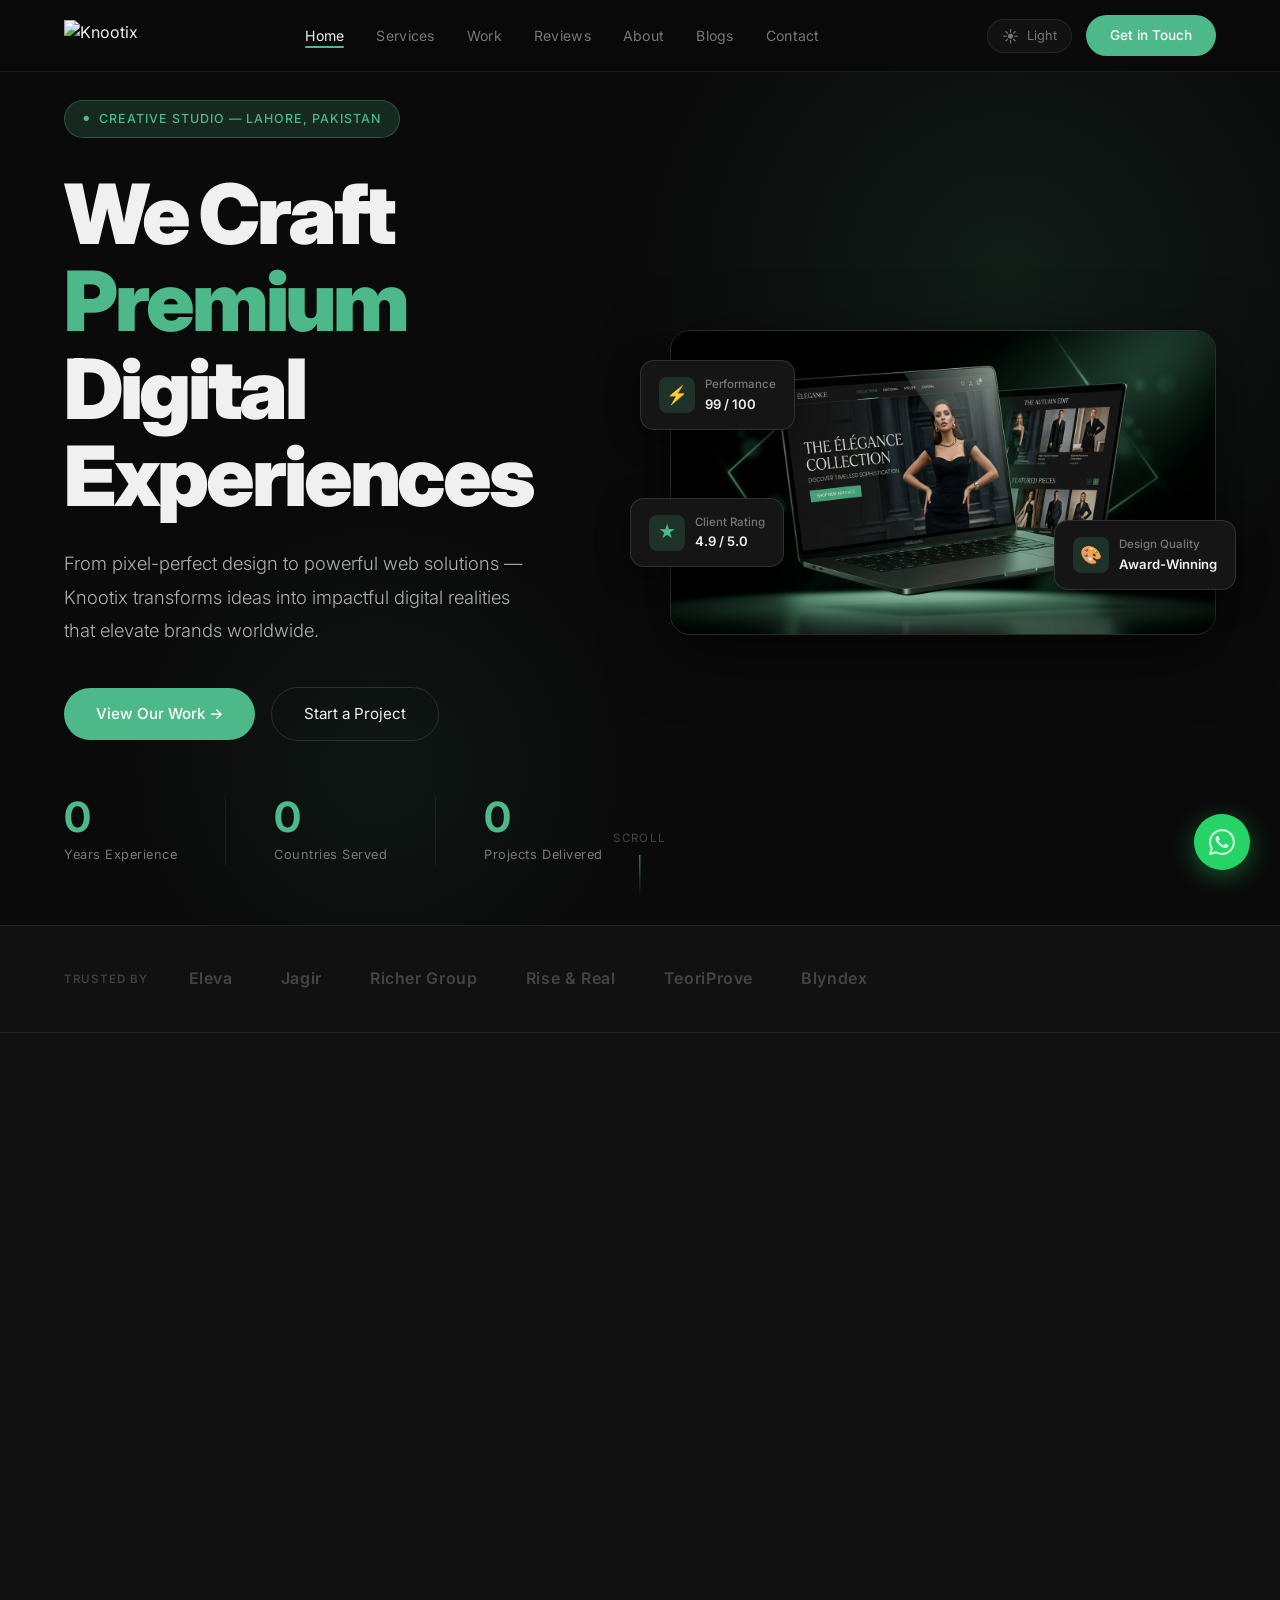
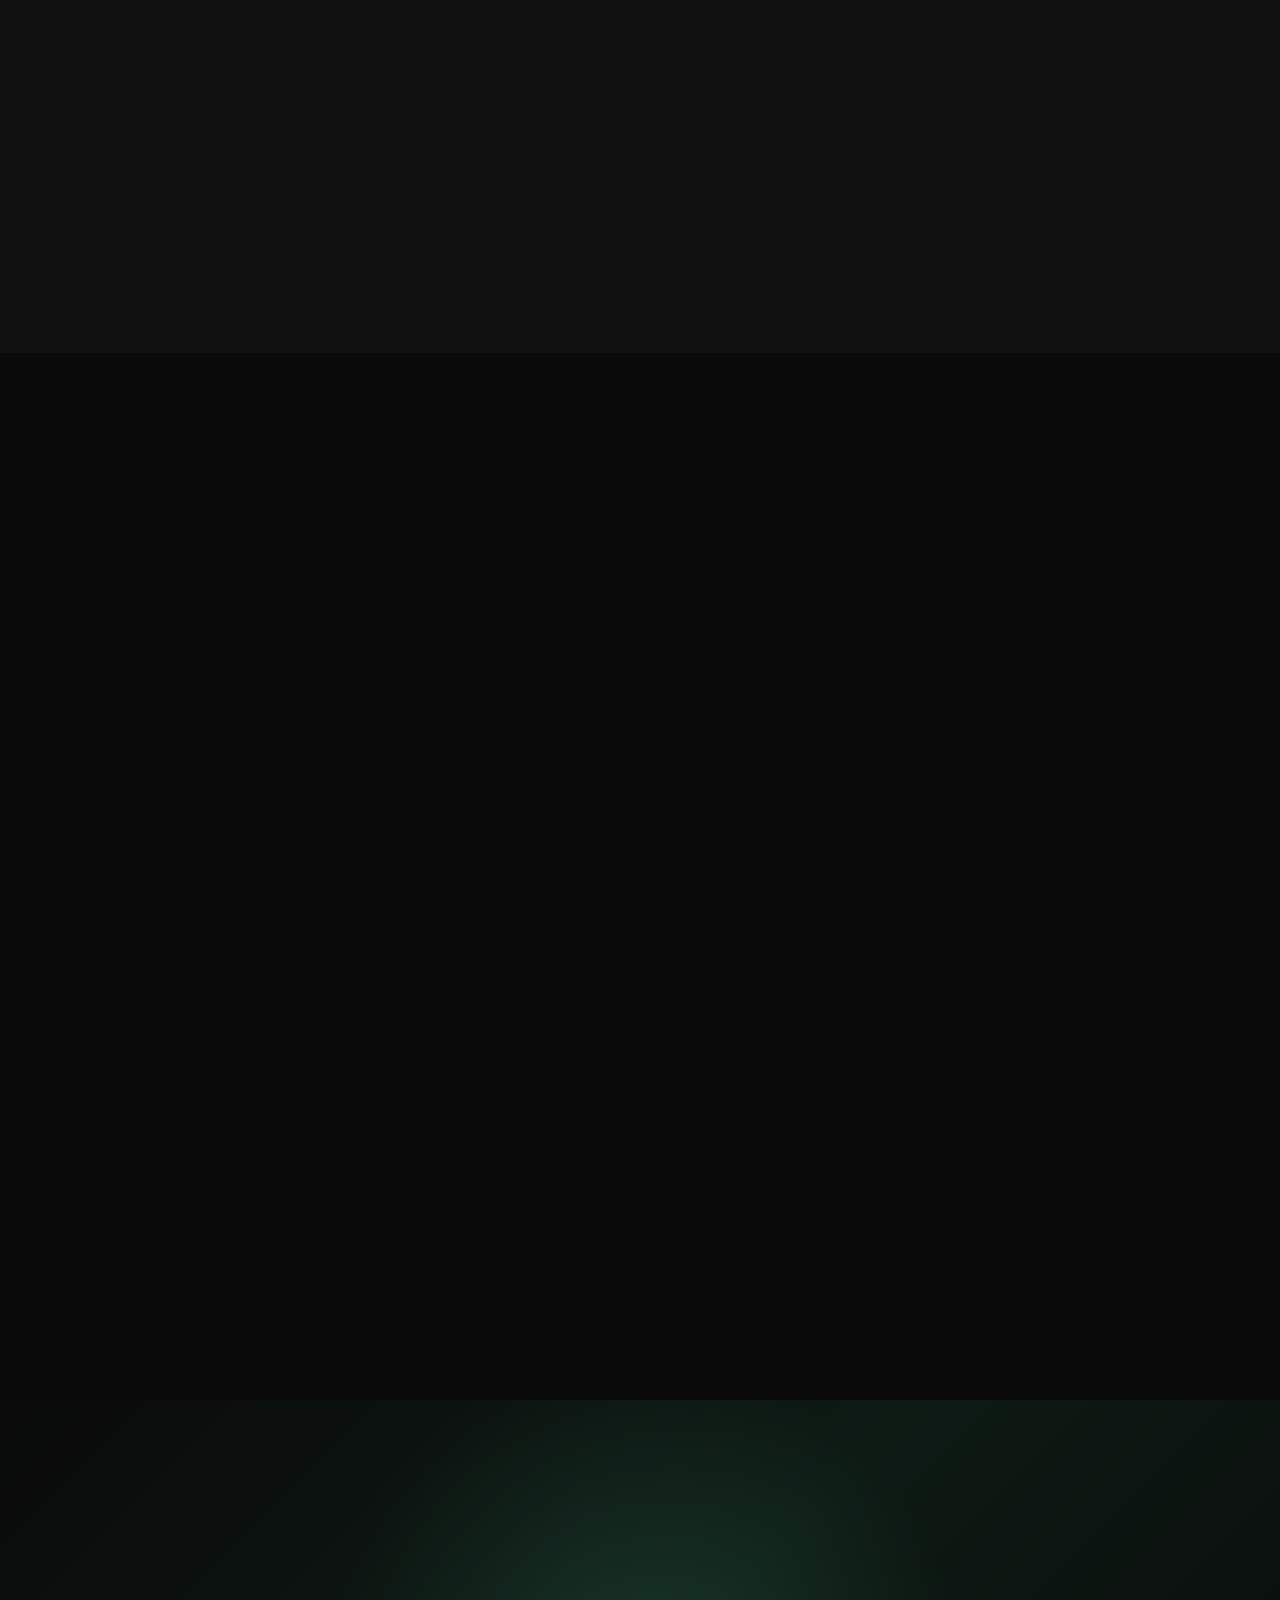
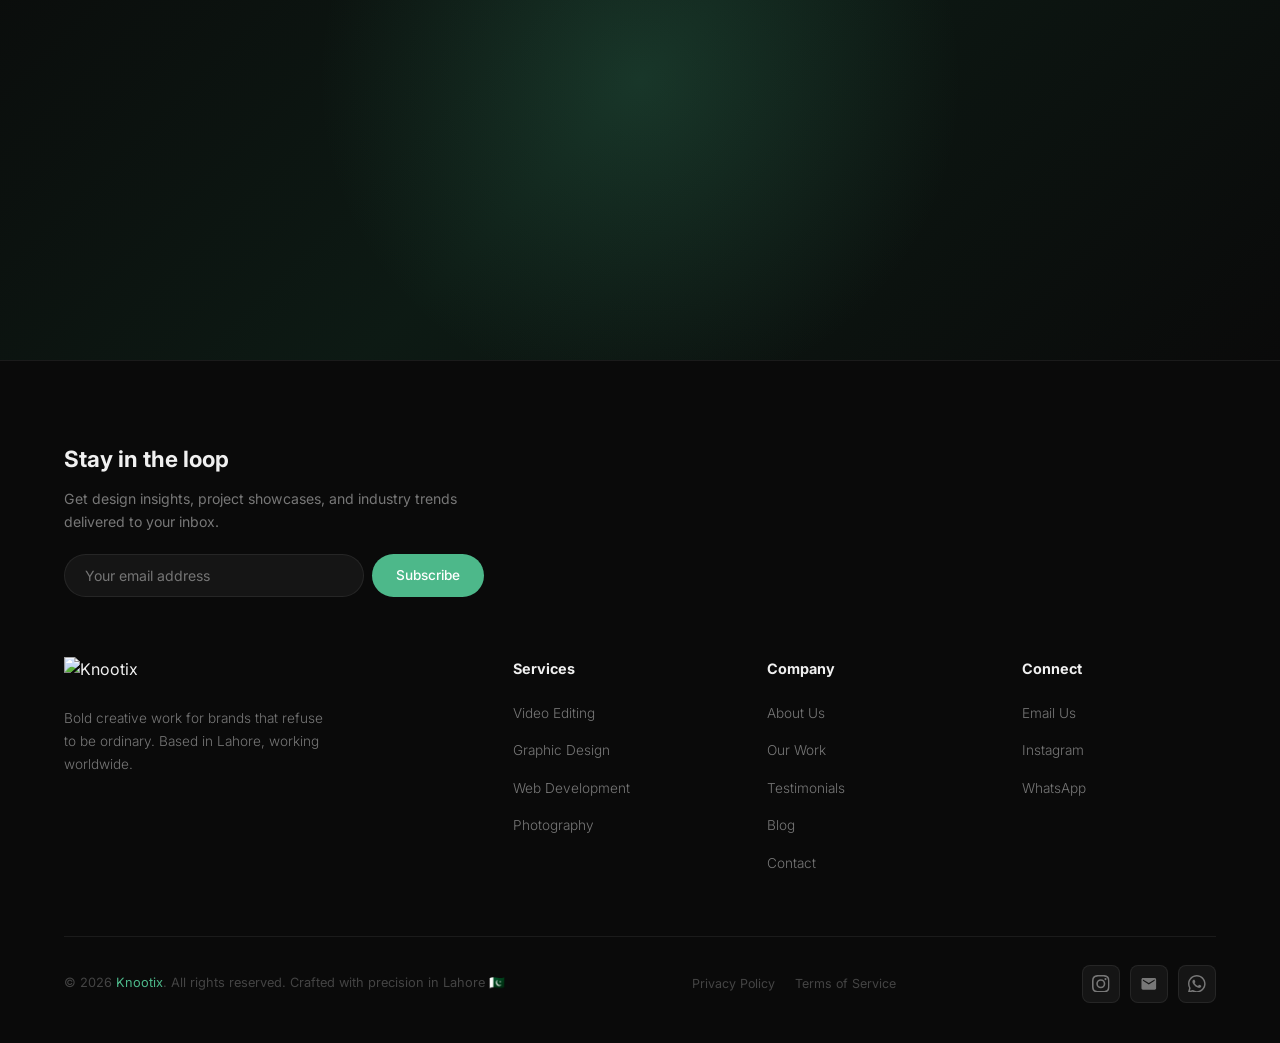
==== commit 1a3690f2: "content: Update experience to 4 years and categorize team members by department" ====
--- a/index.html
+++ b/index.html
@@ -45,6 +45,7 @@
         </div>
       </div>
     </nav>
+    <main id="swup" class="transition-fade">
 
     <!-- Mobile Menu -->
     <div class="mobile-menu" id="mobileMenu">
@@ -60,6 +61,7 @@
 
     <!-- ============ HERO ============ -->
     <section id="hero">
+      <canvas id="hero-3d" style="position: absolute; top: 0; left: 0; width: 100%; height: 100%; z-index: 0; pointer-events: none;"></canvas>
       <div class="hero-glow"></div>
       <div class="hero-glow-2"></div>
 
@@ -74,12 +76,12 @@
           From pixel-perfect design to powerful web solutions — Knootix transforms ideas into impactful digital realities that elevate brands worldwide.
         </p>
         <div class="hero-actions">
-          <a href="work.html" class="btn-primary">View Our Work →</a>
-          <a href="contact.html" class="btn-ghost">Start a Project</a>
+          <a href="work.html" class="btn-primary magnetic">View Our Work →</a>
+          <a href="contact.html" class="btn-ghost magnetic">Start a Project</a>
         </div>
         <div class="hero-metrics">
           <div class="metric">
-            <span class="metric-num" data-target="10" data-suffix="">0</span>
+            <span class="metric-num" data-target="4" data-suffix="">0</span>
             <span class="metric-label">Years Experience</span>
           </div>
           <div class="metric-divider"></div>
@@ -478,13 +480,14 @@
         <h2>Ready to build something <span class="accent">extraordinary</span>?</h2>
         <p>Let's discuss your next project. From initial concept to final launch, we'll bring your vision to life with premium creative and technical expertise.</p>
         <div class="cta-buttons">
-          <a href="contact.html" class="btn-primary">Start a Project →</a>
-          <a href="work.html" class="btn-ghost">Explore Our Work</a>
+          <a href="contact.html" class="btn-primary magnetic">Start a Project →</a>
+          <a href="work.html" class="btn-ghost magnetic">Explore Our Work</a>
         </div>
       </div>
     </section>
 
     <!-- ============ FOOTER ============ -->
+    </main>
     <footer>
       <div class="footer-top">
         <div class="footer-newsletter">
@@ -560,6 +563,8 @@
       </svg>
     </a>
 
+    <script src="https://cdnjs.cloudflare.com/ajax/libs/three.js/r128/three.min.js"></script>
+    <script src="https://unpkg.com/swup@4"></script>
     <script src="script.js"></script>
   </body>
 </html>
--- a/style.css
+++ b/style.css
@@ -47,7 +47,7 @@
 
   /* Typography */
   --font-body: 'Inter', -apple-system, BlinkMacSystemFont, sans-serif;
-  --font-heading: 'Space Grotesk', 'Inter', sans-serif;
+  --font-heading: 'Inter', -apple-system, BlinkMacSystemFont, sans-serif;
 
   /* Spacing */
   --section-padding: clamp(80px, 10vw, 140px);
@@ -435,9 +435,9 @@
 h1.hero-headline {
   font-family: var(--font-heading);
   font-size: clamp(3.2rem, 6.5vw, 5.5rem);
-  font-weight: 700;
+  font-weight: 900;
   line-height: 1.05;
-  letter-spacing: -0.03em;
+  letter-spacing: -0.04em;
   margin-bottom: 28px;
 }
 .hero-headline .accent {
@@ -742,9 +742,9 @@
 h2.section-title {
   font-family: var(--font-heading);
   font-size: clamp(2.2rem, 4.5vw, 3.6rem);
-  font-weight: 700;
+  font-weight: 900;
   line-height: 1.1;
-  letter-spacing: -0.02em;
+  letter-spacing: -0.04em;
   margin-bottom: 18px;
 }
 
@@ -2678,4 +2678,259 @@
   .hero-metrics { gap: 20px; }
   .metric-num { font-size: 2rem; }
   .btn-primary, .btn-ghost { padding: 12px 24px; font-size: 0.88rem; }
+}
+
+/* ==========================================================================
+   MEET THE TEAM SECTION
+   ========================================================================== */
+.team-section {
+  position: relative;
+  overflow: hidden;
+  padding-bottom: 80px;
+}
+
+/* Stats Banner */
+.team-stats {
+  display: flex;
+  flex-wrap: wrap;
+  gap: 20px;
+  justify-content: center;
+  align-items: center;
+  margin-bottom: 80px;
+}
+
+.team-stat-item {
+  background: var(--card-bg, rgba(255, 255, 255, 0.02));
+  border: 1px solid var(--border, rgba(255, 255, 255, 0.1));
+  padding: 30px 40px;
+  border-radius: var(--radius-lg, 16px);
+  text-align: center;
+  flex: 1;
+  min-width: 220px;
+  backdrop-filter: blur(10px);
+  -webkit-backdrop-filter: blur(10px);
+  box-shadow: 0 10px 30px rgba(0, 0, 0, 0.2);
+}
+
+.team-stat-num {
+  font-family: 'Space Grotesk', sans-serif;
+  font-size: 3.5rem;
+  font-weight: 700;
+  color: var(--accent);
+  margin-bottom: 8px;
+  line-height: 1;
+  text-shadow: 0 0 20px var(--accent-glow, rgba(77, 184, 138, 0.3));
+}
+
+.team-stat-label {
+  font-size: 1rem;
+  font-weight: 500;
+  color: var(--text);
+  opacity: 0.8;
+  text-transform: uppercase;
+  letter-spacing: 0.05em;
+}
+
+/* Team Grid */
+.team-grid {
+  display: grid;
+  grid-template-columns: repeat(auto-fill, minmax(260px, 1fr));
+  gap: 30px;
+  width: 100%;
+}
+
+/* Team Card */
+.team-card {
+  position: relative;
+  background: var(--card-bg, rgba(255, 255, 255, 0.02));
+  border-radius: var(--radius-lg, 24px);
+  padding: 40px 24px;
+  border: 1px solid var(--border, rgba(255, 255, 255, 0.05));
+  transition: transform 0.4s cubic-bezier(0.175, 0.885, 0.32, 1.275), box-shadow 0.4s ease, border-color 0.4s ease;
+  display: flex;
+  flex-direction: column;
+  align-items: center;
+  text-align: center;
+  overflow: hidden;
+  z-index: 1;
+}
+
+.team-card::before {
+  content: '';
+  position: absolute;
+  top: 0;
+  left: 0;
+  right: 0;
+  height: 100%;
+  background: radial-gradient(circle at top, var(--accent-glow, rgba(77, 184, 138, 0.1)), transparent 60%);
+  opacity: 0;
+  transition: opacity 0.4s ease;
+  z-index: -1;
+  pointer-events: none;
+}
+
+.team-card:hover {
+  transform: translateY(-8px);
+  border-color: rgba(255, 255, 255, 0.15);
+  box-shadow: 0 20px 40px rgba(0, 0, 0, 0.4), 0 0 20px var(--accent-glow, rgba(77, 184, 138, 0.1));
+}
+
+.team-card:hover::before {
+  opacity: 1;
+}
+
+/* Image Wrap */
+.team-card-image-wrap {
+  width: 130px;
+  height: 130px;
+  border-radius: 50%;
+  overflow: hidden;
+  margin-bottom: 24px;
+  border: 3px solid rgba(255, 255, 255, 0.05);
+  transition: border-color 0.4s ease, transform 0.4s ease;
+  box-shadow: 0 10px 20px rgba(0, 0, 0, 0.3);
+  background: var(--bg);
+}
+
+.team-card:hover .team-card-image-wrap {
+  border-color: var(--accent);
+  transform: scale(1.05);
+}
+
+.team-img {
+  width: 100%;
+  height: 100%;
+  object-fit: cover;
+  transition: transform 0.5s ease;
+}
+
+.team-card:hover .team-img {
+  transform: scale(1.1);
+}
+
+/* Info */
+.team-name {
+  font-family: 'Space Grotesk', sans-serif;
+  font-size: 1.4rem;
+  font-weight: 700;
+  color: var(--text);
+  margin: 0 0 6px 0;
+}
+
+.team-role {
+  font-size: 0.95rem;
+  font-weight: 600;
+  color: var(--accent);
+  margin: 0 0 16px 0;
+  letter-spacing: 0.02em;
+}
+
+.team-bio {
+  font-size: 0.9rem;
+  line-height: 1.6;
+  color: var(--text);
+  opacity: 0.7;
+  margin: 0 0 24px 0;
+}
+
+/* Badges */
+.team-badges {
+  display: flex;
+  flex-wrap: wrap;
+  justify-content: center;
+  gap: 8px;
+  margin-bottom: 24px;
+  margin-top: auto;
+}
+
+.team-badge {
+  font-size: 0.75rem;
+  font-weight: 600;
+  padding: 6px 12px;
+  background: rgba(255, 255, 255, 0.05);
+  border: 1px solid rgba(255, 255, 255, 0.1);
+  border-radius: 6px;
+  color: var(--text);
+  opacity: 0.9;
+  letter-spacing: 0.05em;
+  text-transform: uppercase;
+  transition: background 0.3s ease, border-color 0.3s ease;
+}
+
+.team-card:hover .team-badge {
+  background: rgba(255, 255, 255, 0.1);
+  border-color: rgba(255, 255, 255, 0.2);
+}
+
+/* Socials */
+.team-socials {
+  display: flex;
+  gap: 12px;
+  justify-content: center;
+  border-top: 1px solid rgba(255, 255, 255, 0.05);
+  padding-top: 24px;
+  width: 100%;
+}
+
+.team-social-icon {
+  display: flex;
+  align-items: center;
+  justify-content: center;
+  width: 40px;
+  height: 40px;
+  border-radius: 50%;
+  background: rgba(255, 255, 255, 0.03);
+  color: var(--text);
+  opacity: 0.6;
+  text-decoration: none;
+  transition: background 0.3s ease, opacity 0.3s ease, transform 0.3s ease, color 0.3s ease;
+}
+
+.team-social-icon svg {
+  width: 18px;
+  height: 18px;
+  fill: currentColor;
+}
+
+.team-social-icon:hover {
+  background: var(--accent);
+  color: var(--bg);
+  opacity: 1;
+  transform: translateY(-4px);
+}
+
+/* ==========================================================================
+   LENIS SMOOTH SCROLLING
+   ========================================================================== */
+html.lenis, html.lenis body {
+  height: auto;
+}
+.lenis.lenis-smooth {
+  scroll-behavior: auto !important;
+}
+.lenis.lenis-smooth [data-lenis-prevent] {
+  overscroll-behavior: contain;
+}
+.lenis.lenis-stopped {
+  overflow: hidden;
+}
+.lenis.lenis-scrolling iframe {
+  pointer-events: none;
+}
+
+/* ==========================================================================
+   SWUP PAGE TRANSITIONS
+   ========================================================================== */
+.transition-fade {
+  transition: opacity 0.4s ease-out, transform 0.4s ease-out;
+  opacity: 1;
+  transform: translateY(0);
+}
+html.is-animating .transition-fade {
+  opacity: 0;
+  transform: translateY(15px);
+}
+html.is-rendering .transition-fade {
+  opacity: 0;
+  transform: translateY(15px);
 }
